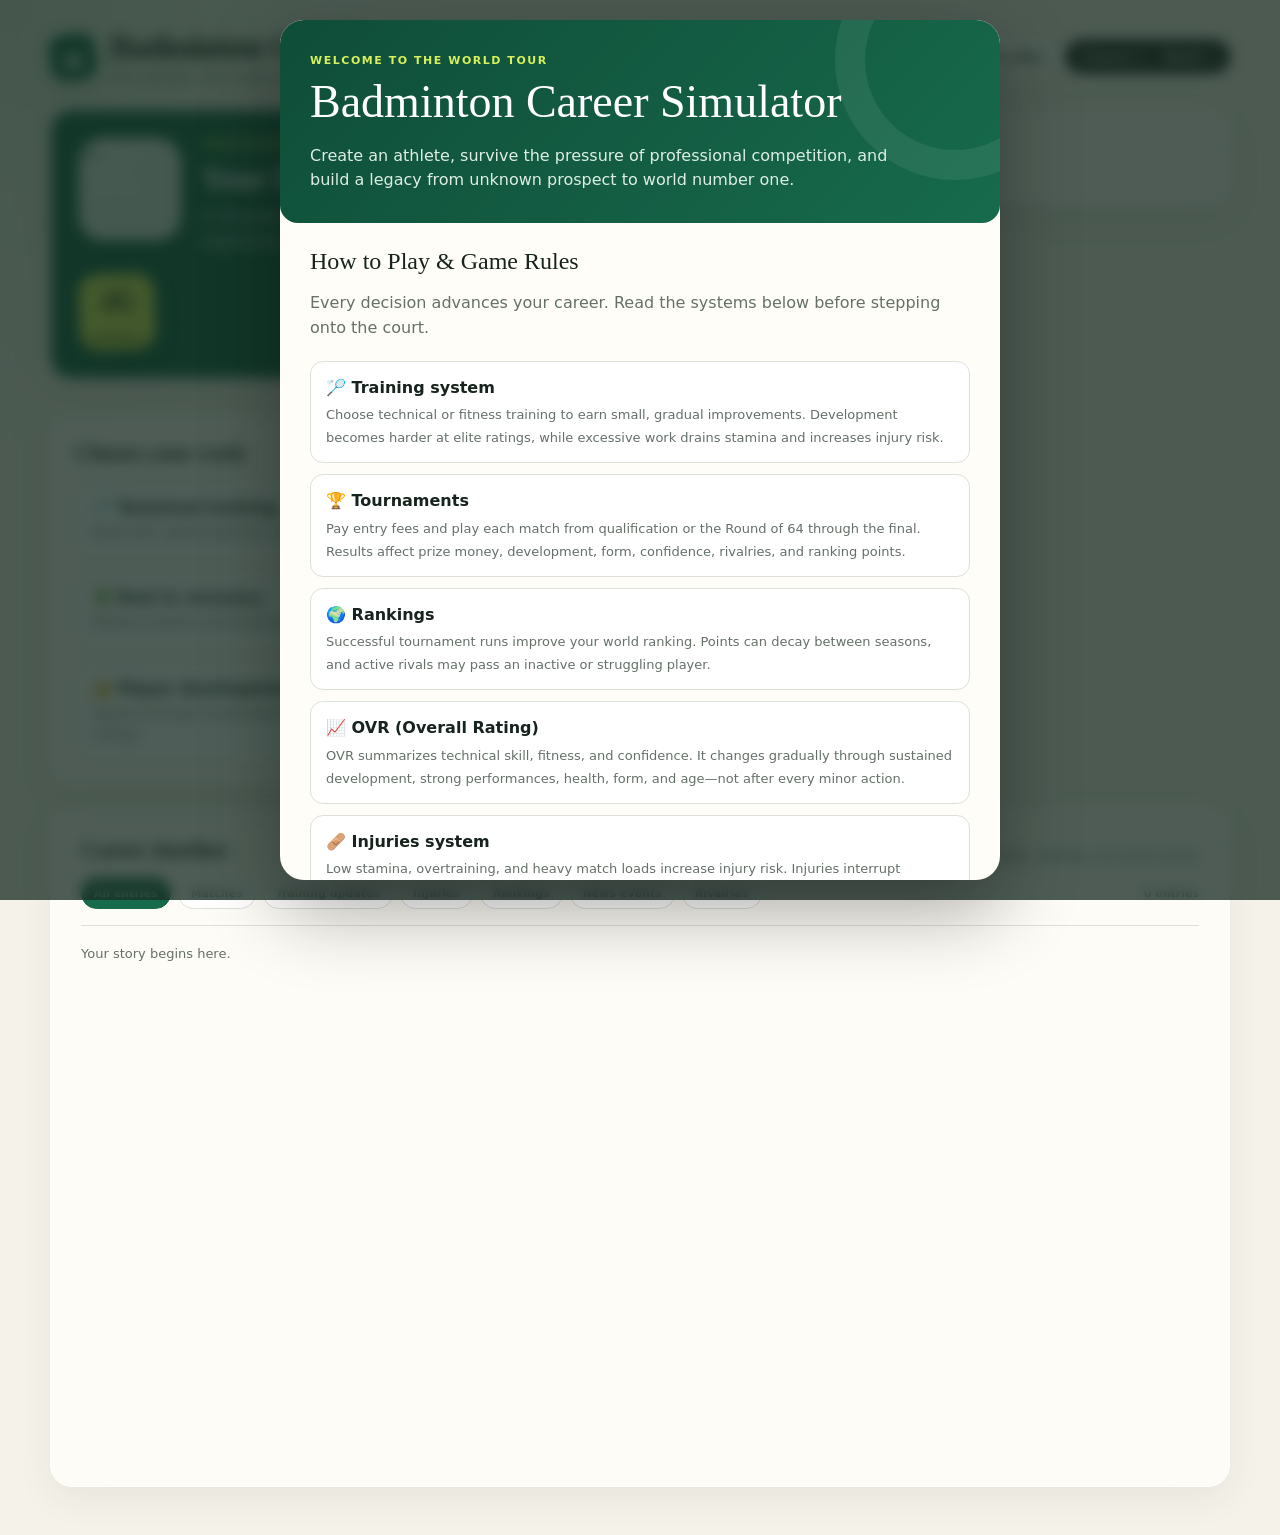
==== index.html @ 76e3a50b "Add badminton career simulator project" ====
<!doctype html>
<html lang="en">
<head>
  <meta charset="utf-8">
  <meta name="viewport" content="width=device-width, initial-scale=1">
  <title>Badminton Career Simulator</title>
  <style>
    :root {
      --ink: #17231d; --muted: #647068; --paper: #f5f2e9; --card: #fffdf7;
      --green: #176b4d; --green-2: #0f4d38; --lime: #d7f05b; --line: #dce1d8;
      --red: #b94838; --gold: #d69b2d;
    }
    * { box-sizing: border-box; }
    body {
      margin: 0; min-height: 100vh; color: var(--ink); background:
        radial-gradient(circle at 0 0, #dbe8d8 0, transparent 28rem), var(--paper);
      font-family: Inter, ui-sans-serif, system-ui, -apple-system, BlinkMacSystemFont, "Segoe UI", sans-serif;
    }
    button, input, select { font: inherit; }
    button { cursor: pointer; }
    .hidden { display: none !important; }
    .shell { width: min(1180px, calc(100% - 32px)); margin: 0 auto; padding: 28px 0 48px; }
    header { display: flex; align-items: center; justify-content: space-between; gap: 20px; margin-bottom: 24px; }
    .brand { display: flex; align-items: center; gap: 14px; }
    .logo {
      width: 46px; height: 46px; display: grid; place-items: center; border-radius: 14px;
      background: var(--green); color: white; font-size: 24px; transform: rotate(-6deg); box-shadow: 0 8px 20px #176b4d33;
    }
    h1 { margin: 0; font-family: Georgia, serif; font-size: clamp(22px, 3vw, 34px); letter-spacing: -.03em; }
    .subtitle { margin: 3px 0 0; color: var(--muted); font-size: 14px; }
    .week-pill { background: var(--ink); color: white; border-radius: 999px; padding: 9px 15px; font-size: 13px; font-weight: 700; }
    .header-actions { display: flex; align-items: center; gap: 9px; }
    .rules-button { border: 1px solid var(--line); border-radius: 999px; padding: 9px 14px; background: var(--card); color: var(--ink); font-size: 13px; font-weight: 800; }
    .rules-button:hover { border-color: var(--green); color: var(--green); }
    .layout { display: grid; grid-template-columns: 1fr 390px; gap: 20px; }
    .panel { background: color-mix(in srgb, var(--card) 94%, transparent); border: 1px solid #ffffff;
      border-radius: 22px; box-shadow: 0 12px 35px #27372d10; }
    .hero { padding: 28px; position: relative; overflow: hidden; background: var(--green); color: white; }
    .hero::after { content: ""; position: absolute; width: 260px; height: 260px; right: -90px; top: -110px;
      border: 42px solid #ffffff12; border-radius: 50%; }
    .eyebrow { text-transform: uppercase; letter-spacing: .14em; font-size: 11px; font-weight: 800; color: var(--lime); }
    .hero h2 { margin: 9px 0 8px; font-family: Georgia, serif; font-size: 32px; }
    .hero p { margin: 0; color: #e0ede7; max-width: 580px; line-height: 1.55; }
    .profile-avatar { float: left; width: 102px; height: 102px; margin: 0 20px 12px 0; border: 4px solid #ffffff33; border-radius: 24px; background: #d9eadf; object-fit: cover; }
    .profile-avatar.partner { margin-left: -32px; transform: translateY(12px); }
    .ranking { position: absolute; right: 28px; bottom: 25px; text-align: right; z-index: 1; }
    .ranking span { display: block; font-size: 11px; opacity: .7; text-transform: uppercase; letter-spacing: .12em; }
    .ranking strong { font-family: Georgia, serif; font-size: 42px; color: var(--lime); }
    .overall { display: inline-grid; place-items: center; width: 76px; height: 76px; margin-top: 19px; border-radius: 19px;
      color: var(--ink); background: var(--lime); box-shadow: 0 8px 24px #10291f38; transform: rotate(-2deg); }
    .overall strong { display: block; font: 36px/1 Georgia, serif; }
    .overall span { font-size: 9px; font-weight: 900; letter-spacing: .14em; }
    .stats { display: grid; grid-template-columns: repeat(4, 1fr); gap: 12px; margin: 18px 0; }
    .stat { padding: 17px; }
    .stat-top { display: flex; justify-content: space-between; gap: 8px; color: var(--muted); font-size: 12px; font-weight: 700; }
    .stat strong { color: var(--ink); font-size: 22px; }
    .bar { height: 6px; border-radius: 10px; background: #e8ebe4; margin-top: 12px; overflow: hidden; }
    .bar i { display: block; height: 100%; width: 50%; border-radius: inherit; background: var(--green); transition: width .3s; }
    .actions { padding: 24px; }
    .section-title { display: flex; align-items: end; justify-content: space-between; margin-bottom: 15px; }
    .section-title h3 { margin: 0; font-family: Georgia, serif; font-size: 22px; }
    .section-title span { color: var(--muted); font-size: 12px; }
    .action-grid { display: grid; grid-template-columns: repeat(2, 1fr); gap: 12px; }
    .action {
      border: 1px solid var(--line); border-radius: 16px; background: #fff; padding: 16px; text-align: left;
      transition: .18s ease; color: var(--ink);
    }
    .action:hover { border-color: var(--green); transform: translateY(-2px); box-shadow: 0 8px 20px #1c51321a; }
    .action b { display: block; margin-bottom: 5px; }
    .action small { color: var(--muted); line-height: 1.4; }
    .action.primary { background: var(--lime); border-color: var(--lime); }
    .side { display: flex; flex-direction: column; gap: 16px; }
    .card { padding: 21px; }
    .card h3 { font-size: 15px; margin: 0 0 16px; }
    .profile-portraits { display: flex; justify-content: center; margin: 2px 0 18px; }
    .card-avatar { width: 108px; height: 108px; border: 4px solid white; border-radius: 24px; background: #d9eadf; object-fit: cover; box-shadow: 0 8px 24px #22382b1f; }
    .card-avatar + .card-avatar { margin-left: -28px; transform: translateY(12px); }
    .profile-rank-block { display: grid; grid-template-columns: 1fr 1fr; gap: 8px; margin: 14px 0; }
    .profile-rank { padding: 13px; border-radius: 13px; background: #edf2eb; text-align: center; }
    .profile-rank span { display: block; color: var(--muted); font-size: 10px; font-weight: 800; text-transform: uppercase; letter-spacing: .08em; }
    .profile-rank strong { display: block; margin-top: 3px; font: 27px Georgia, serif; color: var(--green); }
    .achievement-list { display: flex; flex-wrap: wrap; justify-content: flex-end; gap: 5px; max-width: 230px; }
    .achievement-badge { padding: 4px 7px; border-radius: 999px; background: #edf2eb; color: var(--green-2); font-size: 10px; }
    .storyline-card { margin-top: 16px; padding: 16px; border-radius: 15px; background: var(--green-2); color: white; }
    .storyline-card span { display: block; margin-bottom: 5px; color: var(--lime); font-size: 10px; font-weight: 900; letter-spacing: .1em; text-transform: uppercase; }
    .storyline-card b { display: block; margin-bottom: 7px; font-family: Georgia, serif; font-size: 18px; }
    .storyline-card p { margin: 0; color: #dfebe5; font-size: 12px; line-height: 1.5; }
    .detail-row { display: flex; justify-content: space-between; padding: 10px 0; border-bottom: 1px solid var(--line); font-size: 13px; }
    .detail-row:last-child { border: 0; }
    .detail-row span { color: var(--muted); }
    .healthy { color: var(--green); font-weight: 800; }
    .hurt { color: var(--red); font-weight: 800; }
    .timeline-panel { margin-top: 20px; padding: 30px; min-height: 620px; }
    .timeline-toolbar { display: flex; align-items: center; justify-content: space-between; gap: 14px; flex-wrap: wrap; margin-bottom: 20px; padding-bottom: 16px; border-bottom: 1px solid var(--line); }
    .log-filters { display: flex; flex-wrap: wrap; gap: 7px; }
    .log-count { color: var(--muted); font-size: 11px; font-weight: 800; white-space: nowrap; }
    .filter-btn { border: 1px solid var(--line); border-radius: 999px; padding: 8px 12px; background: white; color: var(--muted); font-size: 11px; font-weight: 800; transition: .16s ease; }
    .filter-btn:hover { border-color: var(--green); color: var(--green); }
    .filter-btn.active { border-color: var(--green); background: var(--green); color: white; }
    .log { min-height: 510px; max-height: none; overflow: visible; display: grid; grid-template-columns: repeat(3, minmax(0, 1fr)); align-content: start; gap: 12px; }
    .log-entry { display: grid; grid-template-columns: 36px 1fr; gap: 10px; min-height: 108px; padding: 14px; border: 1px solid var(--line); border-left: 4px solid var(--green); border-radius: 14px; background: white; font-size: 12px; line-height: 1.45; box-shadow: 0 5px 14px #263c2e0a; }
    .log-entry.category-match { border-left-color: #3478b8; } .log-entry.category-training { border-left-color: #3f8d50; }
    .log-entry.category-injury { border-left-color: var(--red); } .log-entry.category-ranking { border-left-color: var(--gold); }
    .log-entry.category-news { border-left-color: #7b59a5; } .log-entry.category-rivalry { border-left-color: #d46b2c; }
    .log-icon { display: grid; place-items: center; width: 34px; height: 34px; border-radius: 10px; background: #edf2eb; font-size: 16px; }
    .log-entry b { display: flex; align-items: center; justify-content: space-between; gap: 5px; font-size: 10px; color: var(--green); text-transform: uppercase; letter-spacing: .07em; margin-bottom: 5px; }
    .log-date { color: var(--muted); font-size: 9px; margin-left: 0; letter-spacing: 0; white-space: nowrap; }
    .load-more { display: block; margin: 18px auto 0; padding: 10px 16px; border: 1px solid var(--line); border-radius: 999px; background: white; color: var(--green); font-size: 11px; font-weight: 800; }
    .load-more:hover { border-color: var(--green); }
    .empty { color: var(--muted); font-size: 13px; }
    .overlay { position: fixed; inset: 0; display: grid; place-items: center; padding: 20px; background: #11251dbd; backdrop-filter: blur(7px); z-index: 20; }
    .overlay.hidden { display: none; }
    .modal { width: min(560px, 100%); max-height: calc(100vh - 40px); overflow-y: auto; background: var(--card); border-radius: 24px; padding: 30px; box-shadow: 0 30px 80px #0005; }
    .modal h2 { margin: 6px 0 9px; font: 32px/1.1 Georgia, serif; }
    .modal p { color: var(--muted); line-height: 1.55; }
    .name-row { display: flex; gap: 10px; margin-top: 22px; }
    input, select { min-width: 0; flex: 1; padding: 13px 15px; border: 1px solid var(--line); border-radius: 12px; outline: none; background: white; }
    input:focus, select:focus { border-color: var(--green); box-shadow: 0 0 0 3px #176b4d18; }
    .go { border: 0; border-radius: 12px; background: var(--green); color: white; padding: 0 20px; font-weight: 800; }
    .tournaments { display: grid; gap: 9px; margin-top: 20px; }
    .tour { border: 1px solid var(--line); background: white; padding: 14px; border-radius: 13px; display: flex; justify-content: space-between; text-align: left; }
    .tour:hover { border-color: var(--green); }
    .tour span { color: var(--muted); font-size: 12px; }
    .cancel { display: block; margin: 16px auto 0; border: 0; background: none; color: var(--muted); }
    .wide-modal { width: min(720px, 100%); }
    .match-head { display: flex; align-items: center; justify-content: space-between; gap: 14px; margin: 20px 0; }
    .competitor { flex: 1; padding: 18px; border-radius: 15px; background: #edf2eb; }
    .competitor.away { text-align: right; }
    .competitor b { display: block; font-size: 17px; }
    .competitor span { color: var(--muted); font-size: 12px; }
    .match-avatar { width: 54px; height: 54px; margin-bottom: 8px; border-radius: 14px; background: #d9eadf; }
    .versus { font: italic 18px Georgia, serif; color: var(--muted); }
    .bracket { display: flex; gap: 6px; overflow-x: auto; padding: 2px 0 13px; }
    .round-chip { flex: 0 0 auto; padding: 8px 10px; border-radius: 999px; background: #e8ebe4; color: var(--muted); font-size: 10px; font-weight: 800; }
    .round-chip.done { background: var(--green); color: white; }
    .round-chip.current { background: var(--lime); color: var(--ink); }
    .scoreboard { min-height: 58px; padding: 14px; border: 1px solid var(--line); border-radius: 13px; text-align: center; line-height: 1.6; }
    .scoreboard strong { font-size: 20px; }
    .match-btn { display: block; width: 100%; margin-top: 14px; padding: 14px; border: 0; border-radius: 12px; background: var(--green); color: white; font-weight: 800; }
    .upgrade-grid { display: grid; grid-template-columns: repeat(3, 1fr); gap: 10px; margin-top: 20px; }
    .upgrade { padding: 16px; border: 1px solid var(--line); border-radius: 14px; background: white; text-align: left; }
    .upgrade:hover { border-color: var(--green); }
    .upgrade b, .upgrade span { display: block; }
    .upgrade span { margin-top: 4px; color: var(--muted); font-size: 12px; }
    .rules-list { display: grid; gap: 11px; margin: 20px 0 4px; }
    .welcome-banner { margin: -30px -30px 25px; padding: 34px 30px 30px; border-radius: 24px 24px 18px 18px; background: linear-gradient(135deg, var(--green-2), var(--green)); color: white; overflow: hidden; position: relative; }
    .welcome-banner::after { content: ""; position: absolute; width: 180px; height: 180px; right: -75px; top: -80px; border: 30px solid #ffffff12; border-radius: 50%; }
    .welcome-banner .eyebrow { position: relative; z-index: 1; }
    .welcome-banner h2 { position: relative; z-index: 1; margin-top: 10px; font-size: clamp(30px, 5vw, 46px); }
    .welcome-banner p { position: relative; z-index: 1; max-width: 580px; margin-bottom: 0; color: #deeee6; }
    .rules-heading { margin: 0 0 5px; font: 24px Georgia, serif; }
    .rule { padding: 14px 15px; border: 1px solid var(--line); border-radius: 13px; background: white; line-height: 1.45; }
    .rule b { display: block; margin-bottom: 3px; }
    .rule span { color: var(--muted); font-size: 13px; }
    .onboarding-step.hidden { display: none; }
    .form-grid { display: grid; grid-template-columns: 1fr 1fr; gap: 12px; margin-top: 20px; }
    .form-field:first-child { grid-column: 1 / -1; }
    .form-field.full { grid-column: 1 / -1; }
    .form-field label { display: block; margin-bottom: 6px; color: var(--muted); font-size: 11px; font-weight: 800; text-transform: uppercase; letter-spacing: .08em; }
    .form-field input, .form-field select { width: 100%; }
    .player-fields { grid-column: 1 / -1; display: grid; grid-template-columns: 1fr 1fr; gap: 12px; padding: 16px; border: 1px solid var(--line); border-radius: 16px; background: #fafbf7; }
    .player-fields h3 { grid-column: 1 / -1; margin: 0 0 3px; font: 18px Georgia, serif; }
    .player-fields.hidden { display: none; }
    .story-card { display: grid; grid-template-columns: 120px 1fr; gap: 18px; align-items: center; margin: 20px 0; padding: 18px; border-radius: 17px; background: #edf2eb; }
    .story-avatar { width: 120px; height: 120px; border-radius: 23px; background: #d9eadf; }
    .story-card p { margin: 0; font-size: 14px; }
    .result { text-align: center; }
    .result .trophy { font-size: 54px; }
    .result h2 { font-size: 38px; }
    .result-stats { background: #edf2eb; border-radius: 14px; padding: 14px; margin: 18px 0; line-height: 1.7; }
    @media (max-width: 1000px) { .log { grid-template-columns: repeat(2, minmax(0, 1fr)); } }
    @media (max-width: 850px) { .layout { grid-template-columns: 1fr; } .side { display: grid; grid-template-columns: 1fr; } }
    @media (max-width: 620px) { .shell { width: min(100% - 20px, 1180px); padding-top: 15px; } header { align-items: flex-start; }
      .stats { grid-template-columns: repeat(2, 1fr); } .action-grid, .side, .upgrade-grid, .log { grid-template-columns: 1fr; } .ranking { position: static; text-align: left; margin-top: 20px; }
      .hero { padding: 22px; } .profile-avatar { float: none; display: block; } .name-row { flex-direction: column; } .go { padding: 13px; } .form-grid, .story-card { grid-template-columns: 1fr; } }
  </style>
</head>
<body>
  <main class="shell">
    <header>
      <div class="brand"><div class="logo">◒</div><div><h1>Badminton Career Simulator</h1><p class="subtitle">One athlete. One week at a time.</p></div></div>
      <div class="header-actions"><button class="rules-button" id="rulesBtn">How to play</button><div class="week-pill" id="weekPill">Season 1 · Week 1</div></div>
    </header>

    <div class="layout">
      <section>
        <div class="panel hero">
          <img class="profile-avatar" id="playerAvatar" alt="Player profile portrait"><img class="profile-avatar partner hidden" id="playerAvatar2" alt="Partner profile portrait"><div class="eyebrow">Professional profile</div><h2 id="playerName">Your Player</h2>
          <p id="heroText">A 16-year-old prospect beginning the long climb to badminton immortality.</p>
          <div class="overall"><strong id="overall">46</strong><span>OVERALL</span></div>
          <div class="ranking"><span>World ranking</span><strong id="ranking">#1000</strong></div>
        </div>
        <div class="stats" id="stats"></div>
        <div class="panel actions">
          <div class="section-title"><h3>Choose your week</h3><span>Each action advances time</span></div>
          <div class="action-grid">
            <button class="action" data-action="technical"><b>🏸 Technical training</b><small>Build skill, spend stamina, risk injury.</small></button>
            <button class="action" data-action="fitness"><b>⚡ Fitness training</b><small>Improve conditioning through hard work.</small></button>
            <button class="action" data-action="rest"><b>🌿 Rest & recovery</b><small>Restore stamina and heal injuries.</small></button>
            <button class="action primary" data-action="tournament"><b>🏆 Enter tournament</b><small>Earn money, titles, and ranking points.</small></button>
            <button class="action" data-action="upgrade"><b>💰 Player development</b><small>Spend earnings to permanently improve ratings.</small></button>
          </div>
        </div>
      </section>
      <aside class="side">
        <div class="panel card"><h3>Player profile</h3><div class="profile-portraits" id="profilePortraits"></div><div id="details"></div></div>
      </aside>
    </div>
    <section class="panel timeline-panel"><div class="section-title"><h3>Career timeline</h3><span>Matches, development, health, rankings, and world stories</span></div><div class="timeline-toolbar"><div class="log-filters" id="logFilters"><button class="filter-btn active" data-filter="All">All entries</button><button class="filter-btn" data-filter="Match">Matches</button><button class="filter-btn" data-filter="Training">Training updates</button><button class="filter-btn" data-filter="Injury">Injuries</button><button class="filter-btn" data-filter="Ranking">Rankings</button><button class="filter-btn" data-filter="News">News events</button><button class="filter-btn" data-filter="Rivalry">Rivalries</button></div><span class="log-count" id="logCount">0 entries</span></div><div class="log" id="log"><div class="empty">Your story begins here.</div></div><button class="load-more hidden" id="loadMoreLog">Show older entries</button></section>
  </main>

  <div class="overlay" id="startOverlay">
    <div class="modal wide-modal">
      <div class="onboarding-step" id="onboardingRules"><div class="welcome-banner"><div class="eyebrow">Welcome to the world tour</div><h2>Badminton Career Simulator</h2><p>Create an athlete, survive the pressure of professional competition, and build a legacy from unknown prospect to world number one.</p></div><h3 class="rules-heading">How to Play & Game Rules</h3><p>Every decision advances your career. Read the systems below before stepping onto the court.</p><div class="rules-list"><div class="rule"><b>🏸 Training system</b><span>Choose technical or fitness training to earn small, gradual improvements. Development becomes harder at elite ratings, while excessive work drains stamina and increases injury risk.</span></div><div class="rule"><b>🏆 Tournaments</b><span>Pay entry fees and play each match from qualification or the Round of 64 through the final. Results affect prize money, development, form, confidence, rivalries, and ranking points.</span></div><div class="rule"><b>🌍 Rankings</b><span>Successful tournament runs improve your world ranking. Points can decay between seasons, and active rivals may pass an inactive or struggling player.</span></div><div class="rule"><b>📈 OVR (Overall Rating)</b><span>OVR summarizes technical skill, fitness, and confidence. It changes gradually through sustained development, strong performances, health, form, and age—not after every minor action.</span></div><div class="rule"><b>🩹 Injuries system</b><span>Low stamina, overtraining, and heavy match loads increase injury risk. Injuries interrupt training, weaken form, may reduce ability, and can potentially end a career.</span></div><div class="rule"><b>🔥 Form and confidence</b><span>Wins, rest, and positive events build momentum. Losses, inactivity, illness, burnout, and slumps reduce form and confidence, directly affecting match performance.</span></div><div class="rule"><b>📅 Aging and career progression</b><span>Each action represents one week, and age increases every 52 weeks. Younger athletes generally develop faster; older athletes must manage fitness carefully to slow decline.</span></div><div class="rule"><b>🎙 Retirement system</b><span>The player retires at age 35, after financial ruin, or following a career-ending injury. A completed career receives a final record and achievement summary.</span></div><div class="rule"><b>⚔️ Rivalries and storylines</b><span>Repeated meetings, close matches, upsets, injuries, comebacks, title races, and ranking battles generate evolving rivalries, career chapters, and news stories.</span></div></div><button class="match-btn" id="toCreate">Start Career</button></div>
      <div class="onboarding-step hidden" id="onboardingCreate"><div class="eyebrow">Step 2 of 3 · Player creation</div><h2>Create your entry</h2><p>Choose an event and create every athlete in the entry. Ages shape starting ratings and long-term development.</p><div class="form-grid"><div class="form-field full"><label for="eventTypeInput">Event</label><select id="eventTypeInput"><option value="Singles">Singles</option><option value="Doubles">Doubles</option><option value="Mixed">Mixed Doubles</option></select></div><div class="player-fields"><h3 id="playerOneHeading">Player</h3><div class="form-field full"><label for="nameInput">Name</label><input id="nameInput" maxlength="28" placeholder="Enter player name"></div><div class="form-field"><label for="ageInput">Age</label><input id="ageInput" type="number" min="14" max="35" value="16"></div><div class="form-field"><label for="genderInput">Gender</label><select id="genderInput"><option value="Male">Male</option><option value="Female">Female</option><option value="Non-binary">Non-binary</option></select></div><div class="form-field full"><label for="nationalityInput">Nationality</label><input id="nationalityInput" maxlength="32" list="nationalityOptions" placeholder="e.g. Canada"></div></div><div class="player-fields hidden" id="partnerFields"><h3>Player 2</h3><div class="form-field full"><label for="partnerNameInput">Name</label><input id="partnerNameInput" maxlength="28" placeholder="Enter partner name"></div><div class="form-field"><label for="partnerAgeInput">Age</label><input id="partnerAgeInput" type="number" min="14" max="35" value="16"></div><div class="form-field"><label for="partnerGenderInput">Gender</label><select id="partnerGenderInput"><option value="Female">Female</option><option value="Male">Male</option><option value="Non-binary">Non-binary</option></select></div><div class="form-field full"><label for="partnerNationalityInput">Nationality</label><input id="partnerNationalityInput" maxlength="32" list="nationalityOptions" placeholder="e.g. Japan"></div></div><datalist id="nationalityOptions"><option value="Canada"><option value="China"><option value="Denmark"><option value="England"><option value="France"><option value="India"><option value="Indonesia"><option value="Japan"><option value="Korea"><option value="Malaysia"><option value="Singapore"><option value="Thailand"><option value="United States"></datalist></div><p id="creationError" class="hurt" aria-live="polite"></p><button class="match-btn" id="startBtn">Create profile</button><button class="cancel" id="backToRules">Back to rules</button></div>
      <div class="onboarding-step hidden" id="onboardingStory"><div class="eyebrow">Step 3 of 3 · Created profile</div><h2 id="storyTitle">A new challenger appears</h2><div class="story-card"><div><img class="story-avatar" id="storyAvatar" alt="Generated player portrait"><img class="story-avatar hidden" id="storyAvatar2" alt="Generated partner portrait"></div><p id="storyText"></p></div><button class="match-btn" id="beginCareer">Begin the career</button><button class="cancel" id="editPlayer">Edit entry</button></div>
    </div>
  </div>
  <div class="overlay hidden" id="tournamentOverlay"><div class="modal"><div class="eyebrow">Competition week</div><h2>Choose your stage</h2><p>Higher tiers offer bigger rewards—and much tougher opposition.</p><div class="tournaments" id="tournamentList"></div><button class="cancel" id="cancelTournament">Cancel</button></div></div>
  <div class="overlay hidden" id="matchOverlay"><div class="modal wide-modal"><div class="eyebrow" id="matchTournament">Tournament</div><h2 id="matchRound">Round of 64</h2><div class="bracket" id="bracket"></div><div class="match-head"><div class="competitor"><img class="match-avatar" id="matchPlayerAvatar" alt="Player"><b id="matchPlayer">Player</b><span id="matchPlayerRating">OVR 46</span></div><div class="versus">vs</div><div class="competitor away"><img class="match-avatar" id="matchOpponentAvatar" alt="Opponent"><b id="matchOpponent">Opponent</b><span id="matchOpponentRating">Country · OVR 80</span><a id="matchBwfLink" href="https://bwfbadminton.com/players/" target="_blank" rel="noopener">Official BWF player directory ↗</a></div></div><div class="scoreboard" id="scoreboard">The players are warming up.</div><button class="match-btn" id="playMatch">Play match</button></div></div>
  <div class="overlay hidden" id="upgradeOverlay"><div class="modal wide-modal"><div class="eyebrow">Player development</div><h2>Invest in your game</h2><p id="upgradeMoney">Available balance</p><div class="upgrade-grid" id="upgradeList"></div><button class="cancel" id="closeUpgrade">Return to career</button></div></div>
  <div class="overlay hidden" id="rulesOverlay"><div class="modal wide-modal"><div class="eyebrow">Game guide</div><h2>How to play</h2><p>Build a complete athlete, manage the risks of a long season, and earn your place at the top of world badminton.</p><div class="rules-list"><div class="rule"><b>🏆 Your objective</b><span>Reach world rank #1 and win the Season-Ending Championship before retiring at age 35.</span></div><div class="rule"><b>📅 Weekly choices</b><span>Every training, recovery, or tournament action uses one week. Your player ages after every 52 weeks.</span></div><div class="rule"><b>📈 Ratings and overall</b><span>Permanent skill, fitness, and confidence create your NBA 2K-style overall. Stamina affects current match form without changing your career rating.</span></div><div class="rule"><b>💰 Player development</b><span>Spend prize and sponsorship money to permanently improve skill, fitness, or confidence. Entry fees and weekly expenses still apply.</span></div><div class="rule"><b>🏸 Tournament draws</b><span>Players ranked outside the top 100 begin in qualification. Win each simulated match to advance through the Round of 64, Round of 32, Round of 16, quarter-finals, semi-finals, and final.</span></div><div class="rule"><b>🩹 Health and stamina</b><span>Training and matches reduce stamina. Low stamina and overtraining increase injury risk; rest restores energy and helps injuries heal.</span></div><div class="rule"><b>⛔ Career-ending conditions</b><span>The career ends immediately after financial ruin, a career-ending injury, or reaching age 35 without completing the objective.</span></div></div><button class="match-btn" id="closeRules">Got it—back to the game</button></div></div>
  <div class="overlay hidden" id="endOverlay"><div class="modal result"><div class="trophy" id="endIcon">🏆</div><div class="eyebrow" id="endLabel">Career complete</div><h2 id="endTitle"></h2><p id="endReason"></p><div class="result-stats" id="endStats"></div><button class="go" style="padding:13px 22px" onclick="location.reload()">Start a new career</button></div></div>

  <script>
    const tours = [
      {name:'Local Tournament', cost:100, difficulty:34, prize:1000, points:35},
      {name:'National Tournament', cost:350, difficulty:48, prize:3500, points:80},
      {name:'International Tournament', cost:900, difficulty:62, prize:10000, points:160},
      {name:'Major Championship', cost:1800, difficulty:76, prize:30000, points:300}
    ];
    // Real international singles players; OVR numbers are fictional game ratings.
    const mensOpponents = [
      ['Edward Patai','Cook Islands',48],['Luc Guyenne','New Caledonia',50],['Landon Kurniawan','Australia',53],
      ['Garret Tan','USA',57],['Jonathan Matias','Brazil',59],['Ygor Coelho','Brazil',61],['Kevin Cordon','Guatemala',64],
      ['Uriel Canjura','El Salvador',66],['Xiaodong Sheng','Canada',69],['Julien Carraggi','Belgium',71],
      ['Victor Lai','Canada',74],['Brian Yang','Canada',77],['Kenta Nishimoto','Japan',82],['Lee Cheuk Yiu','Hong Kong China',83],
      ['Weng Hong Yang','China',84],['Lu Guang Zu','China',85],['Christo Popov','France',86],['Loh Kean Yew','Singapore',87],
      ['Kodai Naraoka','Japan',88],['Alex Lanier','France',89],['Chou Tien Chen','Chinese Taipei',90],['Jonatan Christie','Indonesia',91],
      ['Li Shi Feng','China',92],['Viktor Axelsen','Denmark',93],['Kunlavut Vitidsarn','Thailand',94],
      ['Anders Antonsen','Denmark',95],['Shi Yu Qi','China',96]
    ].map(([name,country,rating])=>({name,country,rating}));
    const womensOpponents = [
      ['Geneva Siamupangila','Zambia',48],['Trisha Kyuuka','Uganda',50],['Rachel Chan','Canada',54],
      ['Wen Yu Zhang','Canada',58],['Natsuki Nidaira','Japan',62],['Malvika Bansod','India',65],
      ['Line Christophersen','Denmark',68],['Kirsty Gilmour','Scotland',70],['Michelle Li','Canada',74],
      ['Yeo Jia Min','Singapore',78],['Pusarla V. Sindhu','India',82],['Ratchanok Intanon','Thailand',85],
      ['Gregoria Mariska Tunjung','Indonesia',87],['Tomoka Miyazaki','Japan',88],['Pornpawee Chochuwong','Thailand',89],
      ['Chen Yu Fei','China',91],['Han Yue','China',92],['Akane Yamaguchi','Japan',93],
      ['Wang Zhi Yi','China',95],['An Se Young','Korea',97]
    ].map(([name,country,rating])=>({name,country,rating}));
    const multipliers = {Champion:[1,1], 'Runner-Up':[.55,.72], 'Semi-Finalist':[.3,.48], 'Quarter-Finalist':[.15,.28], 'Early Exit':[0,.08]};
    let p=null, ended=false, tournamentRun=null, currentOpponent=null, matchResolved=false, pendingMatch=null;
    let worldPlayers=[],logEntries=[],activeLogFilter='All',logDisplayLimit=36,trainedThisWeek=false;
    const $=id=>document.getElementById(id);
    const clamp=(n,min=0,max=100)=>Math.max(min,Math.min(max,n));
    const rand=(a,b)=>Math.floor(Math.random()*(b-a+1))+a;
    const money=n=>'$'+Math.round(n).toLocaleString();
    const seasonWeek=()=>((p.week-1)%52)+1;
    const season=()=>Math.floor((p.week-1)/52)+1;
    function baseRatingRaw(entity){return entity.skill*.55+entity.fitness*.30+entity.confidence*.15+(entity.equipment||0);}
    function ratingRaw(entity){const base=baseRatingRaw(entity),formEffect=(entity.form||0)*.12,injuryEffect=entity.injury==='Serious Injury'?-2:entity.injury==='Minor Injury'?-.6:0;return clamp(base+formEffect+injuryEffect);}
    const overallRaw=()=>ratingRaw(p);
    const overall=()=>Math.round(overallRaw());
    const aiOverall=ai=>Math.round(ratingRaw(ai));
    function refreshAIRating(ai){ai.rating=ai.skill*.55+ai.fitness*.30+ai.confidence*.15+(ai.equipment||0);return ai.rating;}
    function aiGrowthFactor(ai){const ageFactor=ai.age<=23?1.28:ai.age<=28?1:ai.age<=31?.64:.32,eliteResistance=Math.max(.1,(100-ai.rating)/60);return ageFactor*eliteResistance;}
    const decimalRand=(min,max)=>min+Math.random()*(max-min);
    function skillResistance(skill){return skill>=90?.25:skill>=85?.42:skill>=75?.68:skill>=60?.85:1;}
    function realisticSkillGain(min,max,skill,multiplier=1){return clamp(decimalRand(min,max)*skillResistance(skill)*multiplier,min,max);}
    function losingStreakPenalty(entity){if((entity.losingStreak||0)<3||entity.losingStreak%3!==0)return 0;const loss=decimalRand(.5,2);entity.skill=clamp(entity.skill-loss);entity.form=clamp(entity.form-1.2,-10,10);if(entity!==p)refreshAIRating(entity);return loss;}

    function newPlayer(members,eventType){
      const averageAge=members.reduce((sum,m)=>sum+m.age,0)/members.length,years=averageAge-14;
      const styles=['Explosive attacker','Patient counter-attacker','Deceptive all-court player','Relentless retriever','Front-court tactician','Fast-paced shot-maker'];
      const name=members.map(m=>m.name).join(' / '),nationality=[...new Set(members.map(m=>m.nationality))].join(' / '),gender=members.length===1?members[0].gender:eventType==='Mixed'?'Mixed':members[0].gender;
      return{name,age:Math.max(...members.map(m=>m.age)),gender,nationality,eventType,members,playingStyle:styles[rand(0,styles.length-1)],skill:40+years*2,fitness:40+years,stamina:72,confidence:48+years,form:0,money:1000,ranking:1000,rankingChange:0,injury:'Healthy',injuryWeeks:0,titles:0,week:1,tournaments:0,wins:0,losses:0,losingStreak:0,runnerUps:0,earnings:0,rankingPoints:0,bestRank:1000,seasonWon:false,equipment:0,story:'',originStory:'',storyType:'',storyChapters:[],avatar:'',partnerAvatar:'',achievements:[],rivalries:{},weeksWithoutTraining:0,trainingStreak:0,lastOverall:0};
    }
    function avatarData(name,age,gender){
      let seed=0;for(const ch of name)seed=(seed*31+ch.charCodeAt(0))>>>0;seed+=(gender==='Female'?211:gender==='Non-binary'?421:0);
      const skins=['#f2c6a0','#d99b71','#a96745','#75432e'],shirts=['#176b4d','#315a9b','#a23c57','#6c4e9b','#d18d25'];
      const skin=skins[seed%skins.length],shirt=shirts[(seed>>3)%shirts.length],bg='#ffffff';
      const longHair=gender==='Female'||(gender==='Non-binary'&&seed%2===0);const hair=['#2b211c','#5b3827','#171717','#7a5137'][(seed>>7)%4];
      const hairShape=longHair?`<path d="M32 61Q31 22 64 19Q98 23 96 64L91 102H36Z" fill="${hair}"/>`:`<path d="M34 56Q35 20 65 20Q91 21 95 51Q80 39 62 39Q45 40 34 56Z" fill="${hair}"/>`;
      const ageMark=age>=30?'<path d="M39 62h8M81 62h8" stroke="#8d634f" stroke-width="1" opacity=".45"/>':'';
      const svg=`<svg xmlns="http://www.w3.org/2000/svg" viewBox="0 0 128 128"><rect width="128" height="128" rx="24" fill="${bg}"/><circle cx="105" cy="24" r="20" fill="#ffffff55"/>${hairShape}<path d="M19 128Q24 91 64 89Q104 91 109 128" fill="${shirt}"/><ellipse cx="64" cy="59" rx="29" ry="35" fill="${skin}"/><path d="M42 51Q49 46 55 51M73 51Q80 46 87 51" fill="none" stroke="#372b27" stroke-width="2.5" stroke-linecap="round"/><circle cx="51" cy="55" r="2.5" fill="#27211f"/><circle cx="78" cy="55" r="2.5" fill="#27211f"/>${ageMark}<path d="M55 73Q64 79 73 73" fill="none" stroke="#8f4b45" stroke-width="2.5" stroke-linecap="round"/><path d="M89 103L109 81" stroke="#f7f3e8" stroke-width="5" stroke-linecap="round"/><ellipse cx="112" cy="77" rx="7" ry="11" fill="none" stroke="#f7f3e8" stroke-width="3"/></svg>`;
      return 'data:image/svg+xml;charset=UTF-8,'+encodeURIComponent(svg);
    }
    // Confirmed BWF member IDs. The headshots below are served by BWF's image CDN.
    const BWF_PLAYER_IDS={
      'Kevin Cordon':54897,'Victor Lai':94151,'Brian Yang':63122,'Kenta Nishimoto':85394,
      'Lee Cheuk Yiu':94780,'Lu Guang Zu':77427,'Loh Kean Yew':76115,'Kodai Naraoka':62063,
      'Chou Tien Chen':34810,'Jonatan Christie':73442,'Li Shi Feng':95476,'Viktor Axelsen':25831,
      'Kunlavut Vitidsarn':64032,'Anders Antonsen':91554,'Shi Yu Qi':57945,
      'Michelle Li':84523,'Yeo Jia Min':68759,'Pusarla V. Sindhu':73173,'Ratchanok Intanon':35642,
      'Gregoria Mariska Tunjung':83802,'Chen Yu Fei':78778,'Han Yue':92967,'Akane Yamaguchi':96312,
      'Wang Zhi Yi':61854,'An Se Young':87442
    };
    const BWF_OFFICIAL_PHOTOS=Object.fromEntries(Object.entries(BWF_PLAYER_IDS).map(([name,id])=>[name,`https://img.bwfbadminton.com/image/upload/t_96_player_profile/assets/players/thumbnail/${id}.png`]));
    function bwfProfileUrl(name){const id=BWF_PLAYER_IDS[name],slug=name.toLowerCase().replace(/[^a-z0-9]+/g,'-').replace(/^-|-$/g,'');return id?`https://bwfbadminton.com/player/${id}/${slug}`:'https://bwfbadminton.com/players/';}
    function opponentPlaceholder(name){const initials=name.split(/\s+/).slice(0,2).map(x=>x[0]).join('').toUpperCase();const svg=`<svg xmlns="http://www.w3.org/2000/svg" viewBox="0 0 128 128"><rect width="128" height="128" rx="22" fill="#fff"/><circle cx="64" cy="47" r="25" fill="#d9ddd9"/><path d="M24 123Q27 78 64 78Q101 78 104 123" fill="#c8ceca"/><circle cx="103" cy="23" r="18" fill="#c7282d"/><text x="103" y="28" text-anchor="middle" font-family="Arial" font-size="12" font-weight="700" fill="#fff">BWF</text><text x="64" y="119" text-anchor="middle" font-family="Arial" font-size="15" font-weight="700" fill="#657069">${initials}</text></svg>`;return 'data:image/svg+xml;charset=UTF-8,'+encodeURIComponent(svg);}
    function opponentPhoto(name){return BWF_OFFICIAL_PHOTOS[name]||opponentPlaceholder(name);}
    function generateStory(player){
      const origins=['a small community gym where the court lines were faded','a busy school club known for producing fearless competitors','a family-run badminton centre filled with former regional players','outdoor courts where wind made every rally unpredictable'];
      const moments=['won an exhausting three-game junior final','upset the top seed at a regional championship','was noticed while training alone after everyone else had gone home','returned from an early setback with a completely rebuilt game'];
      const styles=['patient rally construction and sudden changes of pace','explosive attacks and a dangerous jump smash','quick footwork, stubborn defense, and relentless retrieval','deceptive net play and an instinct for reading opponents'];
      const dreams=['becoming the first player from the local club to reach world #1','lifting a major trophy in front of a packed arena','proving that discipline can beat natural talent','building a career that inspires the next generation'];
      const pick=a=>a[rand(0,a.length-1)],averageAge=player.members.reduce((sum,m)=>sum+m.age,0)/player.members.length;
      const archetypes=averageAge<=17?['Young prodigy with high expectations','Former junior champion entering senior level','Local star aiming for international success']:averageAge<=21?['Underdog trying to rise through rankings','Former junior champion entering senior level','Local star aiming for international success']:['Late bloomer chasing breakthrough success','Underdog trying to rise through rankings','Local star aiming for international success'];
      player.storyType=pick(archetypes);
      if(player.members.length>1){const story=`${player.name} formed a ${player.eventType.toLowerCase()} partnership after crossing paths at ${pick(origins)}. Representing ${player.nationality}, the pair ${pick(moments)} and discovered a shared strength in ${pick(styles)}. Cast as a ${player.storyType.toLowerCase()}, their first professional season begins with one ambition: ${pick(dreams)}.`;player.originStory=story;player.storyChapters=[{trigger:'Origin',text:story}];return story;}
      const pronoun=player.gender==='Male'?'He':player.gender==='Female'?'She':'They',possessive=player.gender==='Male'?'his':player.gender==='Female'?'her':'their';
      const story=`${player.name}, a ${player.age}-year-old prospect representing ${player.nationality}, learned the game at ${pick(origins)}. ${pronoun} ${pick(moments)}, catching the attention of a travelling coach. Seen as a ${player.storyType.toLowerCase()} and known for ${pick(styles)}, ${player.name} begins with one ambition: ${pick(dreams)}. Everything now depends on ${possessive} next decision.`;player.originStory=story;player.storyChapters=[{trigger:'Origin',text:story}];return story;
    }
    function addStoryChapter(trigger,text){if(!p||!p.storyChapters)return;p.story=text;p.storyChapters.push({trigger,text,week:p.week});if(p.storyChapters.length>30)p.storyChapters.shift();log(text,`${trigger} storyline`,'News');}
    function aiStory(player){
      const paths=['a decorated junior prospect carrying enormous expectations','a late-blooming outsider who built a career without federation support','a former national champion searching for an international breakthrough','a fearless shot-maker rebuilding after an early-career slump','a disciplined academy graduate known for relentless preparation'];
      return `${player.name} is ${paths[rand(0,paths.length-1)]}. At ${player.age}, the ${player.nationality} player is known as a ${player.playingStyle.toLowerCase()} and enters this season ranked #${player.ranking}.`;
    }
    function createWorld(){
      const build=(base,gender,index)=>{const age=Math.max(17,Math.min(34,rand(20,31)+(base.rating>90?2:0))),confidence=clamp(base.rating+(Math.random()-.5)*10);const styles=['Explosive attacker','Patient counter-attacker','Deceptive all-court player','Relentless retriever','Front-court tactician'];const player={...base,gender,nationality:base.country,age,playingStyle:styles[rand(0,styles.length-1)],skill:clamp(base.rating+(Math.random()-.5)*4),fitness:clamp(base.rating+(Math.random()-.5)*5),confidence,form:rand(-3,4),equipment:0,ranking:index+1,rankingPoints:Math.max(25,(base.rating-44)*32+rand(-20,20)),titles:base.rating>90?rand(2,8):base.rating>80?rand(0,3):0,wins:rand(12,90),losses:rand(8,55),losingStreak:0,earnings:Math.max(0,(base.rating-55)*rand(700,1800)),injury:'Healthy',injuryWeeks:0,retired:false,development:Math.random(),trainingStreak:rand(0,5),weeksWithoutTraining:0,achievements:[],avatar:'',bwfProfileUrl:bwfProfileUrl(base.name),photoIsOfficial:Boolean(BWF_OFFICIAL_PHOTOS[base.name]),story:'',rivalMeetings:0,rivalries:{}};refreshAIRating(player);player.avatar=opponentPhoto(player.name);player.story=aiStory(player);return player;};
      worldPlayers=[...mensOpponents.filter(x=>BWF_PLAYER_IDS[x.name]).map((x,i)=>build(x,'Male',i)),...womensOpponents.filter(x=>BWF_PLAYER_IDS[x.name]).map((x,i)=>build(x,'Female',i))];updateAIRankings();
    }
    function updateAIRankings(){
      ['Male','Female'].forEach(gender=>{worldPlayers.filter(x=>x.gender===gender&&!x.retired).sort((a,b)=>(b.rankingPoints+b.form*3)-(a.rankingPoints+a.form*3)).forEach((x,i)=>x.ranking=i+1);});
    }
    function retireAI(ai,reason){
      if(ai.retired)return;const activeInDivision=worldPlayers.filter(x=>x.gender===ai.gender&&!x.retired).length;if(activeInDivision<=8)return;ai.retired=true;log(`<strong>${ai.name}</strong> (${ai.nationality}) retires at ${ai.age}. ${reason} Final record: ${ai.wins}–${ai.losses}, ${ai.titles} titles.`,'World news','News');
    }
    function updateAIRivalry(winner,loser){
      const rivalry=winner.rivalries[loser.name]||loser.rivalries[winner.name]||{meetings:0,wins:{}};rivalry.meetings++;rivalry.wins[winner.name]=(rivalry.wins[winner.name]||0)+1;winner.rivalries[loser.name]=rivalry;loser.rivalries[winner.name]=rivalry;
      if(rivalry.meetings===3||rivalry.meetings===6)log(`${winner.name} defeats ${loser.name} in another major meeting. Their independent rivalry has now reached ${rivalry.meetings} matches.`,'World news','Rivalry');
    }
    function simulateWorldTournament(){
      const gender=Math.random()<.5?'Male':'Female',pool=worldPlayers.filter(x=>x.gender===gender&&!x.retired&&x.injury!=='Serious Injury');if(pool.length<8)return;
      const shuffled=[...pool].sort(()=>Math.random()-.5).slice(0,12);const weighted=[...shuffled].sort((a,b)=>(aiOverall(b)+b.form*.25+Math.random()*12)-(aiOverall(a)+a.form*.25+Math.random()*12));const champion=weighted[0],runner=weighted[1];
      champion.wins+=4;champion.losingStreak=0;champion.titles++;champion.achievements.push(`International title #${champion.titles}`);champion.earnings+=rand(8000,30000);champion.rankingPoints+=rand(55,110);champion.form=clamp(champion.form+2.5,-10,10);champion.confidence=clamp(champion.confidence+1.2);champion.skill=clamp(champion.skill+realisticSkillGain(.8,2,champion.skill));champion.development+=.25;updateAIRivalry(champion,runner);
      runner.wins+=3;runner.losses++;runner.losingStreak=0;runner.earnings+=rand(3000,12000);runner.rankingPoints+=rand(30,70);runner.form=Math.min(10,runner.form+1);runner.confidence=clamp(runner.confidence+.35);runner.skill=clamp(runner.skill+realisticSkillGain(.5,1.5,runner.skill));
      weighted.slice(2).forEach((x,i)=>{x.losses++;x.losingStreak=(x.losingStreak||0)+1;x.rankingPoints+=Math.max(3,24-i*3);x.form=Math.max(-10,x.form-(i>4?.5:.1));x.confidence=clamp(x.confidence-(i>5?.12:.04));losingStreakPenalty(x);refreshAIRating(x);});updateAIRankings();
      refreshAIRating(champion);refreshAIRating(runner);if(p.week%4===0||champion.titles===1)log(`<strong>${champion.name}</strong> defeats ${runner.name} to win an international title. The ${champion.age}-year-old rises to world #${champion.ranking} with a current ${aiOverall(champion)} OVR.`,'World news','News');
    }
    function simulateWorld(){
      for(const ai of worldPlayers){
        if(ai.retired)continue;
        if(ai.injury!=='Healthy'){ai.injuryWeeks--;ai.form=Math.max(-10,ai.form-.15);ai.fitness=clamp(ai.fitness-(ai.injury==='Serious Injury'?.025:.008));ai.weeksWithoutTraining++;if(ai.injuryWeeks<=0){ai.injury='Healthy';ai.injuryWeeks=0;if(Math.random()<.12)log(`${ai.name} completes a difficult rehabilitation and launches a comeback attempt.`,'World news','News');}refreshAIRating(ai);continue;}
        const trains=Math.random()<(ai.form<-5?.48:.72);if(trains){ai.trainingStreak++;ai.weeksWithoutTraining=0;const target=Math.random()<.58?'skill':'fitness',ageMultiplier=ai.age<=23?1:ai.age<=29?.9:ai.age<=32?.72:.55,consistency=1+Math.min(.15,ai.trainingStreak*.012),gain=realisticSkillGain(.1,.5,ai[target],ageMultiplier*consistency);ai[target]=clamp(ai[target]+gain);ai.development+=gain;}else{ai.trainingStreak=Math.max(0,ai.trainingStreak-1);ai.weeksWithoutTraining++;}
        if(ai.weeksWithoutTraining>10){ai.skill=clamp(ai.skill-.012);ai.fitness=clamp(ai.fitness-.018);}
        ai.form=Math.max(-10,Math.min(10,ai.form*.985+(Math.random()-.5)*.18));
        if(Math.random()<.0025){ai.injury=Math.random()<.18?'Serious Injury':'Minor Injury';ai.injuryWeeks=ai.injury==='Serious Injury'?rand(6,16):rand(2,5);const injuryLoss=ai.injury==='Serious Injury'?decimalRand(2,5):decimalRand(1,2);ai.skill=clamp(ai.skill-injuryLoss);ai.fitness=clamp(ai.fitness-injuryLoss*.5);ai.form=Math.max(-10,ai.form-2);if(aiOverall(ai)>82)log(`${ai.name}'s season is interrupted by a ${ai.injury.toLowerCase()}, costing ${injuryLoss.toFixed(1)} skill.`,'World news','News');}
        refreshAIRating(ai);if(aiOverall(ai)>=88&&ai.development>.8&&Math.random()<.02)log(`${ai.name}'s consistent work is drawing attention around the tour. The ${ai.nationality} player now carries a current ${aiOverall(ai)} OVR.`,'World news','News');
        if(p.week%52===0){ai.age++;ai.rankingPoints*=.9;if(ai.age>29){const decline=decimalRand(.1,1)*Math.min(1,(ai.age-28)/5);ai.skill=clamp(ai.skill-decline);ai.fitness=clamp(ai.fitness-decline*.5);refreshAIRating(ai);}if(ai.age>=35||(ai.age>=33&&aiOverall(ai)<70&&Math.random()<.35))retireAI(ai,ai.injury!=='Healthy'?'Injuries finally made the decision unavoidable.':'The player says it is time for a new chapter.');}
      }
      if(p.week%3===0)simulateWorldTournament();updateAIRankings();
    }
    function trackRivalRankings(){
      for(const [name,rivalry] of Object.entries(p.rivalries)){const rival=worldPlayers.find(x=>x.name===name);if(!rival||rival.retired)continue;const nowAhead=rival.ranking<p.ranking;if(rivalry.wasAhead!==undefined&&nowAhead!==rivalry.wasAhead)log(nowAhead?`${rival.name} moves ahead of ${p.name} in the rankings, adding fuel to their rivalry.`:`${p.name} reclaims ranking superiority over ${rival.name}. The response from the rival camp is immediate.`,'Rivalry','Rivalry');rivalry.wasAhead=nowAhead;}
    }
    function log(message,tag='Career event',category){
      const lookup={Training:'Training',Recovery:'Training','Player development':'Training',Tournament:'Match','Match result':'Match',Injury:'Injury','Medical team':'Injury','Medical update':'Injury',Ranking:'Ranking',Sponsorship:'Career',Equipment:'Career','Career begins':'Career','Origin story':'Career','New season':'Career',Rivalry:'Rivalry','World news':'News',News:'News',Burnout:'Injury',Illness:'Injury'};
      const resolved=category||lookup[tag]||'Career',icons={Career:'⭐',Match:'🏸',Training:'📈',Injury:'🩹',Ranking:'🌍',News:'📰',Rivalry:'⚔️'};
      logEntries.unshift({message,tag,category:resolved,icon:icons[resolved]||'•',date:p?`Season ${season()} · Week ${seasonWeek()}`:'Pre-career'});renderLog();
    }
    function renderLog(){
      const box=$('log'),filtered=logEntries.filter(e=>activeLogFilter==='All'||e.category===activeLogFilter),items=filtered.slice(0,logDisplayLimit);
      box.innerHTML=items.length?items.map(e=>`<article class="log-entry category-${e.category.toLowerCase()}"><div class="log-icon">${e.icon}</div><div><b>${e.tag}<span class="log-date">${e.date}</span></b><div>${e.message}</div></div></article>`).join(''):'<div class="empty">No entries in this category yet.</div>';
      $('logCount').textContent=`Showing ${items.length} of ${filtered.length} ${filtered.length===1?'entry':'entries'}`;$('loadMoreLog').classList.toggle('hidden',items.length>=filtered.length);
    }
    function render(){
      $('playerName').textContent=p.name;$('playerAvatar').src=p.avatar;$('playerAvatar2').src=p.partnerAvatar||'';$('playerAvatar2').classList.toggle('hidden',!p.partnerAvatar);$('ranking').textContent='#'+p.ranking;$('overall').textContent=overall();$('weekPill').textContent=`Season ${season()} · Week ${seasonWeek()}`;
      $('heroText').textContent=seasonWeek()===52?'Championship week. The biggest stage is waiting.':p.story;
      $('stats').innerHTML=['Skill','Fitness','Stamina','Confidence'].map(k=>{const v=p[k.toLowerCase()];return `<div class="panel stat"><div class="stat-top"><span>${k}</span><strong>${Number(v).toFixed(1)}</strong></div><div class="bar"><i style="width:${v}%"></i></div></div>`}).join('');
      $('profilePortraits').innerHTML=p.members.map((member,i)=>`<img class="card-avatar" src="${i?p.partnerAvatar:p.avatar}" alt="${member.name} profile picture">`).join('');
      const names=p.members.map(m=>m.name).join(' / '),ages=p.members.map(m=>m.age).join(' / '),genders=p.members.map(m=>m.gender).join(' / '),nationalities=p.members.map(m=>m.nationality).join(' / ');
      const achievements=p.achievements.length?p.achievements.map(a=>`<span class="achievement-badge">${a}</span>`).join(''):'<span class="achievement-badge">Career just started</span>';
      const latestChapter=p.storyChapters[p.storyChapters.length-1];
      $('details').innerHTML=`<div class="detail-row"><span>Name</span><b>${names}</b></div><div class="detail-row"><span>Age</span><b>${ages}</b></div><div class="detail-row"><span>Gender</span><b>${genders}</b></div><div class="detail-row"><span>Nationality</span><b>${nationalities}</b></div><div class="detail-row"><span>Current OVR</span><b>${overall()} OVR</b></div><div class="detail-row"><span>Money</span><b>${money(p.money)}</b></div><div class="detail-row"><span>Status</span><b class="${p.injury==='Healthy'?'healthy':'hurt'}">${p.injury}</b></div><div class="profile-rank-block"><div class="profile-rank"><span>Current world rank</span><strong>#${p.ranking}</strong></div><div class="profile-rank"><span>Highest world rank</span><strong>#${p.bestRank}</strong></div></div><div class="detail-row"><span>Career record</span><b>${p.wins}–${p.losses}</b></div><div class="detail-row"><span>Titles won</span><b>${p.titles}</b></div><div class="detail-row"><span>Career achievements</span><div class="achievement-list">${achievements}</div></div><div class="storyline-card"><span>Current storyline</span><b>${p.storyType}</b><p>${latestChapter?latestChapter.text:p.originStory}</p></div>`;
    }
    function injure(base){let risk=base+(p.stamina<40?(40-p.stamina)*.006:0)+(p.stamina<15?.1:0)+(p.injury!=='Healthy'?.12:0);if(Math.random()>=risk)return;const r=Math.random();if((p.injury==='Serious Injury'&&r<.12)||r<.015){const penalty=5;p.injury='Career-Ending Injury';p.skill=clamp(p.skill-penalty);p.fitness=clamp(p.fitness-penalty);log(`A devastating injury costs ${penalty.toFixed(1)} skill and ends the career.`,'Injury');addStoryChapter('Injury',`${p.name}'s career story reaches a heartbreaking conclusion after a devastating injury.`);}else if(r<.23||p.injury==='Minor Injury'){const penalty=decimalRand(2,5);p.injury='Serious Injury';p.injuryWeeks=rand(5,10);p.skill=clamp(p.skill-penalty);p.fitness=clamp(p.fitness-penalty*.5);p.form=clamp(p.form-3,-10,10);log(`A serious injury causes a -${penalty.toFixed(1)} skill decline and begins a difficult rehabilitation.`,'Injury');addStoryChapter('Injury',`Momentum disappears as ${p.name} suffers a serious injury. The next chapter is no longer about rankings—it is about completing a difficult comeback.`);}else{const penalty=decimalRand(1,2);p.injury='Minor Injury';p.injuryWeeks=rand(2,4);p.skill=clamp(p.skill-penalty);p.form=clamp(p.form-1,-10,10);log(`A minor injury causes a -${penalty.toFixed(1)} skill decline and needs careful management.`,'Injury');addStoryChapter('Injury',`${p.name}'s rise is briefly interrupted by a minor injury, testing patience and schedule management.`);}}
    function rest(){const s=rand(20,34),c=.2+Math.random()*.6;p.stamina=clamp(p.stamina+s);p.confidence=clamp(p.confidence+c);p.form=clamp(p.form+.15,-10,10);let msg=`A restorative week adds ${s} stamina and ${c.toFixed(1)} confidence.`;if(p.injury!=='Healthy'){p.injuryWeeks-=Math.random()<.35?2:1;if(p.injuryWeeks<=0){p.injury='Healthy';p.injuryWeeks=0;msg+=' The injury has fully healed, opening a comeback storyline.'}}log(msg,'Recovery');finishWeek();}
    function playerGrowth(stat){const ageFactor=p.age<=18?1.25:p.age<=23?1.1:p.age<=28?1:p.age<=31?.72:.4,eliteResistance=Math.max(.1,(100-p[stat])/60),consistency=1+Math.min(.25,(p.trainingStreak||0)*.025);return ageFactor*eliteResistance*consistency;}
    function train(type){
      if(p.injury==='Serious Injury'){log('The doctor blocks training. The week becomes mandatory recovery.','Medical team');rest();return;}
      p.trainingStreak=(p.trainingStreak||0)+1;const ageMultiplier=p.age<=23?1:p.age<=29?.92:p.age<=32?.78:.62,consistency=1+Math.min(.15,p.trainingStreak*.015),gain=realisticSkillGain(.1,.5,p[type],ageMultiplier*consistency),cost=rand(type==='skill'?10:11,type==='skill'?18:19);p[type]=clamp(p[type]+gain);p.stamina=clamp(p.stamina-cost);p.form=clamp(p.form+.12,-10,10);trainedThisWeek=true;
      log(`${type==='skill'?'Technical':'Fitness'} training adds +${gain.toFixed(2)} ${type}. Session gains stay between 0.1 and 0.5, with slower improvement near 90+.`,'Training');injure(type==='skill'?.04:.05);finishWeek();
    }

    function showUpgrades(){renderUpgrades();$('upgradeOverlay').classList.remove('hidden');}
    function upgradeCost(stat){return 150+p[stat]*10;}
    function renderUpgrades(){
      $('upgradeMoney').textContent=`Available balance: ${money(p.money)} · Overall ${overall()}`;
      const labels={skill:'Technical skill',fitness:'Athletic fitness',confidence:'Mental confidence'};
      $('upgradeList').innerHTML=Object.keys(labels).map(stat=>`<button class="upgrade" data-upgrade="${stat}" ${p[stat]>=99.8?'disabled':''}><b>${labels[stat]} · ${p[stat].toFixed(1)}</b><span>Specialist program · ${money(upgradeCost(stat))}</span></button>`).join('');
    }
    function buyUpgrade(stat){const cost=upgradeCost(stat);if(p[stat]>=99.8)return;if(p.money<cost){log(`You need ${money(cost)} to fund this ${stat} program.`,'Player development');return;}const gain=(.28+Math.random()*.22)*playerGrowth(stat);p.money-=cost;p[stat]=clamp(p[stat]+gain);log(`A specialist program costs ${money(cost)} and adds ${gain.toFixed(2)} ${stat}. Development remains gradual at ${overall()} OVR.`,'Player development');render();renderUpgrades();}

    function tourAccess(i){if(i===0)return[true,'Open entry'];if(i===1)return[p.ranking<=500||overall()>=46,'Requires top 500 or 46 OVR'];if(i===2)return[p.ranking<=200,'Requires world top 200'];if(seasonWeek()===52)return[p.ranking<=8,'Season finale requires world top 8'];return[p.ranking<=64,'Requires world top 64'];}
    function showTournaments(){if(p.injury==='Serious Injury'){log('Medical clearance denied. A recovery week is required.','Medical team');rest();return;}$('tournamentList').innerHTML=tours.map((t,i)=>{const name=i===3&&seasonWeek()===52?'Season-Ending Championship':t.name,[open,note]=tourAccess(i);return `<button class="tour" data-tour="${i}" ${open?'':'disabled'}><b>${name}</b><span>${open?`${money(t.cost)} entry · full draw`:note}</span></button>`}).join('');$('tournamentOverlay').classList.remove('hidden');}
    function startTournament(i){
      $('tournamentOverlay').classList.add('hidden');const t={...tours[i]},finalEvent=i===3&&seasonWeek()===52;if(finalEvent)t.name='Season-Ending Championship';
      if(p.money<t.cost){log(`The ${t.name} is unaffordable. No week passes.`,'Finances');return;}
      p.money-=t.cost;p.tournaments++;
      const rounds=p.ranking>100?['Qualification','Round of 64','Round of 32','Round of 16','Quarter-Final','Semi-Final','Final']:['Round of 64','Round of 32','Round of 16','Quarter-Final','Semi-Final','Final'];
      tournamentRun={t,tier:i,finalEvent,rounds,roundIndex:0,used:[],wins:0};$('matchOverlay').classList.remove('hidden');prepareMatch();render();
    }
    function chooseOpponent(){
      const target=tournamentRun.t.difficulty+10+tournamentRun.roundIndex*2.5-(tournamentRun.rounds[0]==='Qualification'?3:0);
      const pool=worldPlayers.filter(o=>!o.retired&&o.injury!=='Serious Injury'&&(p.gender==='Non-binary'||o.gender===p.gender));
      const available=pool.filter(o=>!tournamentRun.used.includes(o.name)).sort((a,b)=>Math.abs(a.rating-target)-Math.abs(b.rating-target));
      const shortlist=available.slice(0,Math.min(4,available.length));const picked=shortlist[rand(0,shortlist.length-1)];tournamentRun.used.push(picked.name);return picked;
    }
    function prepareMatch(){
      currentOpponent=chooseOpponent();matchResolved=false;pendingMatch=null;const round=tournamentRun.rounds[tournamentRun.roundIndex];
      $('matchTournament').textContent=tournamentRun.t.name;$('matchRound').textContent=round;$('matchPlayerAvatar').src=p.avatar;$('matchOpponentAvatar').src=currentOpponent.avatar;$('matchOpponentAvatar').onerror=()=>{$('matchOpponentAvatar').src=opponentPlaceholder(currentOpponent.name);};$('matchPlayer').textContent=p.name;$('matchPlayerRating').textContent=`${p.age} · ${p.nationality} · OVR ${overall()} · World #${p.ranking}`;$('matchOpponent').textContent=currentOpponent.name;$('matchOpponentRating').innerHTML=`Age ${currentOpponent.age} · ${currentOpponent.gender} · ${currentOpponent.nationality}<br>OVR ${aiOverall(currentOpponent)} · World #${currentOpponent.ranking}<br>${currentOpponent.wins}–${currentOpponent.losses} · Official BWF photo`;$('matchOpponentRating').title=currentOpponent.story;$('matchBwfLink').href=currentOpponent.bwfProfileUrl;
      $('bracket').innerHTML=tournamentRun.rounds.map((r,i)=>`<div class="round-chip ${i<tournamentRun.roundIndex?'done':i===tournamentRun.roundIndex?'current':''}">${r}</div>`).join('');$('scoreboard').textContent='The players are warming up.';$('playMatch').textContent='Play match';
    }
    function gameScore(winner){const loser=rand(8,19);return winner?`21–${loser}`:`${loser}–21`;}
    function simulateMatch(){
      let playerRating=overall()+p.form*.32+(p.stamina-70)*.08,opponentRating=aiOverall(currentOpponent)+currentOpponent.form*.28;let chance=1/(1+Math.exp(-(playerRating-opponentRating)/8));chance=Math.max(.07,Math.min(.93,chance));const won=Math.random()<chance,three=Math.random()<.38;let scores;
      if(won)scores=three?[gameScore(true),gameScore(false),gameScore(true)]:[gameScore(true),gameScore(true)];else scores=three?[gameScore(false),gameScore(true),gameScore(false)]:[gameScore(false),gameScore(false)];
      p.stamina=clamp(p.stamina-rand(4,8));p.wins+=won?1:0;p.losses+=won?0:1;p.losingStreak=won?0:p.losingStreak+1;p.form=clamp(p.form+(won?.65:-.8),-10,10);p.confidence=clamp(p.confidence+(won?.18:-.22));const slumpLoss=losingStreakPenalty(p);if(slumpLoss)log(`A ${p.losingStreak}-match losing streak causes a -${slumpLoss.toFixed(1)} skill decline.`,'Burnout');currentOpponent.wins+=won?0:1;currentOpponent.losses+=won?1:0;currentOpponent.losingStreak=won?(currentOpponent.losingStreak||0)+1:0;currentOpponent.form=clamp(currentOpponent.form+(won?-.55:.45),-10,10);currentOpponent.confidence=clamp(currentOpponent.confidence+(won?-.15:.12));currentOpponent.rankingPoints+=won?2:8;losingStreakPenalty(currentOpponent);refreshAIRating(currentOpponent);updateRivalry(currentOpponent,won);injure(.008);matchResolved=true;pendingMatch={won,scores};$('scoreboard').innerHTML=`<strong>${won?'MATCH WON':'MATCH LOST'}</strong><br>${p.name} ${scores.join(' · ')} ${currentOpponent.name}`;
      log(`${p.name} ${won?'defeats':'loses to'} <strong>${currentOpponent.name}</strong> (${aiOverall(currentOpponent)} OVR) in the ${tournamentRun.rounds[tournamentRun.roundIndex]}: ${scores.join(', ')}.`,'Match result','Match');
      const last=tournamentRun.roundIndex===tournamentRun.rounds.length-1;$('playMatch').textContent=won&&!last?'Continue to next round':'Complete tournament';
    }
    function updateRivalry(opponent,won){
      const r=p.rivalries[opponent.name]||{meetings:0,playerWins:0,opponentWins:0,intensity:0};r.meetings++;r.playerWins+=won?1:0;r.opponentWins+=won?0:1;r.intensity+=1+(Math.abs(overall()-aiOverall(opponent))<5?1:0);p.rivalries[opponent.name]=r;opponent.rivalMeetings++;
      if(r.meetings===2){log(`A rivalry is taking shape between ${p.name} and ${opponent.name}. Their series stands ${r.playerWins}–${r.opponentWins}.`,'Rivalry','Rivalry');addStoryChapter('Rivalry',`${opponent.name} emerges as the defining rival in ${p.name}'s career. Their growing feud now stands ${r.playerWins}–${r.opponentWins}.`);}
      else if(r.meetings>2&&r.meetings%2===1){log(`${p.name} and ${opponent.name} meet again. The rivalry record is now ${r.playerWins}–${r.opponentWins}.`,'Rivalry','Rivalry');addStoryChapter('Rivalry',`Another tense meeting with ${opponent.name} pushes the rivalry to ${r.meetings} matches, with ${p.name} holding a ${r.playerWins}–${r.opponentWins} record.`);}
    }
    function continueTournament(){
      if(!matchResolved){simulateMatch();return;}
      const last=tournamentRun.roundIndex===tournamentRun.rounds.length-1;if(pendingMatch.won&&!last){tournamentRun.wins++;tournamentRun.roundIndex++;prepareMatch();return;}
      if(pendingMatch.won)tournamentRun.wins++;const round=tournamentRun.rounds[tournamentRun.roundIndex];let result;
      if(pendingMatch.won&&last)result='Champion';else if(round==='Final')result='Runner-Up';else if(round==='Semi-Final')result='Semi-Finalist';else if(round==='Quarter-Final')result='Quarter-Finalist';else result='Early Exit';finishTournament(result);
    }
    function finishTournament(result){
      const run=tournamentRun,[pm,rm]=multipliers[result],prize=Math.round(run.t.prize*pm),points=Math.max(1,Math.round(run.t.points*rm));p.money+=prize;p.earnings+=prize;p.rankingPoints+=points;const old=p.ranking;p.ranking=Math.min(p.ranking,Math.max(1,1000-Math.floor(p.rankingPoints*1.65)));p.rankingChange=old-p.ranking;p.bestRank=Math.min(p.bestRank,p.ranking);const conf={Champion:2,'Runner-Up':1.1,'Semi-Finalist':.55,'Quarter-Finalist':.1,'Early Exit':-1}[result];let development=0;if(result==='Champion')development=run.tier===3?realisticSkillGain(1,3,p.skill):realisticSkillGain(.5,2,p.skill);else if(result==='Runner-Up')development=realisticSkillGain(.8,2,p.skill);else if(result==='Semi-Finalist')development=realisticSkillGain(.6,1.5,p.skill);else if(result==='Quarter-Finalist')development=realisticSkillGain(.5,1,p.skill);p.confidence=clamp(p.confidence+conf);p.skill=clamp(p.skill+development);if(result==='Champion'){p.titles++;p.achievements.push(`${run.t.name} champion`);if(run.finalEvent)p.seasonWon=true;if(p.titles===1){log(`${p.name}'s first career title transforms an underdog story into a genuine rise through the sport.`,'News','News');addStoryChapter('Achievement',`${p.name} captures a first professional title at the ${run.t.name}. The achievement permanently changes how the badminton world views this career.`);}}if(result==='Runner-Up')p.runnerUps++;
      log(`<strong>${result}</strong> at the ${run.t.name} after ${run.wins} match win${run.wins===1?'':'s'}. Prize ${money(prize)}, +${points} ranking points, and +${development.toFixed(2)} skill from competitive experience.`,'Tournament','Match');addStoryChapter('Match result',result==='Champion'?`${p.name} completes a championship run at the ${run.t.name}, turning growing promise into a defining career achievement.`:result==='Early Exit'?`An early loss at the ${run.t.name} creates a difficult chapter for ${p.name}, with questions growing around form and preparation.`:`A ${result.toLowerCase()} finish at the ${run.t.name} moves ${p.name}'s career forward while leaving unfinished business.`);if(old!==p.ranking){log(`${p.name} moves from world #${old} to <strong>#${p.ranking}</strong>.`,'Ranking','Ranking');addStoryChapter('Ranking',`${p.name}'s latest results produce a ranking move from #${old} to #${p.ranking}, changing expectations for the next stretch of the season.`);}
      if(old>100&&p.ranking<=100){p.achievements.push('Entered world top 100');log(`${p.name} breaks into the world top 100, completing the first major chapter of the career.`,'News','News');addStoryChapter('Achievement',`${p.name} enters the world top 100 for the first time—a landmark achievement that changes the career from hopeful journey to international contender story.`);}
      $('matchOverlay').classList.add('hidden');tournamentRun=null;finishWeek();
    }

    function randomEvent(){
      if(Math.random()>.2)return;const e=rand(0,6);
      if(e===0){const x=rand(500,3500)+p.titles*250;p.money+=x;p.earnings+=x;log(`A sponsor invests ${money(x)} in the career after noticing the recent storyline.`,'Sponsorship');}
      if(e===1){const x=(.18+Math.random()*.24)*playerGrowth('skill');p.skill=clamp(p.skill+x);log(`A respected coach identifies a technical detail. Skill improves by a realistic ${x.toFixed(2)}.`,'Training');}
      if(e===2){const names=Object.keys(p.rivalries);if(names.length){const rival=names[rand(0,names.length-1)],x=.3+Math.random()*.5;p.confidence=clamp(p.confidence+(Math.random()<.55?x:-x));log(`Comments from ${rival}'s camp add tension to the next chapter of the rivalry.`,'Rivalry','Rivalry');}else log('A highly rated prospect publicly names your player as someone to watch.','News','News');}
      if(e===3){const x=rand(10,22);p.stamina=clamp(p.stamina-x);p.form=clamp(p.form-.7,-10,10);log(`Illness drains ${x} stamina and interrupts the player's form.`,'Illness');}
      if(e===4){log('A practice slip puts the body at risk.','Injury');injure(.75);}
      if(e===5){const x=.6+Math.random()*.8;p.confidence=clamp(p.confidence-x);p.stamina=clamp(p.stamina-8);p.form=clamp(p.form-1.2,-10,10);log(`Burnout costs ${x.toFixed(1)} confidence, eight stamina, and creates a worrying form slump.`,'Burnout');}
      if(e===6){const x=rand(300,900);if(p.money>=x){p.money-=x;p.equipment=Math.min(4,p.equipment+.35);log(`New equipment costs ${money(x)} and adds a modest performance benefit.`,'Equipment');}else log('An equipment upgrade is out of budget.','Equipment');}
    }
    function finishWeek(){
      if(checkEnd())return;randomEvent();if(checkEnd())return;
      p.money-=p.ranking<200?65:45;p.weeksWithoutTraining=trainedThisWeek?0:p.weeksWithoutTraining+1;if(!trainedThisWeek)p.trainingStreak=Math.max(0,(p.trainingStreak||0)-1);
      if(p.weeksWithoutTraining>10){p.skill=clamp(p.skill-.018);p.fitness=clamp(p.fitness-.025);if(p.weeksWithoutTraining===11)log('A long spell without focused training begins to erode sharpness.','News','News');}
      if(p.injury==='Serious Injury')p.fitness=clamp(p.fitness-.035);
      p.form=clamp(p.form*.97,-10,10);
      if(p.injury!=='Healthy'&&p.injury!=='Career-Ending Injury'){p.injuryWeeks--;if(p.injuryWeeks<=0){p.injury='Healthy';p.injuryWeeks=0;log('The injury has healed. A comeback chapter begins now.','Medical update');addStoryChapter('Comeback',`${p.name} receives medical clearance after rehabilitation. Attention now turns to whether the comeback can restore lost form and momentum.`);}}
      simulateWorld();if(p.week%3===0&&p.ranking>1&&p.ranking<1000){const drift=rand(0,2);p.ranking=Math.min(1000,p.ranking+drift);}trackRivalRankings();
      if(p.week%52===0){p.members.forEach(m=>m.age++);p.age=Math.max(...p.members.map(m=>m.age));p.avatar=avatarData(p.members[0].name,p.members[0].age,p.members[0].gender);if(p.members[1])p.partnerAvatar=avatarData(p.members[1].name,p.members[1].age,p.members[1].gender);if(p.age>29){const decline=clamp(decimalRand(.1,1)*Math.min(1,(p.age-28)/5),.1,1);p.skill=clamp(p.skill-decline);p.fitness=clamp(p.fitness-decline*.5);log(`Post-peak aging causes a gradual -${decline.toFixed(1)} skill decline this season.`,'Career development','Training');}p.rankingPoints*=.92;if(p.ranking>1){const old=p.ranking;p.ranking=Math.min(1000,p.ranking+rand(8,25));log(`Seasonal point decay moves ${p.name} from #${old} to #${p.ranking}.`,'Ranking','Ranking');}log(`A season ends. ${p.name} reaches age ${p.age}; the development curve now adjusts for age and recovery.`,'New season');}
      const newOverall=overall();if(p.lastOverall&&newOverall!==p.lastOverall){log(`${p.name}'s overall ${newOverall>p.lastOverall?'rises':'falls'} from ${p.lastOverall} to <strong>${newOverall} OVR</strong> after the latest run of training, form, health, and results.`,'Career development','Training');}p.lastOverall=newOverall;
      trainedThisWeek=false;p.week++;render();checkEnd();
    }
    function checkEnd(){let won=false,reason='';if(p.ranking===1&&p.seasonWon){won=true;reason='World #1 and Season-Ending Champion—the ultimate double.';}else if(p.money<0)reason='The career has ended in financial ruin.';else if(p.injury==='Career-Ending Injury')reason='A career-ending injury forces an early retirement.';else if(p.age>=35)reason=p.ranking!==1?'Age 35 arrived before the climb to world #1 was complete.':'Retirement arrived before completing the championship double.';if(!won&&!reason)return false;ended=true;$('matchOverlay').classList.add('hidden');$('endIcon').textContent=won?'🏆':'🏸';$('endLabel').textContent=won?'Career victory':'Career complete';$('endTitle').textContent=won?`${p.name} conquered the world!`:`${p.name}'s final chapter`;$('endReason').textContent=reason;$('endStats').innerHTML=`Final overall: <b>${overall()}</b><br>Best ranking: <b>#${p.bestRank}</b><br>Titles: <b>${p.titles}</b> · Tournaments: <b>${p.tournaments}</b><br>Career earnings: <b>${money(p.earnings)}</b><br>Final skill / fitness: <b>${p.skill} / ${p.fitness}</b>`;$('endOverlay').classList.remove('hidden');return true;}
    function showOnboarding(id){['onboardingRules','onboardingCreate','onboardingStory'].forEach(step=>$(step).classList.toggle('hidden',step!==id));}
    function toggleEntryFields(){const type=$('eventTypeInput').value,isTeam=type!=='Singles';$('partnerFields').classList.toggle('hidden',!isTeam);$('playerOneHeading').textContent=isTeam?'Player 1':'Player';$('creationError').textContent='';if(type==='Mixed'){$('genderInput').value='Male';$('partnerGenderInput').value='Female';}else if(type==='Doubles')$('partnerGenderInput').value=$('genderInput').value;}
    function generatePlayer(){
      const eventType=$('eventTypeInput').value,members=[{name:$('nameInput').value.trim(),age:Number($('ageInput').value),gender:$('genderInput').value,nationality:$('nationalityInput').value.trim()}];
      if(eventType!=='Singles')members.push({name:$('partnerNameInput').value.trim(),age:Number($('partnerAgeInput').value),gender:$('partnerGenderInput').value,nationality:$('partnerNationalityInput').value.trim()});
      const invalid=members.find(m=>!m.name||!Number.isInteger(m.age)||m.age<14||m.age>35||!m.nationality);if(invalid){$('creationError').textContent='Complete every name, age (14–35), gender, and nationality field.';return;}
      if(eventType==='Doubles'&&members[0].gender!==members[1].gender){$('creationError').textContent='A doubles pair must enter the same gender. Choose Mixed Doubles for a male/female pair.';return;}
      if(eventType==='Mixed'&&new Set(members.map(m=>m.gender)).size<2){$('creationError').textContent='A mixed doubles pair must contain two different genders.';return;}
      $('creationError').textContent='';p=newPlayer(members,eventType);p.story=generateStory(p);p.avatar=avatarData(members[0].name,members[0].age,members[0].gender);p.partnerAvatar=members[1]?avatarData(members[1].name,members[1].age,members[1].gender):'';
      $('storyTitle').textContent=`Meet ${p.name}, ${overall()} OVR`;$('storyAvatar').src=p.avatar;$('storyAvatar2').src=p.partnerAvatar;$('storyAvatar2').classList.toggle('hidden',!p.partnerAvatar);$('storyText').textContent=p.story;showOnboarding('onboardingStory');
    }
    function beginCareer(){createWorld();p.lastOverall=overall();$('startOverlay').classList.add('hidden');log(p.story,'Origin story');log(`${p.name} enters the tour at age ${p.age} with a ${overall()} overall rating, representing ${p.nationality} as a ${p.playingStyle.toLowerCase()}.`,'Career begins');log(`The season opens with established champions, ambitious prospects, and rankings that evolve every week—even when ${p.name} is not competing.`,'World news','News');render();}

    $('toCreate').onclick=()=>showOnboarding('onboardingCreate');$('backToRules').onclick=()=>showOnboarding('onboardingRules');$('editPlayer').onclick=()=>showOnboarding('onboardingCreate');$('startBtn').onclick=generatePlayer;$('beginCareer').onclick=beginCareer;
    $('eventTypeInput').addEventListener('change',toggleEntryFields);$('genderInput').addEventListener('change',()=>{if($('eventTypeInput').value==='Doubles')$('partnerGenderInput').value=$('genderInput').value;});toggleEntryFields();
    $('nameInput').addEventListener('keydown',e=>{if(e.key==='Enter')generatePlayer();});
    document.querySelectorAll('[data-action]').forEach(b=>b.onclick=()=>{if(ended)return;const a=b.dataset.action;if(a==='technical')train('skill');if(a==='fitness')train('fitness');if(a==='rest')rest();if(a==='tournament')showTournaments();if(a==='upgrade')showUpgrades();});
    $('tournamentList').addEventListener('click',e=>{const b=e.target.closest('[data-tour]');if(b)startTournament(+b.dataset.tour);});
    $('upgradeList').addEventListener('click',e=>{const b=e.target.closest('[data-upgrade]');if(b)buyUpgrade(b.dataset.upgrade);});
    $('logFilters').addEventListener('click',e=>{const b=e.target.closest('[data-filter]');if(!b)return;activeLogFilter=b.dataset.filter;logDisplayLimit=36;document.querySelectorAll('.filter-btn').forEach(x=>x.classList.toggle('active',x===b));renderLog();});$('loadMoreLog').onclick=()=>{logDisplayLimit+=36;renderLog();};
    $('playMatch').onclick=continueTournament;$('cancelTournament').onclick=()=>$('tournamentOverlay').classList.add('hidden');$('closeUpgrade').onclick=()=>$('upgradeOverlay').classList.add('hidden');$('rulesBtn').onclick=()=>$('rulesOverlay').classList.remove('hidden');$('closeRules').onclick=()=>$('rulesOverlay').classList.add('hidden');
  </script>
</body>
</html>
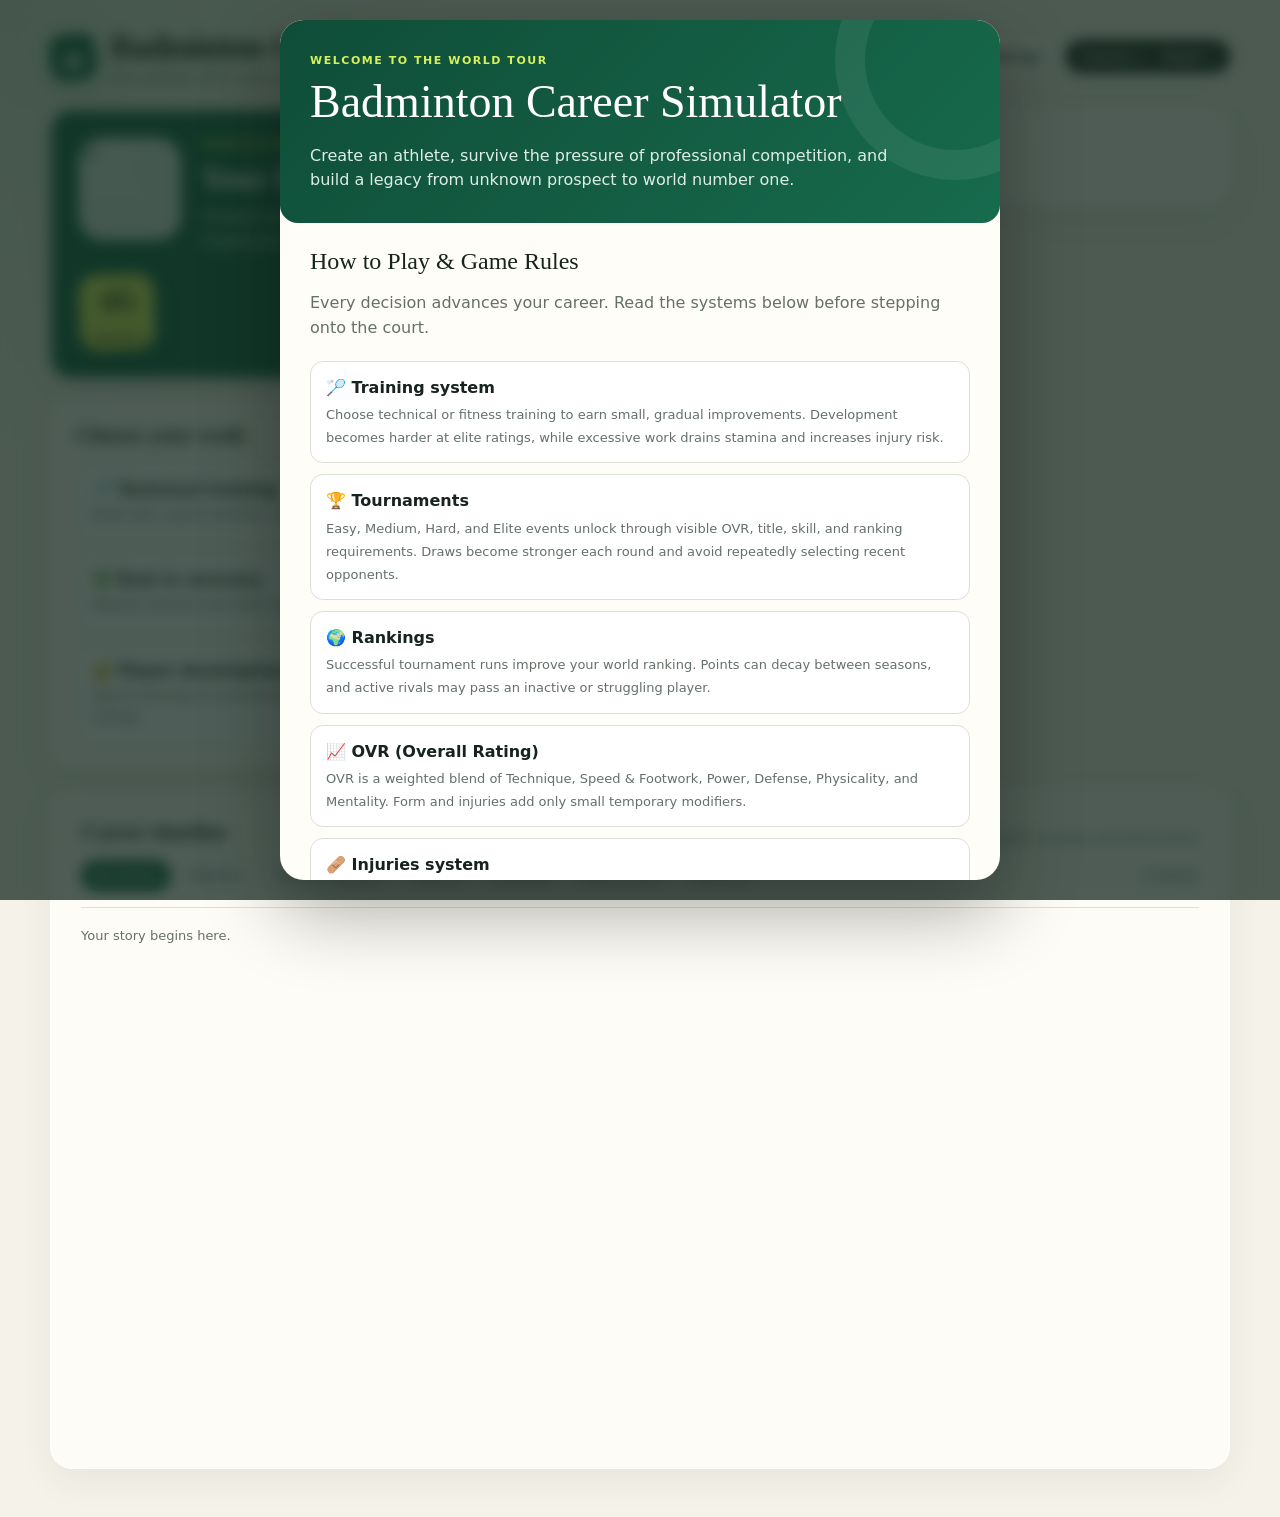
==== commit cf42d4da: "Fix BWF opponent database pipeline" ====
--- a/index.html
+++ b/index.html
@@ -29,6 +29,7 @@
     h1 { margin: 0; font-family: Georgia, serif; font-size: clamp(22px, 3vw, 34px); letter-spacing: -.03em; }
     .subtitle { margin: 3px 0 0; color: var(--muted); font-size: 14px; }
     .week-pill { background: var(--ink); color: white; border-radius: 999px; padding: 9px 15px; font-size: 13px; font-weight: 700; }
+    .save-status { color: var(--muted); font-size: 10px; font-weight: 800; white-space: nowrap; }
     .header-actions { display: flex; align-items: center; gap: 9px; }
     .rules-button { border: 1px solid var(--line); border-radius: 999px; padding: 9px 14px; background: var(--card); color: var(--ink); font-size: 13px; font-weight: 800; }
     .rules-button:hover { border-color: var(--green); color: var(--green); }
@@ -50,12 +51,39 @@
       color: var(--ink); background: var(--lime); box-shadow: 0 8px 24px #10291f38; transform: rotate(-2deg); }
     .overall strong { display: block; font: 36px/1 Georgia, serif; }
     .overall span { font-size: 9px; font-weight: 900; letter-spacing: .14em; }
-    .stats { display: grid; grid-template-columns: repeat(4, 1fr); gap: 12px; margin: 18px 0; }
+    .stats { display: block; margin: 18px 0; }
     .stat { padding: 17px; }
     .stat-top { display: flex; justify-content: space-between; gap: 8px; color: var(--muted); font-size: 12px; font-weight: 700; }
     .stat strong { color: var(--ink); font-size: 22px; }
     .bar { height: 6px; border-radius: 10px; background: #e8ebe4; margin-top: 12px; overflow: hidden; }
     .bar i { display: block; height: 100%; width: 50%; border-radius: inherit; background: var(--green); transition: width .3s; }
+    .attribute-card { padding: 24px; background: linear-gradient(145deg,#10291f,#176b4d); color: white; overflow: hidden; }
+    .attribute-head { display: flex; align-items: center; justify-content: space-between; gap: 14px; margin-bottom: 10px; }
+    .attribute-head h3 { margin: 0; font: 22px Georgia,serif; }
+    .attribute-head p { margin: 4px 0 0; color: #cfe1d8; font-size: 11px; }
+    .radar-ovr { display: grid; place-items: center; min-width: 72px; height: 72px; border-radius: 18px; background: var(--lime); color: var(--ink); }
+    .radar-ovr strong { font: 31px/1 Georgia,serif; }
+    .radar-ovr span { font-size: 8px; font-weight: 900; letter-spacing: .12em; }
+    .radar-wrap { position: relative; width: min(100%,560px); min-height: 390px; margin: 0 auto; }
+    .radar-svg { position: absolute; inset: 42px 70px; width: calc(100% - 140px); height: calc(100% - 84px); overflow: visible; }
+    .radar-grid { fill: none; stroke: #ffffff24; stroke-width: 1; }
+    .radar-axis { stroke: #ffffff1f; stroke-width: 1; }
+    .radar-fill { fill: #d7f05b66; stroke: var(--lime); stroke-width: 2.5; filter: drop-shadow(0 5px 9px #0005); transition: points .3s ease; }
+    .radar-label { position: absolute; width: 132px; text-align: center; color: #dce9e2; font-size: 10px; font-weight: 800; text-transform: uppercase; letter-spacing: .04em; }
+    .radar-label b { display: block; color: white; font: 22px Georgia,serif; }
+    .radar-label.technique { top: 0; left: 50%; transform: translateX(-50%); }
+    .radar-label.power { top: 88px; right: 0; }
+    .radar-label.speed { bottom: 72px; right: 0; }
+    .radar-label.physicality { bottom: 0; left: 50%; transform: translateX(-50%); }
+    .radar-label.defense { bottom: 72px; left: 0; }
+    .radar-label.mentality { top: 88px; left: 0; }
+    .compact-radar { margin-top: 12px; padding-top: 10px; border-top: 1px solid #cbd4cd; }
+    .compact-radar .mini-radar-title { margin-bottom: 6px; color: var(--green); font-size: 9px; font-weight: 900; text-transform: uppercase; letter-spacing: .08em; }
+    .compact-radar .radar-svg { position: static; inset: auto; width: 138px; height: 120px; margin: 0 auto; display: block; }
+    .compact-radar .radar-grid { stroke: #176b4d2d; } .compact-radar .radar-axis { stroke: #176b4d25; }
+    .compact-radar .radar-fill { fill: #176b4d35; stroke: var(--green); filter: none; }
+    .compact-values { display: grid; grid-template-columns: repeat(2,1fr); gap: 3px 8px; margin-top: 5px; color: var(--muted); font-size: 9px; }
+    .compact-values b { display: inline; color: var(--ink); font-size: 9px; }
     .actions { padding: 24px; }
     .section-title { display: flex; align-items: end; justify-content: space-between; margin-bottom: 15px; }
     .section-title h3 { margin: 0; font-family: Georgia, serif; font-size: 22px; }
@@ -110,7 +138,7 @@
     .empty { color: var(--muted); font-size: 13px; }
     .overlay { position: fixed; inset: 0; display: grid; place-items: center; padding: 20px; background: #11251dbd; backdrop-filter: blur(7px); z-index: 20; }
     .overlay.hidden { display: none; }
-    .modal { width: min(560px, 100%); max-height: calc(100vh - 40px); overflow-y: auto; background: var(--card); border-radius: 24px; padding: 30px; box-shadow: 0 30px 80px #0005; }
+    .modal { width: min(560px, calc(100vw - 40px)); max-height: calc(100vh - 40px); overflow-y: auto; overflow-x: hidden; background: var(--card); border-radius: 24px; padding: 30px; box-shadow: 0 30px 80px #0005; }
     .modal h2 { margin: 6px 0 9px; font: 32px/1.1 Georgia, serif; }
     .modal p { color: var(--muted); line-height: 1.55; }
     .name-row { display: flex; gap: 10px; margin-top: 22px; }
@@ -122,19 +150,27 @@
     .tour:hover { border-color: var(--green); }
     .tour span { color: var(--muted); font-size: 12px; }
     .cancel { display: block; margin: 16px auto 0; border: 0; background: none; color: var(--muted); }
-    .wide-modal { width: min(720px, 100%); }
+    .wide-modal { width: min(720px, calc(100vw - 40px)); }
     .match-head { display: flex; align-items: center; justify-content: space-between; gap: 14px; margin: 20px 0; }
-    .competitor { flex: 1; padding: 18px; border-radius: 15px; background: #edf2eb; }
+    .competitor { flex: 1; min-width: 0; padding: 18px; border-radius: 15px; background: #edf2eb; }
     .competitor.away { text-align: right; }
     .competitor b { display: block; font-size: 17px; }
     .competitor span { color: var(--muted); font-size: 12px; }
+    .opponent-profile-card { display: grid; gap: 5px; margin: 10px 0 8px; color: var(--muted); font-size: 12px; line-height: 1.35; }
+    .opponent-profile-card .profile-row { display: flex; justify-content: space-between; gap: 12px; border-bottom: 1px solid #d9e1da; padding-bottom: 4px; }
+    .opponent-profile-card .profile-row:last-child { border-bottom: 0; }
+    .opponent-profile-card .profile-label { color: #718077; font-weight: 800; }
+    .opponent-profile-card .profile-value { color: var(--ink); font-weight: 800; text-align: right; }
+    .opponent-profile-card small { color: var(--muted); }
+    #matchBwfLink { display: inline-block; margin-top: 9px; padding: 6px 11px; border: 1px solid #176b4d45; border-radius: 999px; color: var(--green); background: white; font-size: 10px; font-weight: 900; text-decoration: none; text-transform: uppercase; letter-spacing: .08em; }
+    #matchBwfLink:hover { background: var(--green); color: white; }
     .match-avatar { width: 54px; height: 54px; margin-bottom: 8px; border-radius: 14px; background: #d9eadf; }
     .versus { font: italic 18px Georgia, serif; color: var(--muted); }
     .bracket { display: flex; gap: 6px; overflow-x: auto; padding: 2px 0 13px; }
     .round-chip { flex: 0 0 auto; padding: 8px 10px; border-radius: 999px; background: #e8ebe4; color: var(--muted); font-size: 10px; font-weight: 800; }
     .round-chip.done { background: var(--green); color: white; }
     .round-chip.current { background: var(--lime); color: var(--ink); }
-    .scoreboard { min-height: 58px; padding: 14px; border: 1px solid var(--line); border-radius: 13px; text-align: center; line-height: 1.6; }
+    .scoreboard { min-height: 58px; padding: 14px; border: 1px solid var(--line); border-radius: 13px; text-align: center; line-height: 1.6; transition: opacity .28s ease, transform .28s ease; }
     .scoreboard strong { font-size: 20px; }
     .match-btn { display: block; width: 100%; margin-top: 14px; padding: 14px; border: 0; border-radius: 12px; background: var(--green); color: white; font-weight: 800; }
     .upgrade-grid { display: grid; grid-template-columns: repeat(3, 1fr); gap: 10px; margin-top: 20px; }
@@ -161,6 +197,31 @@
     .player-fields { grid-column: 1 / -1; display: grid; grid-template-columns: 1fr 1fr; gap: 12px; padding: 16px; border: 1px solid var(--line); border-radius: 16px; background: #fafbf7; }
     .player-fields h3 { grid-column: 1 / -1; margin: 0 0 3px; font: 18px Georgia, serif; }
     .player-fields.hidden { display: none; }
+    .appearance-box { grid-column: 1 / -1; padding: 14px; border: 1px dashed #b8c4ba; border-radius: 14px; background: white; }
+    .appearance-box h4 { margin: 0 0 10px; font: 15px Georgia, serif; }
+    .appearance-options { display: grid; grid-template-columns: 1fr 1fr; gap: 10px; }
+    .appearance-options .full { grid-column: 1 / -1; }
+    .appearance-hint { margin: 8px 0 0 !important; font-size: 11px; }
+    .photo-preview { width: 112px; height: 112px; margin-top: 10px; border: 2px solid var(--line); border-radius: 18px; background: #edf2eb; object-fit: cover; }
+    .portrait-workspace { display: grid; grid-template-columns: 130px 1fr; gap: 14px; align-items: start; }
+    .portrait-preview-wrap { text-align: center; }
+    .portrait-preview-wrap small { display: block; margin-top: 5px; color: var(--muted); }
+    .camera-view { width: 100%; max-height: 260px; margin-top: 10px; border-radius: 16px; background: #17231d; object-fit: cover; }
+    .confirm-box { margin-top: 10px; padding: 12px; border-radius: 13px; background: #edf2eb; }
+    .confirm-box p { margin: 0 0 9px !important; color: var(--ink); font-weight: 800; }
+    .button-row { display: flex; flex-wrap: wrap; gap: 8px; }
+    .mini-btn { border: 1px solid var(--line); border-radius: 10px; padding: 8px 11px; background: white; color: var(--ink); font-size: 11px; font-weight: 800; }
+    .mini-btn.primary { border-color: var(--green); background: var(--green); color: white; }
+    .settings-grid { display: grid; gap: 10px; margin-top: 18px; }
+    .setting-row { display: grid; grid-template-columns: 1fr 170px; gap: 14px; align-items: center; padding: 14px; border: 1px solid var(--line); border-radius: 14px; background: white; }
+    .setting-row b, .setting-row small { display: block; }
+    .setting-row small { margin-top: 4px; color: var(--muted); line-height: 1.35; }
+    body.reduce-motion *, body.reduce-motion *::before, body.reduce-motion *::after { scroll-behavior: auto !important; transition: none !important; animation: none !important; }
+    body.compact-log .log-entry { min-height: 76px; padding: 9px; }
+    .difficulty-badge { display: inline-block; margin-left: 7px; padding: 3px 7px; border-radius: 999px; background: #edf2eb; color: var(--green); font-size: 9px; font-weight: 900; text-transform: uppercase; letter-spacing: .08em; }
+    .tour { align-items: center; gap: 12px; }
+    .tour > span { max-width: 56%; text-align: right; line-height: 1.4; }
+    .tour:disabled { cursor: not-allowed; opacity: .58; background: #f1f2ee; }
     .story-card { display: grid; grid-template-columns: 120px 1fr; gap: 18px; align-items: center; margin: 20px 0; padding: 18px; border-radius: 17px; background: #edf2eb; }
     .story-avatar { width: 120px; height: 120px; border-radius: 23px; background: #d9eadf; }
     .story-card p { margin: 0; font-size: 14px; }
@@ -171,63 +232,525 @@
     @media (max-width: 1000px) { .log { grid-template-columns: repeat(2, minmax(0, 1fr)); } }
     @media (max-width: 850px) { .layout { grid-template-columns: 1fr; } .side { display: grid; grid-template-columns: 1fr; } }
     @media (max-width: 620px) { .shell { width: min(100% - 20px, 1180px); padding-top: 15px; } header { align-items: flex-start; }
-      .stats { grid-template-columns: repeat(2, 1fr); } .action-grid, .side, .upgrade-grid, .log { grid-template-columns: 1fr; } .ranking { position: static; text-align: left; margin-top: 20px; }
-      .hero { padding: 22px; } .profile-avatar { float: none; display: block; } .name-row { flex-direction: column; } .go { padding: 13px; } .form-grid, .story-card { grid-template-columns: 1fr; } }
+      .action-grid, .side, .upgrade-grid, .log { grid-template-columns: 1fr; } .ranking { position: static; text-align: left; margin-top: 20px; }
+      .radar-wrap { min-height: 330px; } .radar-svg { inset: 55px 48px; width: calc(100% - 96px); height: calc(100% - 110px); } .radar-label { width: 100px; font-size: 8px; } .radar-label b { font-size: 18px; } .radar-label.power,.radar-label.mentality { top: 82px; } .radar-label.speed,.radar-label.defense { bottom: 62px; }
+      .hero { padding: 22px; } .profile-avatar { float: none; display: block; } .name-row { flex-direction: column; } .go { padding: 13px; } .form-grid, .story-card, .appearance-options, .portrait-workspace, .setting-row { grid-template-columns: 1fr; } .appearance-options .full { grid-column: auto; } .modal,.wide-modal { width: calc(100vw - 20px); padding: 20px; } .modal h2 { font-size: 30px; overflow-wrap: anywhere; } .match-head { flex-direction: column; } .competitor { width: 100%; } .competitor.away { text-align: left; } .opponent-profile-card .profile-value { text-align: left; } }
   </style>
 </head>
 <body>
   <main class="shell">
     <header>
-      <div class="brand"><div class="logo">◒</div><div><h1>Badminton Career Simulator</h1><p class="subtitle">One athlete. One week at a time.</p></div></div>
-      <div class="header-actions"><button class="rules-button" id="rulesBtn">How to play</button><div class="week-pill" id="weekPill">Season 1 · Week 1</div></div>
+      <div class="brand">
+<div class="logo">◒</div>
+<div>
+<h1>Badminton Career Simulator</h1>
+<p class="subtitle">One athlete. One week at a time.</p>
+</div>
+</div>
+      <div class="header-actions">
+<span class="save-status" id="saveStatus">Checking save…</span>
+<button class="rules-button" id="bwfRefreshBtn">Update BWF Database</button>
+<button class="rules-button" id="rulesBtn">How to play</button>
+<button class="rules-button" id="settingsBtn">Settings</button>
+<div class="week-pill" id="weekPill">Season 1 · Week 1</div>
+</div>
     </header>
 
     <div class="layout">
       <section>
         <div class="panel hero">
-          <img class="profile-avatar" id="playerAvatar" alt="Player profile portrait"><img class="profile-avatar partner hidden" id="playerAvatar2" alt="Partner profile portrait"><div class="eyebrow">Professional profile</div><h2 id="playerName">Your Player</h2>
-          <p id="heroText">A 16-year-old prospect beginning the long climb to badminton immortality.</p>
-          <div class="overall"><strong id="overall">46</strong><span>OVERALL</span></div>
-          <div class="ranking"><span>World ranking</span><strong id="ranking">#1000</strong></div>
+          <img class="profile-avatar" id="playerAvatar" alt="Player profile portrait">
+<img class="profile-avatar partner hidden" id="playerAvatar2" alt="Partner profile portrait">
+<div class="eyebrow">Professional profile</div>
+<h2 id="playerName">Your Player</h2>
+          <p id="heroText">Choose an age from 14–35 and begin the climb to badminton immortality.</p>
+          <div class="overall">
+<strong id="overall">46</strong>
+<span>OVERALL</span>
+</div>
+          <div class="ranking">
+<span>World ranking</span>
+<strong id="ranking">#1000</strong>
+</div>
         </div>
-        <div class="stats" id="stats"></div>
+        <div class="stats" id="stats">
+</div>
         <div class="panel actions">
-          <div class="section-title"><h3>Choose your week</h3><span>Each action advances time</span></div>
+          <div class="section-title">
+<h3>Choose your week</h3>
+<span>Each action advances time</span>
+</div>
           <div class="action-grid">
-            <button class="action" data-action="technical"><b>🏸 Technical training</b><small>Build skill, spend stamina, risk injury.</small></button>
-            <button class="action" data-action="fitness"><b>⚡ Fitness training</b><small>Improve conditioning through hard work.</small></button>
-            <button class="action" data-action="rest"><b>🌿 Rest & recovery</b><small>Restore stamina and heal injuries.</small></button>
-            <button class="action primary" data-action="tournament"><b>🏆 Enter tournament</b><small>Earn money, titles, and ranking points.</small></button>
-            <button class="action" data-action="upgrade"><b>💰 Player development</b><small>Spend earnings to permanently improve ratings.</small></button>
+            <button class="action" data-action="technical">
+<b>🏸 Technical training</b>
+<small>Build skill, spend stamina, risk injury.</small>
+</button>
+            <button class="action" data-action="fitness">
+<b>⚡ Fitness training</b>
+<small>Improve conditioning through hard work.</small>
+</button>
+            <button class="action" data-action="rest">
+<b>🌿 Rest & recovery</b>
+<small>Restore stamina and heal injuries.</small>
+</button>
+            <button class="action primary" data-action="tournament">
+<b>🏆 Enter tournament</b>
+<small>Earn money, titles, and ranking points.</small>
+</button>
+            <button class="action" data-action="upgrade">
+<b>💰 Player development</b>
+<small>Spend earnings to permanently improve ratings.</small>
+</button>
           </div>
         </div>
       </section>
       <aside class="side">
-        <div class="panel card"><h3>Player profile</h3><div class="profile-portraits" id="profilePortraits"></div><div id="details"></div></div>
+        <div class="panel card">
+<h3>Player profile</h3>
+<div class="profile-portraits" id="profilePortraits">
+</div>
+<div id="details">
+</div>
+</div>
       </aside>
     </div>
-    <section class="panel timeline-panel"><div class="section-title"><h3>Career timeline</h3><span>Matches, development, health, rankings, and world stories</span></div><div class="timeline-toolbar"><div class="log-filters" id="logFilters"><button class="filter-btn active" data-filter="All">All entries</button><button class="filter-btn" data-filter="Match">Matches</button><button class="filter-btn" data-filter="Training">Training updates</button><button class="filter-btn" data-filter="Injury">Injuries</button><button class="filter-btn" data-filter="Ranking">Rankings</button><button class="filter-btn" data-filter="News">News events</button><button class="filter-btn" data-filter="Rivalry">Rivalries</button></div><span class="log-count" id="logCount">0 entries</span></div><div class="log" id="log"><div class="empty">Your story begins here.</div></div><button class="load-more hidden" id="loadMoreLog">Show older entries</button></section>
+    <section class="panel timeline-panel">
+<div class="section-title">
+<h3>Career timeline</h3>
+<span>Matches, development, health, rankings, and world stories</span>
+</div>
+<div class="timeline-toolbar">
+<div class="log-filters" id="logFilters">
+<button class="filter-btn active" data-filter="All">All entries</button>
+<button class="filter-btn" data-filter="Match">Matches</button>
+<button class="filter-btn" data-filter="Training">Training updates</button>
+<button class="filter-btn" data-filter="Injury">Injuries</button>
+<button class="filter-btn" data-filter="Ranking">Rankings</button>
+<button class="filter-btn" data-filter="News">News events</button>
+<button class="filter-btn" data-filter="Rivalry">Rivalries</button>
+</div>
+<span class="log-count" id="logCount">0 entries</span>
+</div>
+<div class="log" id="log">
+<div class="empty">Your story begins here.</div>
+</div>
+<button class="load-more hidden" id="loadMoreLog">Show older entries</button>
+</section>
   </main>
 
   <div class="overlay" id="startOverlay">
     <div class="modal wide-modal">
-      <div class="onboarding-step" id="onboardingRules"><div class="welcome-banner"><div class="eyebrow">Welcome to the world tour</div><h2>Badminton Career Simulator</h2><p>Create an athlete, survive the pressure of professional competition, and build a legacy from unknown prospect to world number one.</p></div><h3 class="rules-heading">How to Play & Game Rules</h3><p>Every decision advances your career. Read the systems below before stepping onto the court.</p><div class="rules-list"><div class="rule"><b>🏸 Training system</b><span>Choose technical or fitness training to earn small, gradual improvements. Development becomes harder at elite ratings, while excessive work drains stamina and increases injury risk.</span></div><div class="rule"><b>🏆 Tournaments</b><span>Pay entry fees and play each match from qualification or the Round of 64 through the final. Results affect prize money, development, form, confidence, rivalries, and ranking points.</span></div><div class="rule"><b>🌍 Rankings</b><span>Successful tournament runs improve your world ranking. Points can decay between seasons, and active rivals may pass an inactive or struggling player.</span></div><div class="rule"><b>📈 OVR (Overall Rating)</b><span>OVR summarizes technical skill, fitness, and confidence. It changes gradually through sustained development, strong performances, health, form, and age—not after every minor action.</span></div><div class="rule"><b>🩹 Injuries system</b><span>Low stamina, overtraining, and heavy match loads increase injury risk. Injuries interrupt training, weaken form, may reduce ability, and can potentially end a career.</span></div><div class="rule"><b>🔥 Form and confidence</b><span>Wins, rest, and positive events build momentum. Losses, inactivity, illness, burnout, and slumps reduce form and confidence, directly affecting match performance.</span></div><div class="rule"><b>📅 Aging and career progression</b><span>Each action represents one week, and age increases every 52 weeks. Younger athletes generally develop faster; older athletes must manage fitness carefully to slow decline.</span></div><div class="rule"><b>🎙 Retirement system</b><span>The player retires at age 35, after financial ruin, or following a career-ending injury. A completed career receives a final record and achievement summary.</span></div><div class="rule"><b>⚔️ Rivalries and storylines</b><span>Repeated meetings, close matches, upsets, injuries, comebacks, title races, and ranking battles generate evolving rivalries, career chapters, and news stories.</span></div></div><button class="match-btn" id="toCreate">Start Career</button></div>
-      <div class="onboarding-step hidden" id="onboardingCreate"><div class="eyebrow">Step 2 of 3 · Player creation</div><h2>Create your entry</h2><p>Choose an event and create every athlete in the entry. Ages shape starting ratings and long-term development.</p><div class="form-grid"><div class="form-field full"><label for="eventTypeInput">Event</label><select id="eventTypeInput"><option value="Singles">Singles</option><option value="Doubles">Doubles</option><option value="Mixed">Mixed Doubles</option></select></div><div class="player-fields"><h3 id="playerOneHeading">Player</h3><div class="form-field full"><label for="nameInput">Name</label><input id="nameInput" maxlength="28" placeholder="Enter player name"></div><div class="form-field"><label for="ageInput">Age</label><input id="ageInput" type="number" min="14" max="35" value="16"></div><div class="form-field"><label for="genderInput">Gender</label><select id="genderInput"><option value="Male">Male</option><option value="Female">Female</option><option value="Non-binary">Non-binary</option></select></div><div class="form-field full"><label for="nationalityInput">Nationality</label><input id="nationalityInput" maxlength="32" list="nationalityOptions" placeholder="e.g. Canada"></div></div><div class="player-fields hidden" id="partnerFields"><h3>Player 2</h3><div class="form-field full"><label for="partnerNameInput">Name</label><input id="partnerNameInput" maxlength="28" placeholder="Enter partner name"></div><div class="form-field"><label for="partnerAgeInput">Age</label><input id="partnerAgeInput" type="number" min="14" max="35" value="16"></div><div class="form-field"><label for="partnerGenderInput">Gender</label><select id="partnerGenderInput"><option value="Female">Female</option><option value="Male">Male</option><option value="Non-binary">Non-binary</option></select></div><div class="form-field full"><label for="partnerNationalityInput">Nationality</label><input id="partnerNationalityInput" maxlength="32" list="nationalityOptions" placeholder="e.g. Japan"></div></div><datalist id="nationalityOptions"><option value="Canada"><option value="China"><option value="Denmark"><option value="England"><option value="France"><option value="India"><option value="Indonesia"><option value="Japan"><option value="Korea"><option value="Malaysia"><option value="Singapore"><option value="Thailand"><option value="United States"></datalist></div><p id="creationError" class="hurt" aria-live="polite"></p><button class="match-btn" id="startBtn">Create profile</button><button class="cancel" id="backToRules">Back to rules</button></div>
-      <div class="onboarding-step hidden" id="onboardingStory"><div class="eyebrow">Step 3 of 3 · Created profile</div><h2 id="storyTitle">A new challenger appears</h2><div class="story-card"><div><img class="story-avatar" id="storyAvatar" alt="Generated player portrait"><img class="story-avatar hidden" id="storyAvatar2" alt="Generated partner portrait"></div><p id="storyText"></p></div><button class="match-btn" id="beginCareer">Begin the career</button><button class="cancel" id="editPlayer">Edit entry</button></div>
+      <div class="onboarding-step" id="onboardingRules">
+<div class="welcome-banner">
+<div class="eyebrow">Welcome to the world tour</div>
+<h2>Badminton Career Simulator</h2>
+<p>Create an athlete, survive the pressure of professional competition, and build a legacy from unknown prospect to world number one.</p>
+</div>
+<h3 class="rules-heading">How to Play & Game Rules</h3>
+<p>Every decision advances your career. Read the systems below before stepping onto the court.</p>
+<div class="rules-list">
+<div class="rule">
+<b>🏸 Training system</b>
+<span>Choose technical or fitness training to earn small, gradual improvements. Development becomes harder at elite ratings, while excessive work drains stamina and increases injury risk.</span>
+</div>
+<div class="rule">
+<b>🏆 Tournaments</b>
+<span>Easy, Medium, Hard, and Elite events unlock through visible OVR, title, skill, and ranking requirements. Draws become stronger each round and avoid repeatedly selecting recent opponents.</span>
+</div>
+<div class="rule">
+<b>🌍 Rankings</b>
+<span>Successful tournament runs improve your world ranking. Points can decay between seasons, and active rivals may pass an inactive or struggling player.</span>
+</div>
+<div class="rule">
+<b>📈 OVR (Overall Rating)</b>
+<span>OVR is a weighted blend of Technique, Speed & Footwork, Power, Defense, Physicality, and Mentality. Form and injuries add only small temporary modifiers.</span>
+</div>
+<div class="rule">
+<b>🩹 Injuries system</b>
+<span>Low stamina, overtraining, and heavy match loads increase injury risk. Injuries interrupt training, weaken form, may reduce ability, and can potentially end a career.</span>
+</div>
+<div class="rule">
+<b>🔥 Form and confidence</b>
+<span>Wins, rest, and positive events build momentum. Losses, inactivity, illness, burnout, and slumps reduce form and confidence, directly affecting match performance.</span>
+</div>
+<div class="rule">
+<b>📅 Aging and career progression</b>
+<span>Choose a starting age from 14–35. Each action represents one week, and age increases every 52 weeks. Younger athletes generally develop faster; older athletes must manage fitness carefully to slow decline.</span>
+</div>
+<div class="rule">
+<b>🎙 Retirement system</b>
+<span>The player retires at age 35, after financial ruin, or following a career-ending injury. A completed career receives a final record and achievement summary.</span>
+</div>
+<div class="rule">
+<b>⚔️ Rivalries and storylines</b>
+<span>Repeated meetings, close matches, upsets, injuries, comebacks, title races, and ranking battles generate evolving rivalries, career chapters, and news stories.</span>
+</div>
+</div>
+<button class="match-btn" id="toCreate">Start Career</button>
+</div>
+      <div class="onboarding-step hidden" id="onboardingCreate">
+<div class="eyebrow">Step 2 of 3 · Player creation</div>
+<h2>Create your entry</h2>
+<p>Choose an event and create every athlete in the entry. Select an age from 14–35 and provide a photo or build a custom character—no AI portrait is generated.</p>
+<div class="form-grid">
+<div class="form-field full">
+<label for="eventTypeInput">Event</label>
+<select id="eventTypeInput">
+<option value="Singles">Singles</option>
+<option value="Doubles">Doubles</option>
+<option value="Mixed">Mixed Doubles</option>
+</select>
+</div>
+<div class="player-fields">
+<h3 id="playerOneHeading">Player</h3>
+<div class="form-field full">
+<label for="nameInput">Name</label>
+<input id="nameInput" maxlength="28" placeholder="Enter player name">
+</div>
+<div class="form-field">
+<label for="ageInput">Age (14–35)</label>
+<input id="ageInput" type="number" min="14" max="35" placeholder="Choose age">
+</div>
+<div class="form-field">
+<label for="genderInput">Gender</label>
+<select id="genderInput">
+<option value="Male">Male</option>
+<option value="Female">Female</option>
+<option value="Non-binary">Non-binary</option>
+</select>
+</div>
+<div class="form-field full">
+<label for="nationalityInput">Nationality</label>
+<input id="nationalityInput" maxlength="32" list="nationalityOptions" placeholder="e.g. Canada">
+</div>
+<div class="appearance-box">
+<h4>Profile appearance</h4>
+<div class="form-field">
+<label for="portraitMode">Portrait method</label>
+<select id="portraitMode">
+<option value="custom">Customize character</option>
+<option value="upload">Upload photo</option>
+<option value="camera">Take photo</option>
+</select>
+</div>
+<div id="customFields" class="portrait-workspace">
+<div class="portrait-preview-wrap"><img class="photo-preview" id="customPreview" alt="Custom character preview"><small>Live preview</small></div>
+<div class="appearance-options">
+<div class="form-field">
+<label for="skinInput">Skin tone</label>
+<select id="skinInput">
+<option value="#f2c6a0">Light</option>
+<option value="#d99b71">Medium</option>
+<option value="#a96745">Tan</option>
+<option value="#75432e">Deep</option>
+</select>
+</div>
+<div class="form-field">
+<label for="hairInput">Hairstyle</label>
+<select id="hairInput">
+<option value="short-dark">Short dark</option>
+<option value="short-brown">Short brown</option>
+<option value="long-dark">Long dark</option>
+<option value="long-brown">Long brown</option>
+<option value="spiky-dark">Spiky dark</option>
+<option value="bun-brown">Brown bun</option>
+</select>
+</div>
+<div class="form-field"><label for="eyesInput">Eyes</label><select id="eyesInput"><option value="round">Round</option><option value="focused">Focused</option><option value="wide">Wide</option></select></div>
+<div class="form-field"><label for="mouthInput">Mouth</label><select id="mouthInput"><option value="smile">Smile</option><option value="neutral">Neutral</option><option value="determined">Determined</option></select></div>
+<div class="form-field"><label for="racketInput">Racket colour</label><select id="racketInput"><option value="#f7f3e8">White</option><option value="#d7f05b">Lime</option><option value="#315a9b">Blue</option><option value="#d84b45">Red</option></select></div>
+<div class="form-field"><label for="backgroundInput">Background</label><select id="backgroundInput"><option value="#ffffff">White</option><option value="#dcefe4">Mint</option><option value="#dce8f5">Sky</option><option value="#f4e6c9">Warm</option><option value="#eadff4">Lavender</option></select></div>
+<div class="form-field full">
+<label for="shirtInput">Shirt colour</label>
+<select id="shirtInput">
+<option value="#176b4d">Green</option>
+<option value="#315a9b">Blue</option>
+<option value="#a23c57">Red</option>
+<option value="#6c4e9b">Purple</option>
+<option value="#d18d25">Gold</option>
+</select>
+</div>
+</div>
+</div>
+<div class="hidden" id="uploadFields"><label for="photoInput">Upload player photo</label><input id="photoInput" type="file" accept="image/*"><p class="appearance-hint">Preview and confirm the image before it becomes your profile picture.</p><div class="confirm-box hidden" id="uploadConfirm"><img class="photo-preview" id="uploadPreview" alt="Uploaded photo preview"><p>Use this uploaded photo?</p><div class="button-row"><button type="button" class="mini-btn primary" id="confirmUpload">Confirm</button><button type="button" class="mini-btn" id="cancelUpload">Cancel upload</button></div></div></div>
+<div class="hidden" id="cameraFields"><p class="appearance-hint">Camera access stays on your device. Nothing is uploaded.</p><button type="button" class="mini-btn primary" id="openCamera">Open camera</button><video class="camera-view hidden" id="cameraVideo" autoplay playsinline muted></video><canvas class="hidden" id="cameraCanvas"></canvas><button type="button" class="mini-btn hidden" id="capturePhoto">Take photo</button><p class="hurt" id="cameraError"></p><div class="confirm-box hidden" id="cameraConfirm"><img class="photo-preview" id="cameraPreview" alt="Captured photo preview"><p>Are you sure you want to use this photo?</p><div class="button-row"><button type="button" class="mini-btn" id="retakePhoto">Retake</button><button type="button" class="mini-btn primary" id="confirmCamera">Confirm</button><button type="button" class="mini-btn" id="cancelCamera">Cancel</button></div></div></div>
+</div>
+<div class="player-fields hidden" id="partnerFields">
+<h3>Player 2</h3>
+<div class="form-field full">
+<label for="partnerNameInput">Name</label>
+<input id="partnerNameInput" maxlength="28" placeholder="Enter partner name">
+</div>
+<div class="form-field">
+<label for="partnerAgeInput">Age (14–35)</label>
+<input id="partnerAgeInput" type="number" min="14" max="35" placeholder="Choose age">
+</div>
+<div class="form-field">
+<label for="partnerGenderInput">Gender</label>
+<select id="partnerGenderInput">
+<option value="Female">Female</option>
+<option value="Male">Male</option>
+<option value="Non-binary">Non-binary</option>
+</select>
+</div>
+<div class="form-field full">
+<label for="partnerNationalityInput">Nationality</label>
+<input id="partnerNationalityInput" maxlength="32" list="nationalityOptions" placeholder="e.g. Japan">
+</div>
+<div class="appearance-box">
+<h4>Partner appearance</h4>
+<div class="form-field">
+<label for="partnerPortraitMode">Portrait method</label>
+<select id="partnerPortraitMode">
+<option value="custom">Customize character</option>
+<option value="upload">Upload photo</option>
+<option value="camera">Take photo</option>
+</select>
+</div>
+<div id="partnerCustomFields" class="portrait-workspace"><div class="portrait-preview-wrap"><img class="photo-preview" id="partnerCustomPreview" alt="Partner character preview"><small>Live preview</small></div><div class="appearance-options">
+<div class="form-field">
+<label for="partnerSkinInput">Skin tone</label>
+<select id="partnerSkinInput">
+<option value="#f2c6a0">Light</option>
+<option value="#d99b71">Medium</option>
+<option value="#a96745">Tan</option>
+<option value="#75432e">Deep</option>
+</select>
+</div>
+<div class="form-field">
+<label for="partnerHairInput">Hairstyle</label>
+<select id="partnerHairInput">
+<option value="short-dark">Short dark</option>
+<option value="short-brown">Short brown</option>
+<option value="long-dark">Long dark</option>
+<option value="long-brown">Long brown</option>
+<option value="spiky-dark">Spiky dark</option>
+<option value="bun-brown">Brown bun</option>
+</select>
+</div>
+<div class="form-field"><label for="partnerEyesInput">Eyes</label><select id="partnerEyesInput"><option value="round">Round</option><option value="focused">Focused</option><option value="wide">Wide</option></select></div>
+<div class="form-field"><label for="partnerMouthInput">Mouth</label><select id="partnerMouthInput"><option value="smile">Smile</option><option value="neutral">Neutral</option><option value="determined">Determined</option></select></div>
+<div class="form-field"><label for="partnerRacketInput">Racket colour</label><select id="partnerRacketInput"><option value="#f7f3e8">White</option><option value="#d7f05b">Lime</option><option value="#315a9b">Blue</option><option value="#d84b45">Red</option></select></div>
+<div class="form-field"><label for="partnerBackgroundInput">Background</label><select id="partnerBackgroundInput"><option value="#ffffff">White</option><option value="#dcefe4">Mint</option><option value="#dce8f5">Sky</option><option value="#f4e6c9">Warm</option><option value="#eadff4">Lavender</option></select></div>
+<div class="form-field full">
+<label for="partnerShirtInput">Shirt colour</label>
+<select id="partnerShirtInput">
+<option value="#176b4d">Green</option>
+<option value="#315a9b">Blue</option>
+<option value="#a23c57">Red</option>
+<option value="#6c4e9b">Purple</option>
+<option value="#d18d25">Gold</option>
+</select>
+</div>
+</div>
+</div>
+<div class="hidden" id="partnerUploadFields"><label for="partnerPhotoInput">Upload partner photo</label><input id="partnerPhotoInput" type="file" accept="image/*"><div class="confirm-box hidden" id="partnerUploadConfirm"><img class="photo-preview" id="partnerUploadPreview" alt="Partner upload preview"><p>Use this uploaded photo?</p><div class="button-row"><button type="button" class="mini-btn primary" id="partnerConfirmUpload">Confirm</button><button type="button" class="mini-btn" id="partnerCancelUpload">Cancel upload</button></div></div></div>
+<div class="hidden" id="partnerCameraFields"><p class="appearance-hint">Camera access stays on your device. Nothing is uploaded.</p><button type="button" class="mini-btn primary" id="partnerOpenCamera">Open camera</button><video class="camera-view hidden" id="partnerCameraVideo" autoplay playsinline muted></video><canvas class="hidden" id="partnerCameraCanvas"></canvas><button type="button" class="mini-btn hidden" id="partnerCapturePhoto">Take photo</button><p class="hurt" id="partnerCameraError"></p><div class="confirm-box hidden" id="partnerCameraConfirm"><img class="photo-preview" id="partnerCameraPreview" alt="Partner captured photo preview"><p>Are you sure you want to use this photo?</p><div class="button-row"><button type="button" class="mini-btn" id="partnerRetakePhoto">Retake</button><button type="button" class="mini-btn primary" id="partnerConfirmCamera">Confirm</button><button type="button" class="mini-btn" id="partnerCancelCamera">Cancel</button></div></div></div>
+</div>
+<datalist id="nationalityOptions">
+<option value="Canada">
+<option value="China">
+<option value="Denmark">
+<option value="England">
+<option value="France">
+<option value="India">
+<option value="Indonesia">
+<option value="Japan">
+<option value="Korea">
+<option value="Malaysia">
+<option value="Singapore">
+<option value="Thailand">
+<option value="United States">
+</datalist>
+</div>
+<p id="creationError" class="hurt" aria-live="polite">
+</p>
+<button class="match-btn" id="startBtn">Create profile</button>
+<button class="cancel" id="backToRules">Back to rules</button>
+</div>
+      </div>
+</div>
+<div class="onboarding-step hidden" id="onboardingStory">
+<div class="eyebrow">Step 3 of 3 · Created profile</div>
+<h2 id="storyTitle">A new challenger appears</h2>
+<div class="story-card">
+<div>
+<img class="story-avatar" id="storyAvatar" alt="Player portrait">
+<img class="story-avatar hidden" id="storyAvatar2" alt="Partner portrait">
+</div>
+<p id="storyText">
+</p>
+</div>
+<button class="match-btn" id="beginCareer">Begin the career</button>
+<button class="cancel" id="editPlayer">Edit entry</button>
+</div>
     </div>
   </div>
-  <div class="overlay hidden" id="tournamentOverlay"><div class="modal"><div class="eyebrow">Competition week</div><h2>Choose your stage</h2><p>Higher tiers offer bigger rewards—and much tougher opposition.</p><div class="tournaments" id="tournamentList"></div><button class="cancel" id="cancelTournament">Cancel</button></div></div>
-  <div class="overlay hidden" id="matchOverlay"><div class="modal wide-modal"><div class="eyebrow" id="matchTournament">Tournament</div><h2 id="matchRound">Round of 64</h2><div class="bracket" id="bracket"></div><div class="match-head"><div class="competitor"><img class="match-avatar" id="matchPlayerAvatar" alt="Player"><b id="matchPlayer">Player</b><span id="matchPlayerRating">OVR 46</span></div><div class="versus">vs</div><div class="competitor away"><img class="match-avatar" id="matchOpponentAvatar" alt="Opponent"><b id="matchOpponent">Opponent</b><span id="matchOpponentRating">Country · OVR 80</span><a id="matchBwfLink" href="https://bwfbadminton.com/players/" target="_blank" rel="noopener">Official BWF player directory ↗</a></div></div><div class="scoreboard" id="scoreboard">The players are warming up.</div><button class="match-btn" id="playMatch">Play match</button></div></div>
-  <div class="overlay hidden" id="upgradeOverlay"><div class="modal wide-modal"><div class="eyebrow">Player development</div><h2>Invest in your game</h2><p id="upgradeMoney">Available balance</p><div class="upgrade-grid" id="upgradeList"></div><button class="cancel" id="closeUpgrade">Return to career</button></div></div>
-  <div class="overlay hidden" id="rulesOverlay"><div class="modal wide-modal"><div class="eyebrow">Game guide</div><h2>How to play</h2><p>Build a complete athlete, manage the risks of a long season, and earn your place at the top of world badminton.</p><div class="rules-list"><div class="rule"><b>🏆 Your objective</b><span>Reach world rank #1 and win the Season-Ending Championship before retiring at age 35.</span></div><div class="rule"><b>📅 Weekly choices</b><span>Every training, recovery, or tournament action uses one week. Your player ages after every 52 weeks.</span></div><div class="rule"><b>📈 Ratings and overall</b><span>Permanent skill, fitness, and confidence create your NBA 2K-style overall. Stamina affects current match form without changing your career rating.</span></div><div class="rule"><b>💰 Player development</b><span>Spend prize and sponsorship money to permanently improve skill, fitness, or confidence. Entry fees and weekly expenses still apply.</span></div><div class="rule"><b>🏸 Tournament draws</b><span>Players ranked outside the top 100 begin in qualification. Win each simulated match to advance through the Round of 64, Round of 32, Round of 16, quarter-finals, semi-finals, and final.</span></div><div class="rule"><b>🩹 Health and stamina</b><span>Training and matches reduce stamina. Low stamina and overtraining increase injury risk; rest restores energy and helps injuries heal.</span></div><div class="rule"><b>⛔ Career-ending conditions</b><span>The career ends immediately after financial ruin, a career-ending injury, or reaching age 35 without completing the objective.</span></div></div><button class="match-btn" id="closeRules">Got it—back to the game</button></div></div>
-  <div class="overlay hidden" id="endOverlay"><div class="modal result"><div class="trophy" id="endIcon">🏆</div><div class="eyebrow" id="endLabel">Career complete</div><h2 id="endTitle"></h2><p id="endReason"></p><div class="result-stats" id="endStats"></div><button class="go" style="padding:13px 22px" onclick="location.reload()">Start a new career</button></div></div>
+  <div class="overlay hidden" id="tournamentOverlay">
+<div class="modal">
+<div class="eyebrow">Competition week</div>
+<h2>Choose your stage</h2>
+<p>Higher tiers offer bigger rewards—and much tougher opposition.</p>
+<div class="tournaments" id="tournamentList">
+</div>
+<button class="cancel" id="cancelTournament">Cancel</button>
+</div>
+</div>
+  <div class="overlay hidden" id="matchOverlay">
+<div class="modal wide-modal">
+<div class="eyebrow" id="matchTournament">Tournament</div>
+<h2 id="matchRound">Round of 64</h2>
+<div class="bracket" id="bracket">
+</div>
+<div class="match-head">
+<div class="competitor">
+<img class="match-avatar" id="matchPlayerAvatar" alt="Player">
+<b id="matchPlayer">Player</b>
+<span id="matchPlayerRating">OVR 46</span>
+<div id="matchPlayerRadar"></div>
+</div>
+<div class="versus">vs</div>
+<div class="competitor away">
+<img class="match-avatar" id="matchOpponentAvatar" alt="Opponent BWF profile picture">
+<b id="matchOpponent">Opponent</b>
+<div class="opponent-profile-card" id="matchOpponentRating">Country · OVR 80</div>
+<div id="matchOpponentRadar"></div>
+<a id="matchBwfLink" href="https://bwfbadminton.com/players/" target="_blank" rel="noopener">Profile</a>
+</div>
+</div>
+<div class="scoreboard" id="scoreboard">The players are warming up.</div>
+<button class="match-btn" id="playMatch">Play match</button>
+</div>
+</div>
+  <div class="overlay hidden" id="upgradeOverlay">
+<div class="modal wide-modal">
+<div class="eyebrow">Player development</div>
+<h2>Invest in your game</h2>
+<p id="upgradeMoney">Available balance</p>
+<div class="upgrade-grid" id="upgradeList">
+</div>
+<button class="cancel" id="closeUpgrade">Return to career</button>
+</div>
+</div>
+  <div class="overlay hidden" id="settingsOverlay">
+<div class="modal wide-modal">
+<div class="eyebrow">Game preferences</div>
+<h2>Settings</h2>
+<p>Adjust how the career simulator looks and feels on this device.</p>
+<div class="settings-grid">
+<label class="setting-row">
+<span>
+<b>Sound effects</b>
+<small>Enable interface and match-result sounds.</small>
+</span>
+<select id="soundSetting">
+<option value="on">On</option>
+<option value="off">Off</option>
+</select>
+</label>
+<label class="setting-row">
+<span>
+<b>Motion</b>
+<small>Reduce interface animation and transitions.</small>
+</span>
+<select id="motionSetting">
+<option value="full">Full motion</option>
+<option value="reduced">Reduced motion</option>
+</select>
+</label>
+<label class="setting-row">
+<span>
+<b>Career log density</b>
+<small>Choose how much space each timeline entry uses.</small>
+</span>
+<select id="logDensitySetting">
+<option value="comfortable">Comfortable</option>
+<option value="compact">Compact</option>
+</select>
+</label>
+<label class="setting-row">
+<span>
+<b>Match presentation</b>
+<small>Choose normal pacing or instant result presentation.</small>
+</span>
+<select id="matchPaceSetting">
+<option value="normal">Normal</option>
+<option value="instant">Instant</option>
+</select>
+</label>
+<label class="setting-row">
+<span>
+<b>Tournament confirmation</b>
+<small>Ask before paying an entry fee and beginning a draw.</small>
+</span>
+<select id="confirmTournamentSetting">
+<option value="on">Confirm entries</option>
+<option value="off">Enter immediately</option>
+</select>
+</label>
+</div>
+<button class="match-btn" id="saveSettings">Save settings</button>
+<button class="cancel" id="closeSettings">Cancel</button>
+</div>
+</div>
+  <div class="overlay hidden" id="rulesOverlay">
+<div class="modal wide-modal">
+<div class="eyebrow">Game guide</div>
+<h2>How to play</h2>
+<p>Build a complete athlete, manage the risks of a long season, and earn your place at the top of world badminton.</p>
+<div class="rules-list">
+<div class="rule">
+<b>🏆 Your objective</b>
+<span>Reach world rank #1 and win the Season-Ending Championship before retiring at age 35.</span>
+</div>
+<div class="rule">
+<b>📅 Weekly choices</b>
+<span>Every training, recovery, or tournament action uses one week. Your player ages after every 52 weeks.</span>
+</div>
+<div class="rule">
+<b>📈 Ratings and overall</b>
+<span>Six badminton attributes create the sports-game OVR: Technique 24%, Speed 18%, Power 17%, Defense 16%, Physicality 15%, and Mentality 10%. Form and injuries apply small temporary adjustments.</span>
+</div>
+<div class="rule">
+<b>💰 Player development</b>
+<span>Spend prize and sponsorship money to develop any of the six attributes. Higher ratings cost more and improve more slowly.</span>
+</div>
+<div class="rule">
+<b>🏸 Tournament draws</b>
+<span>Players ranked outside the top 100 begin in qualification. Win each simulated match to advance through the Round of 64, Round of 32, Round of 16, quarter-finals, semi-finals, and final.</span>
+</div>
+<div class="rule">
+<b>🩹 Health and stamina</b>
+<span>Training and matches reduce stamina. Low stamina and overtraining increase injury risk; rest restores energy and helps injuries heal.</span>
+</div>
+<div class="rule">
+<b>⛔ Career-ending conditions</b>
+<span>The career ends immediately after financial ruin, a career-ending injury, or reaching age 35 without completing the objective.</span>
+</div>
+</div>
+<button class="match-btn" id="closeRules">Got it—back to the game</button>
+</div>
+</div>
+  <div class="overlay hidden" id="endOverlay">
+<div class="modal result">
+<div class="trophy" id="endIcon">🏆</div>
+<div class="eyebrow" id="endLabel">Career complete</div>
+<h2 id="endTitle">
+</h2>
+<p id="endReason">
+</p>
+<div class="result-stats" id="endStats">
+</div>
+<button class="go" style="padding:13px 22px" onclick="location.reload()">Start a new career</button>
+</div>
+</div>
 
   <script>
     const tours = [
-      {name:'Local Tournament', cost:100, difficulty:34, prize:1000, points:35},
-      {name:'National Tournament', cost:350, difficulty:48, prize:3500, points:80},
-      {name:'International Tournament', cost:900, difficulty:62, prize:10000, points:160},
-      {name:'Major Championship', cost:1800, difficulty:76, prize:30000, points:300}
+      {name:'Local Tournament', level:'Easy', cost:100, difficulty:34, prize:1000, points:35, requirements:{rating:0,titles:0,skill:0,ranking:1000}},
+      {name:'National Tournament', level:'Medium', cost:350, difficulty:48, prize:3500, points:80, requirements:{rating:48,titles:1,skill:45,ranking:750}},
+      {name:'International Tournament', level:'Hard', cost:900, difficulty:62, prize:10000, points:160, requirements:{rating:58,titles:2,skill:55,ranking:250}},
+      {name:'Major Championship', level:'Elite', cost:1800, difficulty:76, prize:30000, points:300, requirements:{rating:70,titles:3,skill:68,ranking:100}}
     ];
     // Real international singles players; OVR numbers are fictional game ratings.
     const mensOpponents = [
@@ -258,47 +781,92 @@
     const money=n=>'$'+Math.round(n).toLocaleString();
     const seasonWeek=()=>((p.week-1)%52)+1;
     const season=()=>Math.floor((p.week-1)/52)+1;
-    function baseRatingRaw(entity){return entity.skill*.55+entity.fitness*.30+entity.confidence*.15+(entity.equipment||0);}
+    let saveInFlight=false,savePending=false,saveLoaded=false;
+    function buildSaveData(){if(!p)return null;return{player:{name:p.name,age:p.age,gender:p.gender,nationality:p.nationality,skill:p.skill,fitness:p.fitness,stamina:p.stamina,confidence:p.confidence,technique:p.technique,speed:p.speed,power:p.power,defense:p.defense,physicality:p.physicality,mentality:p.mentality,money:p.money,ranking:p.ranking,ranking_points:p.rankingPoints,titles:p.titles,wins:p.wins,runner_ups:p.runnerUps,career_earnings:p.earnings,state:p},career:{week:p.week,season:season(),status:ended?'complete':'active',ended,logs:logEntries,settings:gameSettings},tournaments:logEntries.filter(entry=>entry.tag==='Tournament'||entry.category==='Match'),rankings:worldPlayers};}
+    async function writeSave(){if(!p||!saveLoaded)return;if(saveInFlight){savePending=true;return;}saveInFlight=true;$('saveStatus').textContent='Saving…';const data=buildSaveData();try{const response=await fetch('/api/save',{method:'POST',headers:{'Content-Type':'application/json'},body:JSON.stringify(data)});if(!response.ok)throw new Error('Save API unavailable');localStorage.setItem('badmintonCareerSave',JSON.stringify(data));$('saveStatus').textContent='Saved';}catch(error){try{localStorage.setItem('badmintonCareerSave',JSON.stringify(data));$('saveStatus').textContent='Saved in browser';}catch(storageError){$('saveStatus').textContent='Save failed';}}finally{saveInFlight=false;if(savePending){savePending=false;writeSave();}}}
+    function requestSave(){writeSave();}
+    function validLoadedSave(data){return data&&data.player&&data.career&&Array.isArray(data.tournaments)&&Array.isArray(data.rankings);}
+    async function loadCareerSave(){let data=null;try{const response=await fetch('/api/save',{cache:'no-store'});if(response.ok)data=await response.json();}catch(error){}if(!validLoadedSave(data)){try{data=JSON.parse(localStorage.getItem('badmintonCareerSave')||'null');}catch(error){data=null;}}saveLoaded=true;if(!validLoadedSave(data)||!data.player.name||!data.player.state){$('saveStatus').textContent='New career';return;}p=data.player.state;ensureAttributes(p);const savedPlayers=new Map((data.rankings||[]).map(ai=>[ai.name,ai]));createWorld();worldPlayers=worldPlayers.map(ai=>savedPlayers.has(ai.name)?ensureAttributes({...ai,...savedPlayers.get(ai.name),bwfOfficialName:ai.bwfOfficialName,bwfRank:ai.bwfRank,bwfPoints:ai.bwfPoints,bwfRaceRank:ai.bwfRaceRank,bwfHighestRank:ai.bwfHighestRank,bwfCountry:ai.bwfCountry,bwfAge:ai.bwfAge,bwfBirthDate:ai.bwfBirthDate,bwfProfileUrl:ai.bwfProfileUrl,bwfRankingDate:ai.bwfRankingDate,avatar:ai.avatar,photoIsOfficial:ai.photoIsOfficial},savedPlayers.get(ai.name).rating):ai);updateAIRankings();logEntries=Array.isArray(data.career.logs)?data.career.logs:[];ended=Boolean(data.career.ended);if(data.career.settings){gameSettings={...defaultSettings,...data.career.settings};applySettings();}$('startOverlay').classList.add('hidden');$('saveStatus').textContent='Career loaded';render();if(ended)checkEnd();}
+    const ATTRIBUTE_META=[{key:'technique',label:'Technique',icon:'🎯',weight:.24},{key:'power',label:'Power',icon:'💥',weight:.17},{key:'speed',label:'Speed & Footwork',short:'Speed',icon:'⚡',weight:.18},{key:'physicality',label:'Physicality',icon:'🏃',weight:.15},{key:'defense',label:'Defense',icon:'🛡️',weight:.16},{key:'mentality',label:'Mentality',icon:'🧠',weight:.10}];
+    function stableSeed(name){let seed=0;for(const ch of name||'Player')seed=(seed*31+ch.charCodeAt(0))>>>0;return seed;}
+    function attributesFromTarget(name,target){const seed=stableSeed(name),offsets=[(seed%9)-4,((seed>>4)%11)-5,((seed>>8)%9)-4,((seed>>12)%9)-4,((seed>>16)%11)-5,((seed>>20)%9)-4],profile={};ATTRIBUTE_META.forEach((meta,i)=>profile[meta.key]=clamp(target+offsets[i],20,99));const current=ATTRIBUTE_META.reduce((sum,meta)=>sum+profile[meta.key]*meta.weight,0),correction=target-current;ATTRIBUTE_META.forEach(meta=>profile[meta.key]=clamp(profile[meta.key]+correction,20,99));return profile;}
+    function ensureAttributes(entity,target){if(entity.technique===undefined){const baseline=target??(entity.skill*.55+entity.fitness*.3+entity.confidence*.15);Object.assign(entity,attributesFromTarget(entity.name,baseline));entity.technique=clamp((entity.technique+entity.skill)/2);entity.speed=clamp((entity.speed+entity.fitness)/2);entity.physicality=clamp((entity.physicality+entity.fitness)/2);entity.mentality=clamp((entity.mentality+entity.confidence)/2);}syncLegacyStats(entity);return entity;}
+    function syncLegacyStats(entity){entity.skill=(entity.technique+entity.power+entity.defense)/3;entity.fitness=(entity.speed+entity.physicality)/2;entity.confidence=entity.mentality;return entity;}
+    function baseRatingRaw(entity){ensureAttributes(entity);return ATTRIBUTE_META.reduce((sum,meta)=>sum+entity[meta.key]*meta.weight,0)+(entity.equipment||0);}
     function ratingRaw(entity){const base=baseRatingRaw(entity),formEffect=(entity.form||0)*.12,injuryEffect=entity.injury==='Serious Injury'?-2:entity.injury==='Minor Injury'?-.6:0;return clamp(base+formEffect+injuryEffect);}
     const overallRaw=()=>ratingRaw(p);
     const overall=()=>Math.round(overallRaw());
     const aiOverall=ai=>Math.round(ratingRaw(ai));
-    function refreshAIRating(ai){ai.rating=ai.skill*.55+ai.fitness*.30+ai.confidence*.15+(ai.equipment||0);return ai.rating;}
+    function refreshAIRating(ai){syncLegacyStats(ai);ai.rating=baseRatingRaw(ai);return ai.rating;}
     function aiGrowthFactor(ai){const ageFactor=ai.age<=23?1.28:ai.age<=28?1:ai.age<=31?.64:.32,eliteResistance=Math.max(.1,(100-ai.rating)/60);return ageFactor*eliteResistance;}
     const decimalRand=(min,max)=>min+Math.random()*(max-min);
     function skillResistance(skill){return skill>=90?.25:skill>=85?.42:skill>=75?.68:skill>=60?.85:1;}
     function realisticSkillGain(min,max,skill,multiplier=1){return clamp(decimalRand(min,max)*skillResistance(skill)*multiplier,min,max);}
-    function losingStreakPenalty(entity){if((entity.losingStreak||0)<3||entity.losingStreak%3!==0)return 0;const loss=decimalRand(.5,2);entity.skill=clamp(entity.skill-loss);entity.form=clamp(entity.form-1.2,-10,10);if(entity!==p)refreshAIRating(entity);return loss;}
+    function losingStreakPenalty(entity){if((entity.losingStreak||0)<3||entity.losingStreak%3!==0)return 0;ensureAttributes(entity);const loss=decimalRand(.5,2);entity.mentality=clamp(entity.mentality-loss);entity.technique=clamp(entity.technique-loss*.25);entity.form=clamp(entity.form-1.2,-10,10);syncLegacyStats(entity);if(entity!==p)refreshAIRating(entity);return loss;}
 
     function newPlayer(members,eventType){
       const averageAge=members.reduce((sum,m)=>sum+m.age,0)/members.length,years=averageAge-14;
       const styles=['Explosive attacker','Patient counter-attacker','Deceptive all-court player','Relentless retriever','Front-court tactician','Fast-paced shot-maker'];
-      const name=members.map(m=>m.name).join(' / '),nationality=[...new Set(members.map(m=>m.nationality))].join(' / '),gender=members.length===1?members[0].gender:eventType==='Mixed'?'Mixed':members[0].gender;
-      return{name,age:Math.max(...members.map(m=>m.age)),gender,nationality,eventType,members,playingStyle:styles[rand(0,styles.length-1)],skill:40+years*2,fitness:40+years,stamina:72,confidence:48+years,form:0,money:1000,ranking:1000,rankingChange:0,injury:'Healthy',injuryWeeks:0,titles:0,week:1,tournaments:0,wins:0,losses:0,losingStreak:0,runnerUps:0,earnings:0,rankingPoints:0,bestRank:1000,seasonWon:false,equipment:0,story:'',originStory:'',storyType:'',storyChapters:[],avatar:'',partnerAvatar:'',achievements:[],rivalries:{},weeksWithoutTraining:0,trainingStreak:0,lastOverall:0};
-    }
-    function avatarData(name,age,gender){
-      let seed=0;for(const ch of name)seed=(seed*31+ch.charCodeAt(0))>>>0;seed+=(gender==='Female'?211:gender==='Non-binary'?421:0);
-      const skins=['#f2c6a0','#d99b71','#a96745','#75432e'],shirts=['#176b4d','#315a9b','#a23c57','#6c4e9b','#d18d25'];
-      const skin=skins[seed%skins.length],shirt=shirts[(seed>>3)%shirts.length],bg='#ffffff';
-      const longHair=gender==='Female'||(gender==='Non-binary'&&seed%2===0);const hair=['#2b211c','#5b3827','#171717','#7a5137'][(seed>>7)%4];
-      const hairShape=longHair?`<path d="M32 61Q31 22 64 19Q98 23 96 64L91 102H36Z" fill="${hair}"/>`:`<path d="M34 56Q35 20 65 20Q91 21 95 51Q80 39 62 39Q45 40 34 56Z" fill="${hair}"/>`;
-      const ageMark=age>=30?'<path d="M39 62h8M81 62h8" stroke="#8d634f" stroke-width="1" opacity=".45"/>':'';
-      const svg=`<svg xmlns="http://www.w3.org/2000/svg" viewBox="0 0 128 128"><rect width="128" height="128" rx="24" fill="${bg}"/><circle cx="105" cy="24" r="20" fill="#ffffff55"/>${hairShape}<path d="M19 128Q24 91 64 89Q104 91 109 128" fill="${shirt}"/><ellipse cx="64" cy="59" rx="29" ry="35" fill="${skin}"/><path d="M42 51Q49 46 55 51M73 51Q80 46 87 51" fill="none" stroke="#372b27" stroke-width="2.5" stroke-linecap="round"/><circle cx="51" cy="55" r="2.5" fill="#27211f"/><circle cx="78" cy="55" r="2.5" fill="#27211f"/>${ageMark}<path d="M55 73Q64 79 73 73" fill="none" stroke="#8f4b45" stroke-width="2.5" stroke-linecap="round"/><path d="M89 103L109 81" stroke="#f7f3e8" stroke-width="5" stroke-linecap="round"/><ellipse cx="112" cy="77" rx="7" ry="11" fill="none" stroke="#f7f3e8" stroke-width="3"/></svg>`;
+      const name=members.map(m=>m.name).join(' / '),nationality=[...new Set(members.map(m=>m.nationality))].join(' / '),gender=members.length===1?members[0].gender:eventType==='Mixed'?'Mixed':members[0].gender,playingStyle=styles[rand(0,styles.length-1)],base=clamp(41+Math.min(12,years*.65),41,56),attributes=attributesFromTarget(name,base);
+      if(playingStyle.includes('attacker')||playingStyle.includes('shot-maker'))attributes.power=clamp(attributes.power+3);if(playingStyle.includes('retriever')){attributes.defense=clamp(attributes.defense+3);attributes.physicality=clamp(attributes.physicality+2);}if(playingStyle.includes('tactician')||playingStyle.includes('Deceptive'))attributes.technique=clamp(attributes.technique+3);
+      const player={name,age:Math.max(...members.map(m=>m.age)),gender,nationality,eventType,members,playingStyle,...attributes,stamina:72,form:0,money:1000,ranking:1000,rankingChange:0,injury:'Healthy',injuryWeeks:0,titles:0,week:1,tournaments:0,wins:0,losses:0,losingStreak:0,runnerUps:0,earnings:0,rankingPoints:0,bestRank:1000,seasonWon:false,equipment:0,story:'',originStory:'',storyType:'',storyChapters:[],avatar:'',partnerAvatar:'',achievements:[],rivalries:{},recentOpponents:[],weeksWithoutTraining:0,trainingStreak:0,lastOverall:0};return syncLegacyStats(player);
+    }
+    function customAvatarData(skin,hairChoice,shirt,eyes='round',mouth='smile',racket='#f7f3e8',bg='#ffffff'){
+      const hair=hairChoice.includes('brown')?'#5b3827':'#171717';
+      const hairShapes={short:`<path d="M34 56Q35 20 65 20Q91 21 95 51Q80 39 62 39Q45 40 34 56Z" fill="${hair}"/>`,long:`<path d="M32 61Q31 22 64 19Q98 23 96 64L91 102H36Z" fill="${hair}"/>`,spiky:`<path d="M33 55L38 28L48 34L57 16L67 32L81 18L84 37L98 31L94 55Q76 39 62 40Q45 40 33 55Z" fill="${hair}"/>`,bun:`<circle cx="84" cy="22" r="15" fill="${hair}"/><path d="M32 62Q31 24 64 20Q96 24 96 64L90 99H36Z" fill="${hair}"/>`};
+      const hairShape=hairChoice.startsWith('long')?hairShapes.long:hairChoice.startsWith('spiky')?hairShapes.spiky:hairChoice.startsWith('bun')?hairShapes.bun:hairShapes.short;
+      const eyeShape=eyes==='focused'?'<path d="M45 53l10 2M74 55l10-2" stroke="#27211f" stroke-width="3" stroke-linecap="round"/>':eyes==='wide'?'<ellipse cx="51" cy="55" rx="4" ry="5" fill="#fff" stroke="#27211f"/><ellipse cx="78" cy="55" rx="4" ry="5" fill="#fff" stroke="#27211f"/><circle cx="51" cy="55" r="2"/><circle cx="78" cy="55" r="2"/>':'<circle cx="51" cy="55" r="2.8" fill="#27211f"/><circle cx="78" cy="55" r="2.8" fill="#27211f"/>';
+      const mouthShape=mouth==='neutral'?'<path d="M56 75h16" stroke="#8f4b45" stroke-width="2.5" stroke-linecap="round"/>':mouth==='determined'?'<path d="M55 77Q64 71 73 77" fill="none" stroke="#8f4b45" stroke-width="2.5" stroke-linecap="round"/>':'<path d="M55 73Q64 79 73 73" fill="none" stroke="#8f4b45" stroke-width="2.5" stroke-linecap="round"/>';
+      const svg=`<svg xmlns="http://www.w3.org/2000/svg" viewBox="0 0 128 128"><rect width="128" height="128" rx="24" fill="${bg}"/><circle cx="106" cy="24" r="18" fill="#ffffff55"/>${hairShape}<path d="M19 128Q24 91 64 89Q104 91 109 128" fill="${shirt}"/><ellipse cx="64" cy="59" rx="29" ry="35" fill="${skin}"/><path d="M42 49Q49 45 56 49M72 49Q79 45 86 49" fill="none" stroke="#372b27" stroke-width="2" stroke-linecap="round"/>${eyeShape}${mouthShape}<path d="M89 103L109 81" stroke="${racket}" stroke-width="5" stroke-linecap="round"/><ellipse cx="112" cy="77" rx="7" ry="11" fill="none" stroke="${racket}" stroke-width="3"/></svg>`;
       return 'data:image/svg+xml;charset=UTF-8,'+encodeURIComponent(svg);
     }
-    // Confirmed BWF member IDs. The headshots below are served by BWF's image CDN.
-    const BWF_PLAYER_IDS={
-      'Kevin Cordon':54897,'Victor Lai':94151,'Brian Yang':63122,'Kenta Nishimoto':85394,
-      'Lee Cheuk Yiu':94780,'Lu Guang Zu':77427,'Loh Kean Yew':76115,'Kodai Naraoka':62063,
-      'Chou Tien Chen':34810,'Jonatan Christie':73442,'Li Shi Feng':95476,'Viktor Axelsen':25831,
-      'Kunlavut Vitidsarn':64032,'Anders Antonsen':91554,'Shi Yu Qi':57945,
-      'Michelle Li':84523,'Yeo Jia Min':68759,'Pusarla V. Sindhu':73173,'Ratchanok Intanon':35642,
-      'Gregoria Mariska Tunjung':83802,'Chen Yu Fei':78778,'Han Yue':92967,'Akane Yamaguchi':96312,
-      'Wang Zhi Yi':61854,'An Se Young':87442
-    };
-    const BWF_OFFICIAL_PHOTOS=Object.fromEntries(Object.entries(BWF_PLAYER_IDS).map(([name,id])=>[name,`https://img.bwfbadminton.com/image/upload/t_96_player_profile/assets/players/thumbnail/${id}.png`]));
+    function fileData(file){return new Promise((resolve,reject)=>{const reader=new FileReader();reader.onload=()=>resolve(reader.result);reader.onerror=reject;reader.readAsDataURL(file);});}
+    let BWF_PLAYER_IDS={},BWF_RANKINGS={},BWF_OFFICIAL_PHOTOS={},BWF_RECORDS=[],BWF_ALIAS_INDEX={};
+    function ageFromBirthDate(birthDate){
+      if(!birthDate)return null;const born=new Date(`${birthDate}T00:00:00Z`);if(Number.isNaN(born.getTime()))return null;const today=new Date();let age=today.getUTCFullYear()-born.getUTCFullYear();const beforeBirthday=today.getUTCMonth()<born.getUTCMonth()||(today.getUTCMonth()===born.getUTCMonth()&&today.getUTCDate()<born.getUTCDate());return beforeBirthday?age-1:age;
+    }
+    function normalizeBwfName(value){return String(value||'').toLowerCase().normalize('NFD').replace(/[\u0300-\u036f]/g,'').replace(/[^a-z0-9]+/g,' ').trim().replace(/\s+/g,' ');}
+    function bwfNameKeys(value){const tokens=normalizeBwfName(value).split(' ').filter(Boolean),keys=new Set([normalizeBwfName(value)]);if(tokens.length>1){keys.add(`${tokens[0]} ${tokens[tokens.length-1]}`);tokens.slice(1).forEach(token=>keys.add(`${tokens[0]} ${token}`));}return [...keys].filter(Boolean);}
+    function findBwfRecord(name){
+      for(const key of bwfNameKeys(name)){if(BWF_ALIAS_INDEX[key])return BWF_ALIAS_INDEX[key];}
+      const tokens=normalizeBwfName(name).split(' ').filter(Boolean);if(tokens.length<2)return null;const first=tokens[0],last=tokens[tokens.length-1];
+      return BWF_RECORDS.find(record=>{const official=normalizeBwfName(record.name).split(' ');return official.includes(first)&&official.includes(last);})||null;
+    }
+    function registerBwfRecord(player,stamp){
+      const birthDate=player.date_of_birth||player.birth_date||null,profileAge=ageFromBirthDate(birthDate)||player.age||null,record={name:player.name,bwfName:player.bwf_name||player.name,memberId:player.member_id,rank:player.world_ranking,points:player.world_points,raceRank:player.hsbc_race_ranking||null,highestRank:player.highest_ranking||player.world_ranking||null,country:player.country||player.nationality||'',gender:player.gender||'',age:profileAge,birthDate,profileUrl:player.profile_url||null,date:stamp,aliases:player.aliases||[]};
+      BWF_RECORDS.push(record);if(record.memberId)BWF_PLAYER_IDS[record.name]=record.memberId;BWF_RANKINGS[record.name]=record;
+      [...record.aliases,...bwfNameKeys(record.name),...bwfNameKeys(record.bwfName)].forEach(alias=>{BWF_ALIAS_INDEX[normalizeBwfName(alias)]=record;});
+      return record;
+    }
+    function applyBwfAliasesToOpponentList(){
+      [...mensOpponents,...womensOpponents].forEach(base=>{const record=findBwfRecord(base.name);if(!record)return;BWF_RANKINGS[base.name]=record;if(record.memberId)BWF_PLAYER_IDS[base.name]=record.memberId;});
+    }
+    function useOfflineBwfFallback(){
+      [mensOpponents,womensOpponents].forEach(group=>[...group].sort((a,b)=>b.rating-a.rating).forEach((player,index)=>{BWF_RANKINGS[player.name]={name:player.name,rank:index+1,points:null,raceRank:null,highestRank:index+1,country:player.country,age:null,birthDate:null,profileUrl:null,date:'offline fallback'};}));
+    }
+    async function loadBwfPlayers(){
+      BWF_PLAYER_IDS={};BWF_RANKINGS={};BWF_OFFICIAL_PHOTOS={};BWF_RECORDS=[];BWF_ALIAS_INDEX={};
+      let data;try{let response=await fetch('/api/bwf-players',{cache:'no-store'});if(!response.ok)throw new Error();data=await response.json();}catch(error){try{let response=await fetch('bwf-players.json',{cache:'no-store'});data=await response.json();}catch(fallback){console.warn('BWF ranking data could not be loaded. Start the game with server.py. Using offline opponent profile fallback.');useOfflineBwfFallback();return;}}
+      if(!data.players||!data.players.length){useOfflineBwfFallback();return;}
+      const stamp=data.updated_at?new Date(data.updated_at).toLocaleDateString():'stored snapshot';
+      data.players.forEach(player=>registerBwfRecord(player,stamp));applyBwfAliasesToOpponentList();
+      BWF_OFFICIAL_PHOTOS=Object.fromEntries(Object.entries(BWF_PLAYER_IDS).map(([name,id])=>[name,`https://img.bwfbadminton.com/image/upload/t_96_player_profile/assets/players/thumbnail/${id}.png`]));
+    }
+    async function refreshBwfDatabase(){
+      const button=$('bwfRefreshBtn');button.disabled=true;$('saveStatus').textContent='Updating BWF…';
+      try{const response=await fetch('/api/bwf-refresh',{method:'POST',cache:'no-store'});if(!response.ok)throw new Error('BWF refresh failed');const data=await response.json();if(!data.players||!data.players.length)throw new Error('BWF returned no players');await loadBwfPlayers();if(p){createWorld();render();requestSave();}$('saveStatus').textContent=`BWF updated · ${BWF_RECORDS.length} players`;}
+      catch(error){$('saveStatus').textContent='BWF update failed — run with server.py and internet';console.warn(error);}
+      finally{button.disabled=false;}
+    }
     function bwfProfileUrl(name){const id=BWF_PLAYER_IDS[name],slug=name.toLowerCase().replace(/[^a-z0-9]+/g,'-').replace(/^-|-$/g,'');return id?`https://bwfbadminton.com/player/${id}/${slug}`:'https://bwfbadminton.com/players/';}
-    function opponentPlaceholder(name){const initials=name.split(/\s+/).slice(0,2).map(x=>x[0]).join('').toUpperCase();const svg=`<svg xmlns="http://www.w3.org/2000/svg" viewBox="0 0 128 128"><rect width="128" height="128" rx="22" fill="#fff"/><circle cx="64" cy="47" r="25" fill="#d9ddd9"/><path d="M24 123Q27 78 64 78Q101 78 104 123" fill="#c8ceca"/><circle cx="103" cy="23" r="18" fill="#c7282d"/><text x="103" y="28" text-anchor="middle" font-family="Arial" font-size="12" font-weight="700" fill="#fff">BWF</text><text x="64" y="119" text-anchor="middle" font-family="Arial" font-size="15" font-weight="700" fill="#657069">${initials}</text></svg>`;return 'data:image/svg+xml;charset=UTF-8,'+encodeURIComponent(svg);}
+    function opponentPlaceholder(name){const initials=name.split(/\s+/).slice(0,2).map(x=>x[0]).join('').toUpperCase();const svg=`<svg xmlns="http://www.w3.org/2000/svg" viewBox="0 0 128 128">
+<rect width="128" height="128" rx="22" fill="#fff"/>
+<circle cx="64" cy="47" r="25" fill="#d9ddd9"/>
+<path d="M24 123Q27 78 64 78Q101 78 104 123" fill="#c8ceca"/>
+<circle cx="103" cy="23" r="18" fill="#c7282d"/>
+<text x="103" y="28" text-anchor="middle" font-family="Arial" font-size="12" font-weight="700" fill="#fff">BWF</text>
+<text x="64" y="119" text-anchor="middle" font-family="Arial" font-size="15" font-weight="700" fill="#657069">${initials}</text>
+</svg>`;return 'data:image/svg+xml;charset=UTF-8,'+encodeURIComponent(svg);}
     function opponentPhoto(name){return BWF_OFFICIAL_PHOTOS[name]||opponentPlaceholder(name);}
     function generateStory(player){
       const origins=['a small community gym where the court lines were faded','a busy school club known for producing fearless competitors','a family-run badminton centre filled with former regional players','outdoor courts where wind made every rally unpredictable'];
@@ -318,8 +886,8 @@
       return `${player.name} is ${paths[rand(0,paths.length-1)]}. At ${player.age}, the ${player.nationality} player is known as a ${player.playingStyle.toLowerCase()} and enters this season ranked #${player.ranking}.`;
     }
     function createWorld(){
-      const build=(base,gender,index)=>{const age=Math.max(17,Math.min(34,rand(20,31)+(base.rating>90?2:0))),confidence=clamp(base.rating+(Math.random()-.5)*10);const styles=['Explosive attacker','Patient counter-attacker','Deceptive all-court player','Relentless retriever','Front-court tactician'];const player={...base,gender,nationality:base.country,age,playingStyle:styles[rand(0,styles.length-1)],skill:clamp(base.rating+(Math.random()-.5)*4),fitness:clamp(base.rating+(Math.random()-.5)*5),confidence,form:rand(-3,4),equipment:0,ranking:index+1,rankingPoints:Math.max(25,(base.rating-44)*32+rand(-20,20)),titles:base.rating>90?rand(2,8):base.rating>80?rand(0,3):0,wins:rand(12,90),losses:rand(8,55),losingStreak:0,earnings:Math.max(0,(base.rating-55)*rand(700,1800)),injury:'Healthy',injuryWeeks:0,retired:false,development:Math.random(),trainingStreak:rand(0,5),weeksWithoutTraining:0,achievements:[],avatar:'',bwfProfileUrl:bwfProfileUrl(base.name),photoIsOfficial:Boolean(BWF_OFFICIAL_PHOTOS[base.name]),story:'',rivalMeetings:0,rivalries:{}};refreshAIRating(player);player.avatar=opponentPhoto(player.name);player.story=aiStory(player);return player;};
-      worldPlayers=[...mensOpponents.filter(x=>BWF_PLAYER_IDS[x.name]).map((x,i)=>build(x,'Male',i)),...womensOpponents.filter(x=>BWF_PLAYER_IDS[x.name]).map((x,i)=>build(x,'Female',i))];updateAIRankings();
+      const build=(base,gender,index)=>{const age=Math.max(17,Math.min(34,rand(20,31)+(base.rating>90?2:0))),styles=['Explosive attacker','Patient counter-attacker','Deceptive all-court player','Relentless retriever','Front-court tactician'],attributes=attributesFromTarget(base.name,base.rating);const player={...base,...attributes,gender,nationality:base.country,age,playingStyle:styles[rand(0,styles.length-1)],stamina:clamp(attributes.physicality),form:rand(-3,4),equipment:0,ranking:index+1,rankingPoints:Math.max(25,(base.rating-44)*32+rand(-20,20)),titles:base.rating>90?rand(2,8):base.rating>80?rand(0,3):0,wins:rand(12,90),losses:rand(8,55),losingStreak:0,earnings:Math.max(0,(base.rating-55)*rand(700,1800)),injury:'Healthy',injuryWeeks:0,retired:false,development:Math.random(),trainingStreak:rand(0,5),weeksWithoutTraining:0,achievements:[],avatar:'',bwfProfileUrl:bwfProfileUrl(base.name),photoIsOfficial:Boolean(BWF_OFFICIAL_PHOTOS[base.name]),story:'',rivalMeetings:0,rivalries:{}};refreshAIRating(player);player.avatar=opponentPhoto(player.name);player.story=aiStory(player);return player;};
+      const verifiedMen=mensOpponents.filter(x=>BWF_RANKINGS[x.name]),verifiedWomen=womensOpponents.filter(x=>BWF_RANKINGS[x.name]);worldPlayers=[...verifiedMen.map((x,i)=>build(x,'Male',i)),...verifiedWomen.map((x,i)=>build(x,'Female',i))];worldPlayers.forEach(ai=>{const official=BWF_RANKINGS[ai.name];ai.bwfOfficialName=official.name||ai.name;ai.bwfRank=official.rank;ai.bwfPoints=official.points||null;ai.bwfRaceRank=official.raceRank||null;ai.bwfHighestRank=official.highestRank||official.rank||null;ai.bwfCountry=official.country||ai.nationality;ai.bwfBirthDate=official.birthDate||null;ai.bwfAge=ageFromBirthDate(ai.bwfBirthDate)||official.age||null;ai.bwfProfileUrl=official.profileUrl||ai.bwfProfileUrl;if(official.country)ai.nationality=official.country;if(ai.bwfAge)ai.age=ai.bwfAge;ai.bwfRankingDate=official.date;});updateAIRankings();
     }
     function updateAIRankings(){
       ['Male','Female'].forEach(gender=>{worldPlayers.filter(x=>x.gender===gender&&!x.retired).sort((a,b)=>(b.rankingPoints+b.form*3)-(a.rankingPoints+a.form*3)).forEach((x,i)=>x.ranking=i+1);});
@@ -334,21 +902,21 @@
     function simulateWorldTournament(){
       const gender=Math.random()<.5?'Male':'Female',pool=worldPlayers.filter(x=>x.gender===gender&&!x.retired&&x.injury!=='Serious Injury');if(pool.length<8)return;
       const shuffled=[...pool].sort(()=>Math.random()-.5).slice(0,12);const weighted=[...shuffled].sort((a,b)=>(aiOverall(b)+b.form*.25+Math.random()*12)-(aiOverall(a)+a.form*.25+Math.random()*12));const champion=weighted[0],runner=weighted[1];
-      champion.wins+=4;champion.losingStreak=0;champion.titles++;champion.achievements.push(`International title #${champion.titles}`);champion.earnings+=rand(8000,30000);champion.rankingPoints+=rand(55,110);champion.form=clamp(champion.form+2.5,-10,10);champion.confidence=clamp(champion.confidence+1.2);champion.skill=clamp(champion.skill+realisticSkillGain(.8,2,champion.skill));champion.development+=.25;updateAIRivalry(champion,runner);
-      runner.wins+=3;runner.losses++;runner.losingStreak=0;runner.earnings+=rand(3000,12000);runner.rankingPoints+=rand(30,70);runner.form=Math.min(10,runner.form+1);runner.confidence=clamp(runner.confidence+.35);runner.skill=clamp(runner.skill+realisticSkillGain(.5,1.5,runner.skill));
-      weighted.slice(2).forEach((x,i)=>{x.losses++;x.losingStreak=(x.losingStreak||0)+1;x.rankingPoints+=Math.max(3,24-i*3);x.form=Math.max(-10,x.form-(i>4?.5:.1));x.confidence=clamp(x.confidence-(i>5?.12:.04));losingStreakPenalty(x);refreshAIRating(x);});updateAIRankings();
+      champion.wins+=4;champion.losingStreak=0;champion.titles++;champion.achievements.push(`International title #${champion.titles}`);champion.earnings+=rand(8000,30000);champion.rankingPoints+=rand(55,110);champion.form=clamp(champion.form+2.5,-10,10);champion.mentality=clamp(champion.mentality+1.2);champion.technique=clamp(champion.technique+realisticSkillGain(.8,2,champion.technique));champion.development+=.25;updateAIRivalry(champion,runner);
+      runner.wins+=3;runner.losses++;runner.losingStreak=0;runner.earnings+=rand(3000,12000);runner.rankingPoints+=rand(30,70);runner.form=Math.min(10,runner.form+1);runner.mentality=clamp(runner.mentality+.35);runner.defense=clamp(runner.defense+realisticSkillGain(.5,1.5,runner.defense));
+      weighted.slice(2).forEach((x,i)=>{x.losses++;x.losingStreak=(x.losingStreak||0)+1;x.rankingPoints+=Math.max(3,24-i*3);x.form=Math.max(-10,x.form-(i>4?.5:.1));x.mentality=clamp(x.mentality-(i>5?.12:.04));losingStreakPenalty(x);refreshAIRating(x);});updateAIRankings();
       refreshAIRating(champion);refreshAIRating(runner);if(p.week%4===0||champion.titles===1)log(`<strong>${champion.name}</strong> defeats ${runner.name} to win an international title. The ${champion.age}-year-old rises to world #${champion.ranking} with a current ${aiOverall(champion)} OVR.`,'World news','News');
     }
     function simulateWorld(){
       for(const ai of worldPlayers){
         if(ai.retired)continue;
-        if(ai.injury!=='Healthy'){ai.injuryWeeks--;ai.form=Math.max(-10,ai.form-.15);ai.fitness=clamp(ai.fitness-(ai.injury==='Serious Injury'?.025:.008));ai.weeksWithoutTraining++;if(ai.injuryWeeks<=0){ai.injury='Healthy';ai.injuryWeeks=0;if(Math.random()<.12)log(`${ai.name} completes a difficult rehabilitation and launches a comeback attempt.`,'World news','News');}refreshAIRating(ai);continue;}
-        const trains=Math.random()<(ai.form<-5?.48:.72);if(trains){ai.trainingStreak++;ai.weeksWithoutTraining=0;const target=Math.random()<.58?'skill':'fitness',ageMultiplier=ai.age<=23?1:ai.age<=29?.9:ai.age<=32?.72:.55,consistency=1+Math.min(.15,ai.trainingStreak*.012),gain=realisticSkillGain(.1,.5,ai[target],ageMultiplier*consistency);ai[target]=clamp(ai[target]+gain);ai.development+=gain;}else{ai.trainingStreak=Math.max(0,ai.trainingStreak-1);ai.weeksWithoutTraining++;}
-        if(ai.weeksWithoutTraining>10){ai.skill=clamp(ai.skill-.012);ai.fitness=clamp(ai.fitness-.018);}
+        if(ai.injury!=='Healthy'){ai.injuryWeeks--;ai.form=Math.max(-10,ai.form-.15);ai.physicality=clamp(ai.physicality-(ai.injury==='Serious Injury'?.025:.008));ai.weeksWithoutTraining++;if(ai.injuryWeeks<=0){ai.injury='Healthy';ai.injuryWeeks=0;if(Math.random()<.12)log(`${ai.name} completes a difficult rehabilitation and launches a comeback attempt.`,'World news','News');}refreshAIRating(ai);continue;}
+        const trains=Math.random()<(ai.form<-5?.48:.72);if(trains){ai.trainingStreak++;ai.weeksWithoutTraining=0;const target=ATTRIBUTE_META[rand(0,ATTRIBUTE_META.length-1)].key,ageMultiplier=ai.age<=23?1:ai.age<=29?.9:ai.age<=32?.72:.55,consistency=1+Math.min(.15,ai.trainingStreak*.012),gain=realisticSkillGain(.1,.5,ai[target],ageMultiplier*consistency);ai[target]=clamp(ai[target]+gain);ai.development+=gain;}else{ai.trainingStreak=Math.max(0,ai.trainingStreak-1);ai.weeksWithoutTraining++;}
+        if(ai.weeksWithoutTraining>10){ai.technique=clamp(ai.technique-.012);ai.speed=clamp(ai.speed-.018);}
         ai.form=Math.max(-10,Math.min(10,ai.form*.985+(Math.random()-.5)*.18));
-        if(Math.random()<.0025){ai.injury=Math.random()<.18?'Serious Injury':'Minor Injury';ai.injuryWeeks=ai.injury==='Serious Injury'?rand(6,16):rand(2,5);const injuryLoss=ai.injury==='Serious Injury'?decimalRand(2,5):decimalRand(1,2);ai.skill=clamp(ai.skill-injuryLoss);ai.fitness=clamp(ai.fitness-injuryLoss*.5);ai.form=Math.max(-10,ai.form-2);if(aiOverall(ai)>82)log(`${ai.name}'s season is interrupted by a ${ai.injury.toLowerCase()}, costing ${injuryLoss.toFixed(1)} skill.`,'World news','News');}
+        if(Math.random()<.0025){ai.injury=Math.random()<.18?'Serious Injury':'Minor Injury';ai.injuryWeeks=ai.injury==='Serious Injury'?rand(6,16):rand(2,5);const injuryLoss=ai.injury==='Serious Injury'?decimalRand(2,5):decimalRand(1,2);ai.physicality=clamp(ai.physicality-injuryLoss);ai.speed=clamp(ai.speed-injuryLoss*.5);ai.form=Math.max(-10,ai.form-2);if(aiOverall(ai)>82)log(`${ai.name}'s season is interrupted by a ${ai.injury.toLowerCase()}, costing ${injuryLoss.toFixed(1)} physicality.`,'World news','News');}
         refreshAIRating(ai);if(aiOverall(ai)>=88&&ai.development>.8&&Math.random()<.02)log(`${ai.name}'s consistent work is drawing attention around the tour. The ${ai.nationality} player now carries a current ${aiOverall(ai)} OVR.`,'World news','News');
-        if(p.week%52===0){ai.age++;ai.rankingPoints*=.9;if(ai.age>29){const decline=decimalRand(.1,1)*Math.min(1,(ai.age-28)/5);ai.skill=clamp(ai.skill-decline);ai.fitness=clamp(ai.fitness-decline*.5);refreshAIRating(ai);}if(ai.age>=35||(ai.age>=33&&aiOverall(ai)<70&&Math.random()<.35))retireAI(ai,ai.injury!=='Healthy'?'Injuries finally made the decision unavoidable.':'The player says it is time for a new chapter.');}
+        if(p.week%52===0){ai.age++;ai.rankingPoints*=.9;if(ai.age>29){const decline=decimalRand(.1,1)*Math.min(1,(ai.age-28)/5);ai.speed=clamp(ai.speed-decline);ai.physicality=clamp(ai.physicality-decline*.7);refreshAIRating(ai);}if(ai.age>=35||(ai.age>=33&&aiOverall(ai)<70&&Math.random()<.35))retireAI(ai,ai.injury!=='Healthy'?'Injuries finally made the decision unavoidable.':'The player says it is time for a new chapter.');}
       }
       if(p.week%3===0)simulateWorldTournament();updateAIRankings();
     }
@@ -362,62 +930,144 @@
     }
     function renderLog(){
       const box=$('log'),filtered=logEntries.filter(e=>activeLogFilter==='All'||e.category===activeLogFilter),items=filtered.slice(0,logDisplayLimit);
-      box.innerHTML=items.length?items.map(e=>`<article class="log-entry category-${e.category.toLowerCase()}"><div class="log-icon">${e.icon}</div><div><b>${e.tag}<span class="log-date">${e.date}</span></b><div>${e.message}</div></div></article>`).join(''):'<div class="empty">No entries in this category yet.</div>';
+      box.innerHTML=items.length?items.map(e=>`<article class="log-entry category-${e.category.toLowerCase()}">
+<div class="log-icon">${e.icon}</div>
+<div>
+<b>${e.tag}<span class="log-date">${e.date}</span>
+</b>
+<div>${e.message}</div>
+</div>
+</article>`).join(''):'<div class="empty">No entries in this category yet.</div>';
       $('logCount').textContent=`Showing ${items.length} of ${filtered.length} ${filtered.length===1?'entry':'entries'}`;$('loadMoreLog').classList.toggle('hidden',items.length>=filtered.length);
     }
+    function radarPoint(value,index,radius=82){const angle=(-90+index*60)*Math.PI/180,distance=radius*clamp(value)/100;return`${(100+Math.cos(angle)*distance).toFixed(1)},${(100+Math.sin(angle)*distance).toFixed(1)}`;}
+    function radarPolygon(entity,level){return ATTRIBUTE_META.map((meta,index)=>radarPoint(level===undefined?entity[meta.key]:level,index)).join(' ');}
+    function radarSvg(entity){ensureAttributes(entity);const grids=[25,50,75,100].map(level=>`<polygon class="radar-grid" points="${radarPolygon(entity,level)}"/>`).join(''),axes=ATTRIBUTE_META.map((meta,index)=>`<line class="radar-axis" x1="100" y1="100" x2="${radarPoint(100,index).split(',')[0]}" y2="${radarPoint(100,index).split(',')[1]}"/>`).join('');return`<svg class="radar-svg" viewBox="0 0 200 200" role="img" aria-label="Six attribute radar chart">${grids}${axes}<polygon class="radar-fill" points="${radarPolygon(entity)}"/></svg>`;}
+    function attributeCard(entity){ensureAttributes(entity);const labels=ATTRIBUTE_META.map(meta=>`<div class="radar-label ${meta.key}"><span>${meta.icon} ${meta.label}</span><b>${Math.round(entity[meta.key])}</b></div>`).join('');return`<div class="panel attribute-card"><div class="attribute-head"><div><h3>Player Attribute Profile</h3><p>Six-skill badminton scouting profile · ratings update throughout the career</p></div><div class="radar-ovr"><strong>${Math.round(ratingRaw(entity))}</strong><span>OVR</span></div></div><div class="radar-wrap">${radarSvg(entity)}${labels}</div></div>`;}
+    function compactRadar(entity,title){ensureAttributes(entity);const values=ATTRIBUTE_META.map(meta=>`<span>${meta.short||meta.label} <b>${Math.round(entity[meta.key])}</b></span>`).join('');return`<div class="compact-radar"><div class="mini-radar-title">${title} · ${Math.round(ratingRaw(entity))} OVR</div>${radarSvg(entity)}<div class="compact-values">${values}</div></div>`;}
     function render(){
       $('playerName').textContent=p.name;$('playerAvatar').src=p.avatar;$('playerAvatar2').src=p.partnerAvatar||'';$('playerAvatar2').classList.toggle('hidden',!p.partnerAvatar);$('ranking').textContent='#'+p.ranking;$('overall').textContent=overall();$('weekPill').textContent=`Season ${season()} · Week ${seasonWeek()}`;
       $('heroText').textContent=seasonWeek()===52?'Championship week. The biggest stage is waiting.':p.story;
-      $('stats').innerHTML=['Skill','Fitness','Stamina','Confidence'].map(k=>{const v=p[k.toLowerCase()];return `<div class="panel stat"><div class="stat-top"><span>${k}</span><strong>${Number(v).toFixed(1)}</strong></div><div class="bar"><i style="width:${v}%"></i></div></div>`}).join('');
+      $('stats').innerHTML=attributeCard(p);
       $('profilePortraits').innerHTML=p.members.map((member,i)=>`<img class="card-avatar" src="${i?p.partnerAvatar:p.avatar}" alt="${member.name} profile picture">`).join('');
       const names=p.members.map(m=>m.name).join(' / '),ages=p.members.map(m=>m.age).join(' / '),genders=p.members.map(m=>m.gender).join(' / '),nationalities=p.members.map(m=>m.nationality).join(' / ');
       const achievements=p.achievements.length?p.achievements.map(a=>`<span class="achievement-badge">${a}</span>`).join(''):'<span class="achievement-badge">Career just started</span>';
       const latestChapter=p.storyChapters[p.storyChapters.length-1];
-      $('details').innerHTML=`<div class="detail-row"><span>Name</span><b>${names}</b></div><div class="detail-row"><span>Age</span><b>${ages}</b></div><div class="detail-row"><span>Gender</span><b>${genders}</b></div><div class="detail-row"><span>Nationality</span><b>${nationalities}</b></div><div class="detail-row"><span>Current OVR</span><b>${overall()} OVR</b></div><div class="detail-row"><span>Money</span><b>${money(p.money)}</b></div><div class="detail-row"><span>Status</span><b class="${p.injury==='Healthy'?'healthy':'hurt'}">${p.injury}</b></div><div class="profile-rank-block"><div class="profile-rank"><span>Current world rank</span><strong>#${p.ranking}</strong></div><div class="profile-rank"><span>Highest world rank</span><strong>#${p.bestRank}</strong></div></div><div class="detail-row"><span>Career record</span><b>${p.wins}–${p.losses}</b></div><div class="detail-row"><span>Titles won</span><b>${p.titles}</b></div><div class="detail-row"><span>Career achievements</span><div class="achievement-list">${achievements}</div></div><div class="storyline-card"><span>Current storyline</span><b>${p.storyType}</b><p>${latestChapter?latestChapter.text:p.originStory}</p></div>`;
-    }
-    function injure(base){let risk=base+(p.stamina<40?(40-p.stamina)*.006:0)+(p.stamina<15?.1:0)+(p.injury!=='Healthy'?.12:0);if(Math.random()>=risk)return;const r=Math.random();if((p.injury==='Serious Injury'&&r<.12)||r<.015){const penalty=5;p.injury='Career-Ending Injury';p.skill=clamp(p.skill-penalty);p.fitness=clamp(p.fitness-penalty);log(`A devastating injury costs ${penalty.toFixed(1)} skill and ends the career.`,'Injury');addStoryChapter('Injury',`${p.name}'s career story reaches a heartbreaking conclusion after a devastating injury.`);}else if(r<.23||p.injury==='Minor Injury'){const penalty=decimalRand(2,5);p.injury='Serious Injury';p.injuryWeeks=rand(5,10);p.skill=clamp(p.skill-penalty);p.fitness=clamp(p.fitness-penalty*.5);p.form=clamp(p.form-3,-10,10);log(`A serious injury causes a -${penalty.toFixed(1)} skill decline and begins a difficult rehabilitation.`,'Injury');addStoryChapter('Injury',`Momentum disappears as ${p.name} suffers a serious injury. The next chapter is no longer about rankings—it is about completing a difficult comeback.`);}else{const penalty=decimalRand(1,2);p.injury='Minor Injury';p.injuryWeeks=rand(2,4);p.skill=clamp(p.skill-penalty);p.form=clamp(p.form-1,-10,10);log(`A minor injury causes a -${penalty.toFixed(1)} skill decline and needs careful management.`,'Injury');addStoryChapter('Injury',`${p.name}'s rise is briefly interrupted by a minor injury, testing patience and schedule management.`);}}
-    function rest(){const s=rand(20,34),c=.2+Math.random()*.6;p.stamina=clamp(p.stamina+s);p.confidence=clamp(p.confidence+c);p.form=clamp(p.form+.15,-10,10);let msg=`A restorative week adds ${s} stamina and ${c.toFixed(1)} confidence.`;if(p.injury!=='Healthy'){p.injuryWeeks-=Math.random()<.35?2:1;if(p.injuryWeeks<=0){p.injury='Healthy';p.injuryWeeks=0;msg+=' The injury has fully healed, opening a comeback storyline.'}}log(msg,'Recovery');finishWeek();}
+      $('details').innerHTML=`<div class="detail-row">
+<span>Name</span>
+<b>${names}</b>
+</div>
+<div class="detail-row">
+<span>Age</span>
+<b>${ages}</b>
+</div>
+<div class="detail-row">
+<span>Gender</span>
+<b>${genders}</b>
+</div>
+<div class="detail-row">
+<span>Nationality</span>
+<b>${nationalities}</b>
+</div>
+<div class="detail-row">
+<span>Current OVR</span>
+<b>${overall()} OVR</b>
+</div>
+<div class="detail-row">
+<span>Money</span>
+<b>${money(p.money)}</b>
+</div>
+<div class="detail-row">
+<span>Status</span>
+<b class="${p.injury==='Healthy'?'healthy':'hurt'}">${p.injury}</b>
+</div>
+<div class="profile-rank-block">
+<div class="profile-rank">
+<span>Current world rank</span>
+<strong>#${p.ranking}</strong>
+</div>
+<div class="profile-rank">
+<span>Highest world rank</span>
+<strong>#${p.bestRank}</strong>
+</div>
+</div>
+<div class="detail-row">
+<span>Career record</span>
+<b>${p.wins}–${p.losses}</b>
+</div>
+<div class="detail-row">
+<span>Titles won</span>
+<b>${p.titles}</b>
+</div>
+<div class="detail-row">
+<span>Career achievements</span>
+<div class="achievement-list">${achievements}</div>
+</div>
+<div class="storyline-card">
+<span>Current storyline</span>
+<b>${p.storyType}</b>
+<p>${latestChapter?latestChapter.text:p.originStory}</p>
+</div>`;
+      requestSave();
+    }
+    function injure(base){let risk=base+(p.stamina<40?(40-p.stamina)*.006:0)+(p.stamina<15?.1:0)+(p.injury!=='Healthy'?.12:0);if(Math.random()>=risk)return;const r=Math.random();if((p.injury==='Serious Injury'&&r<.12)||r<.015){const penalty=5;p.injury='Career-Ending Injury';p.physicality=clamp(p.physicality-penalty);p.speed=clamp(p.speed-penalty);log(`A devastating injury costs ${penalty.toFixed(1)} physicality and speed and ends the career.`,'Injury');addStoryChapter('Injury',`${p.name}'s career story reaches a heartbreaking conclusion after a devastating injury.`);}else if(r<.23||p.injury==='Minor Injury'){const penalty=decimalRand(2,5);p.injury='Serious Injury';p.injuryWeeks=rand(5,10);p.physicality=clamp(p.physicality-penalty);p.speed=clamp(p.speed-penalty*.5);p.form=clamp(p.form-3,-10,10);log(`A serious injury causes a -${penalty.toFixed(1)} physicality decline and begins rehabilitation.`,'Injury');addStoryChapter('Injury',`Momentum disappears as ${p.name} suffers a serious injury. The next chapter is no longer about rankings—it is about completing a difficult comeback.`);}else{const penalty=decimalRand(1,2);p.injury='Minor Injury';p.injuryWeeks=rand(2,4);p.physicality=clamp(p.physicality-penalty);p.form=clamp(p.form-1,-10,10);log(`A minor injury causes a -${penalty.toFixed(1)} physicality decline and needs careful management.`,'Injury');addStoryChapter('Injury',`${p.name}'s rise is briefly interrupted by a minor injury, testing patience and schedule management.`);}syncLegacyStats(p);}
+    function rest(){const s=rand(20,34),c=.2+Math.random()*.6;p.stamina=clamp(p.stamina+s);p.mentality=clamp(p.mentality+c);syncLegacyStats(p);p.form=clamp(p.form+.15,-10,10);let msg=`A restorative week adds ${s} match stamina and ${c.toFixed(1)} mentality.`;if(p.injury!=='Healthy'){p.injuryWeeks-=Math.random()<.35?2:1;if(p.injuryWeeks<=0){p.injury='Healthy';p.injuryWeeks=0;msg+=' The injury has fully healed, opening a comeback storyline.'}}log(msg,'Recovery');finishWeek();}
     function playerGrowth(stat){const ageFactor=p.age<=18?1.25:p.age<=23?1.1:p.age<=28?1:p.age<=31?.72:.4,eliteResistance=Math.max(.1,(100-p[stat])/60),consistency=1+Math.min(.25,(p.trainingStreak||0)*.025);return ageFactor*eliteResistance*consistency;}
     function train(type){
       if(p.injury==='Serious Injury'){log('The doctor blocks training. The week becomes mandatory recovery.','Medical team');rest();return;}
-      p.trainingStreak=(p.trainingStreak||0)+1;const ageMultiplier=p.age<=23?1:p.age<=29?.92:p.age<=32?.78:.62,consistency=1+Math.min(.15,p.trainingStreak*.015),gain=realisticSkillGain(.1,.5,p[type],ageMultiplier*consistency),cost=rand(type==='skill'?10:11,type==='skill'?18:19);p[type]=clamp(p[type]+gain);p.stamina=clamp(p.stamina-cost);p.form=clamp(p.form+.12,-10,10);trainedThisWeek=true;
-      log(`${type==='skill'?'Technical':'Fitness'} training adds +${gain.toFixed(2)} ${type}. Session gains stay between 0.1 and 0.5, with slower improvement near 90+.`,'Training');injure(type==='skill'?.04:.05);finishWeek();
+      p.trainingStreak=(p.trainingStreak||0)+1;const technical=type==='skill',targets=technical?['technique','power','defense']:['speed','physicality'],target=targets[rand(0,targets.length-1)],ageMultiplier=p.age<=23?1:p.age<=29?.92:p.age<=32?.78:.62,consistency=1+Math.min(.15,p.trainingStreak*.015),gain=realisticSkillGain(.1,.5,p[target],ageMultiplier*consistency),cost=rand(technical?10:11,technical?18:19);p[target]=clamp(p[target]+gain);if(technical)p.technique=clamp(p.technique+gain*.15);else p.physicality=clamp(p.physicality+gain*.12);syncLegacyStats(p);p.stamina=clamp(p.stamina-cost);p.form=clamp(p.form+.12,-10,10);trainedThisWeek=true;
+      log(`${technical?'Technical':'Fitness'} training adds +${gain.toFixed(2)} ${target}. Growth stays gradual and slows near elite ratings.`,'Training');injure(technical?.04:.05);finishWeek();
     }
 
     function showUpgrades(){renderUpgrades();$('upgradeOverlay').classList.remove('hidden');}
     function upgradeCost(stat){return 150+p[stat]*10;}
     function renderUpgrades(){
       $('upgradeMoney').textContent=`Available balance: ${money(p.money)} · Overall ${overall()}`;
-      const labels={skill:'Technical skill',fitness:'Athletic fitness',confidence:'Mental confidence'};
-      $('upgradeList').innerHTML=Object.keys(labels).map(stat=>`<button class="upgrade" data-upgrade="${stat}" ${p[stat]>=99.8?'disabled':''}><b>${labels[stat]} · ${p[stat].toFixed(1)}</b><span>Specialist program · ${money(upgradeCost(stat))}</span></button>`).join('');
-    }
-    function buyUpgrade(stat){const cost=upgradeCost(stat);if(p[stat]>=99.8)return;if(p.money<cost){log(`You need ${money(cost)} to fund this ${stat} program.`,'Player development');return;}const gain=(.28+Math.random()*.22)*playerGrowth(stat);p.money-=cost;p[stat]=clamp(p[stat]+gain);log(`A specialist program costs ${money(cost)} and adds ${gain.toFixed(2)} ${stat}. Development remains gradual at ${overall()} OVR.`,'Player development');render();renderUpgrades();}
+      const labels={technique:'Technique',speed:'Speed & footwork',power:'Power',defense:'Defense',physicality:'Physicality',mentality:'Mentality'};
+      $('upgradeList').innerHTML=Object.keys(labels).map(stat=>`<button class="upgrade" data-upgrade="${stat}" ${p[stat]>=99.8?'disabled':''}>
+<b>${labels[stat]} · ${p[stat].toFixed(1)}</b>
+<span>Specialist program · ${money(upgradeCost(stat))}</span>
+</button>`).join('');
+    }
+    function buyUpgrade(stat){const cost=upgradeCost(stat);if(p[stat]>=99.8)return;if(p.money<cost){log(`You need ${money(cost)} to fund this ${stat} program.`,'Player development');return;}const gain=(.28+Math.random()*.22)*playerGrowth(stat);p.money-=cost;p[stat]=clamp(p[stat]+gain);syncLegacyStats(p);log(`A specialist program costs ${money(cost)} and adds ${gain.toFixed(2)} ${stat}. Development remains gradual at ${overall()} OVR.`,'Player development');render();renderUpgrades();}
 
-    function tourAccess(i){if(i===0)return[true,'Open entry'];if(i===1)return[p.ranking<=500||overall()>=46,'Requires top 500 or 46 OVR'];if(i===2)return[p.ranking<=200,'Requires world top 200'];if(seasonWeek()===52)return[p.ranking<=8,'Season finale requires world top 8'];return[p.ranking<=64,'Requires world top 64'];}
-    function showTournaments(){if(p.injury==='Serious Injury'){log('Medical clearance denied. A recovery week is required.','Medical team');rest();return;}$('tournamentList').innerHTML=tours.map((t,i)=>{const name=i===3&&seasonWeek()===52?'Season-Ending Championship':t.name,[open,note]=tourAccess(i);return `<button class="tour" data-tour="${i}" ${open?'':'disabled'}><b>${name}</b><span>${open?`${money(t.cost)} entry · full draw`:note}</span></button>`}).join('');$('tournamentOverlay').classList.remove('hidden');}
+    function tourAccess(i){
+      const t=tours[i],r=t.requirements,missing=[];
+      if(overall()<r.rating)missing.push(`${r.rating} OVR`);if(p.titles<r.titles)missing.push(`${r.titles} title${r.titles===1?'':'s'}`);if(p.skill<r.skill)missing.push(`${r.skill} skill`);if(p.ranking>r.ranking)missing.push(`world top ${r.ranking}`);
+      if(i===3&&seasonWeek()===52&&p.ranking>8)missing.push('world top 8 for season finale');
+      return[missing.length===0,missing.length?`Locked: ${missing.join(' · ')}`:'All entry requirements met'];
+    }
+    function showTournaments(){if(p.injury==='Serious Injury'){log('Medical clearance denied. A recovery week is required.','Medical team');rest();return;}$('tournamentList').innerHTML=tours.map((t,i)=>{const name=i===3&&seasonWeek()===52?'Season-Ending Championship':t.name,[open,note]=tourAccess(i);return `<button class="tour" data-tour="${i}" ${open?'':'disabled'}>
+<b>${name}<span class="difficulty-badge">${t.level}</span>
+</b>
+<span>${open?`${money(t.cost)} entry · ${note}`:note}</span>
+</button>`}).join('');$('tournamentOverlay').classList.remove('hidden');}
     function startTournament(i){
-      $('tournamentOverlay').classList.add('hidden');const t={...tours[i]},finalEvent=i===3&&seasonWeek()===52;if(finalEvent)t.name='Season-Ending Championship';
+      const t={...tours[i]},finalEvent=i===3&&seasonWeek()===52;if(finalEvent)t.name='Season-Ending Championship';if(gameSettings.confirmTournament==='on'&&!window.confirm(`Enter ${t.name} for ${money(t.cost)}?`))return;$('tournamentOverlay').classList.add('hidden');
       if(p.money<t.cost){log(`The ${t.name} is unaffordable. No week passes.`,'Finances');return;}
       p.money-=t.cost;p.tournaments++;
-      const rounds=p.ranking>100?['Qualification','Round of 64','Round of 32','Round of 16','Quarter-Final','Semi-Final','Final']:['Round of 64','Round of 32','Round of 16','Quarter-Final','Semi-Final','Final'];
+      const tierRounds=[['Semi-Final','Final'],['Quarter-Final','Semi-Final','Final'],['Round of 32','Round of 16','Quarter-Final','Semi-Final','Final'],['Round of 64','Round of 32','Round of 16','Quarter-Final','Semi-Final','Final']],rounds=[...tierRounds[i]];if(p.ranking>100&&i>=2)rounds.unshift('Qualification');
       tournamentRun={t,tier:i,finalEvent,rounds,roundIndex:0,used:[],wins:0};$('matchOverlay').classList.remove('hidden');prepareMatch();render();
     }
     function chooseOpponent(){
-      const target=tournamentRun.t.difficulty+10+tournamentRun.roundIndex*2.5-(tournamentRun.rounds[0]==='Qualification'?3:0);
-      const pool=worldPlayers.filter(o=>!o.retired&&o.injury!=='Serious Injury'&&(p.gender==='Non-binary'||o.gender===p.gender));
-      const available=pool.filter(o=>!tournamentRun.used.includes(o.name)).sort((a,b)=>Math.abs(a.rating-target)-Math.abs(b.rating-target));
-      const shortlist=available.slice(0,Math.min(4,available.length));const picked=shortlist[rand(0,shortlist.length-1)];tournamentRun.used.push(picked.name);return picked;
+      const bands=[[58,69],[58,76],[70,89],[82,100]],band=bands[tournamentRun.tier],roundProgress=tournamentRun.roundIndex/Math.max(1,tournamentRun.rounds.length-1),target=band[0]+(band[1]-band[0])*roundProgress;
+      const pool=worldPlayers.filter(o=>BWF_RANKINGS[o.name]&&!o.retired&&o.injury!=='Serious Injury'&&aiOverall(o)>=band[0]&&aiOverall(o)<=band[1]&&(p.gender==='Non-binary'||p.gender==='Mixed'||o.gender===p.gender));
+      const unused=pool.filter(o=>!tournamentRun.used.includes(o.name)),fresh=unused.filter(o=>!p.recentOpponents.includes(o.name)),available=(fresh.length?fresh:unused).sort((a,b)=>Math.abs(aiOverall(a)-target)-Math.abs(aiOverall(b)-target));
+      const shortlist=available.slice(0,Math.min(5,available.length));const picked=shortlist[rand(0,shortlist.length-1)];tournamentRun.used.push(picked.name);p.recentOpponents.push(picked.name);if(p.recentOpponents.length>12)p.recentOpponents.shift();return picked;
     }
     function prepareMatch(){
       currentOpponent=chooseOpponent();matchResolved=false;pendingMatch=null;const round=tournamentRun.rounds[tournamentRun.roundIndex];
-      $('matchTournament').textContent=tournamentRun.t.name;$('matchRound').textContent=round;$('matchPlayerAvatar').src=p.avatar;$('matchOpponentAvatar').src=currentOpponent.avatar;$('matchOpponentAvatar').onerror=()=>{$('matchOpponentAvatar').src=opponentPlaceholder(currentOpponent.name);};$('matchPlayer').textContent=p.name;$('matchPlayerRating').textContent=`${p.age} · ${p.nationality} · OVR ${overall()} · World #${p.ranking}`;$('matchOpponent').textContent=currentOpponent.name;$('matchOpponentRating').innerHTML=`Age ${currentOpponent.age} · ${currentOpponent.gender} · ${currentOpponent.nationality}<br>OVR ${aiOverall(currentOpponent)} · World #${currentOpponent.ranking}<br>${currentOpponent.wins}–${currentOpponent.losses} · Official BWF photo`;$('matchOpponentRating').title=currentOpponent.story;$('matchBwfLink').href=currentOpponent.bwfProfileUrl;
+      $('matchTournament').textContent=tournamentRun.t.name;$('matchRound').textContent=round;$('matchPlayerAvatar').src=p.avatar;$('matchOpponentAvatar').src=currentOpponent.avatar;$('matchOpponentAvatar').onerror=()=>{$('matchOpponentAvatar').src=opponentPlaceholder(currentOpponent.name);};$('matchPlayer').textContent=p.name;$('matchPlayerRating').textContent=`${p.age} · ${p.nationality} · OVR ${overall()} · Career World #${p.ranking}`;const officialName=currentOpponent.bwfOfficialName||currentOpponent.name;$('matchOpponent').textContent=officialName;const presentAge=ageFromBirthDate(currentOpponent.bwfBirthDate)||currentOpponent.bwfAge||currentOpponent.age,worldRank=currentOpponent.bwfRank?`#${currentOpponent.bwfRank}`:'Not ranked',raceRank=currentOpponent.bwfRaceRank?`#${currentOpponent.bwfRaceRank}`:'Not ranked',highestRank=currentOpponent.bwfHighestRank?`#${currentOpponent.bwfHighestRank}`:'Not listed',country=currentOpponent.bwfCountry||currentOpponent.nationality||'Not listed',updated=currentOpponent.bwfRankingDate||'stored snapshot';$('matchOpponentRating').innerHTML=[['Name',officialName],['Present Age',presentAge],['Gender',currentOpponent.gender],['Country',country],['Current World Ranking',worldRank],['HSBC Race to Finals Ranking',raceRank],['Highest Ranking',highestRank]].map(([label,value])=>`<div class="profile-row"><span class="profile-label">${label}</span><span class="profile-value">${value}</span></div>`).join('')+`<small>BWF profile/ranking data updated: ${updated}</small>`;$('matchOpponentRating').title=currentOpponent.story;$('matchBwfLink').href=currentOpponent.bwfProfileUrl;$('matchBwfLink').classList.toggle('hidden',!BWF_PLAYER_IDS[currentOpponent.name]);
+      $('matchPlayerRadar').innerHTML=compactRadar(p,'Your profile');$('matchOpponentRadar').innerHTML=compactRadar(currentOpponent,'Opponent profile');
       $('bracket').innerHTML=tournamentRun.rounds.map((r,i)=>`<div class="round-chip ${i<tournamentRun.roundIndex?'done':i===tournamentRun.roundIndex?'current':''}">${r}</div>`).join('');$('scoreboard').textContent='The players are warming up.';$('playMatch').textContent='Play match';
     }
     function gameScore(winner){const loser=rand(8,19);return winner?`21–${loser}`:`${loser}–21`;}
+    function playResultTone(won){if(gameSettings.sound!=='on')return;try{const AudioContext=window.AudioContext||window.webkitAudioContext,ctx=new AudioContext(),osc=ctx.createOscillator(),gain=ctx.createGain();osc.frequency.value=won?660:220;gain.gain.setValueAtTime(.045,ctx.currentTime);gain.gain.exponentialRampToValueAtTime(.001,ctx.currentTime+.18);osc.connect(gain);gain.connect(ctx.destination);osc.start();osc.stop(ctx.currentTime+.18);}catch(e){}}
     function simulateMatch(){
       let playerRating=overall()+p.form*.32+(p.stamina-70)*.08,opponentRating=aiOverall(currentOpponent)+currentOpponent.form*.28;let chance=1/(1+Math.exp(-(playerRating-opponentRating)/8));chance=Math.max(.07,Math.min(.93,chance));const won=Math.random()<chance,three=Math.random()<.38;let scores;
       if(won)scores=three?[gameScore(true),gameScore(false),gameScore(true)]:[gameScore(true),gameScore(true)];else scores=three?[gameScore(false),gameScore(true),gameScore(false)]:[gameScore(false),gameScore(false)];
-      p.stamina=clamp(p.stamina-rand(4,8));p.wins+=won?1:0;p.losses+=won?0:1;p.losingStreak=won?0:p.losingStreak+1;p.form=clamp(p.form+(won?.65:-.8),-10,10);p.confidence=clamp(p.confidence+(won?.18:-.22));const slumpLoss=losingStreakPenalty(p);if(slumpLoss)log(`A ${p.losingStreak}-match losing streak causes a -${slumpLoss.toFixed(1)} skill decline.`,'Burnout');currentOpponent.wins+=won?0:1;currentOpponent.losses+=won?1:0;currentOpponent.losingStreak=won?(currentOpponent.losingStreak||0)+1:0;currentOpponent.form=clamp(currentOpponent.form+(won?-.55:.45),-10,10);currentOpponent.confidence=clamp(currentOpponent.confidence+(won?-.15:.12));currentOpponent.rankingPoints+=won?2:8;losingStreakPenalty(currentOpponent);refreshAIRating(currentOpponent);updateRivalry(currentOpponent,won);injure(.008);matchResolved=true;pendingMatch={won,scores};$('scoreboard').innerHTML=`<strong>${won?'MATCH WON':'MATCH LOST'}</strong><br>${p.name} ${scores.join(' · ')} ${currentOpponent.name}`;
+      p.stamina=clamp(p.stamina-rand(4,8));p.wins+=won?1:0;p.losses+=won?0:1;p.losingStreak=won?0:p.losingStreak+1;p.form=clamp(p.form+(won?.65:-.8),-10,10);p.mentality=clamp(p.mentality+(won?.18:-.22));syncLegacyStats(p);const slumpLoss=losingStreakPenalty(p);if(slumpLoss)log(`A ${p.losingStreak}-match losing streak causes a -${slumpLoss.toFixed(1)} mentality decline.`,'Burnout');currentOpponent.wins+=won?0:1;currentOpponent.losses+=won?1:0;currentOpponent.losingStreak=won?(currentOpponent.losingStreak||0)+1:0;currentOpponent.form=clamp(currentOpponent.form+(won?-.55:.45),-10,10);currentOpponent.mentality=clamp(currentOpponent.mentality+(won?-.15:.12));currentOpponent.rankingPoints+=won?2:8;losingStreakPenalty(currentOpponent);refreshAIRating(currentOpponent);updateRivalry(currentOpponent,won);injure(.008);matchResolved=true;pendingMatch={won,scores};$('scoreboard').innerHTML=`<strong>${won?'MATCH WON':'MATCH LOST'}</strong>
+<br>${p.name} ${scores.join(' · ')} ${currentOpponent.name}`;const board=$('scoreboard');if(gameSettings.matchPace==='normal'){board.style.opacity='0';board.style.transform='translateY(5px)';requestAnimationFrame(()=>{board.style.opacity='1';board.style.transform='none';});}playResultTone(won);requestSave();
       log(`${p.name} ${won?'defeats':'loses to'} <strong>${currentOpponent.name}</strong> (${aiOverall(currentOpponent)} OVR) in the ${tournamentRun.rounds[tournamentRun.roundIndex]}: ${scores.join(', ')}.`,'Match result','Match');
       const last=tournamentRun.roundIndex===tournamentRun.rounds.length-1;$('playMatch').textContent=won&&!last?'Continue to next round':'Complete tournament';
     }
@@ -433,8 +1083,8 @@
       if(pendingMatch.won&&last)result='Champion';else if(round==='Final')result='Runner-Up';else if(round==='Semi-Final')result='Semi-Finalist';else if(round==='Quarter-Final')result='Quarter-Finalist';else result='Early Exit';finishTournament(result);
     }
     function finishTournament(result){
-      const run=tournamentRun,[pm,rm]=multipliers[result],prize=Math.round(run.t.prize*pm),points=Math.max(1,Math.round(run.t.points*rm));p.money+=prize;p.earnings+=prize;p.rankingPoints+=points;const old=p.ranking;p.ranking=Math.min(p.ranking,Math.max(1,1000-Math.floor(p.rankingPoints*1.65)));p.rankingChange=old-p.ranking;p.bestRank=Math.min(p.bestRank,p.ranking);const conf={Champion:2,'Runner-Up':1.1,'Semi-Finalist':.55,'Quarter-Finalist':.1,'Early Exit':-1}[result];let development=0;if(result==='Champion')development=run.tier===3?realisticSkillGain(1,3,p.skill):realisticSkillGain(.5,2,p.skill);else if(result==='Runner-Up')development=realisticSkillGain(.8,2,p.skill);else if(result==='Semi-Finalist')development=realisticSkillGain(.6,1.5,p.skill);else if(result==='Quarter-Finalist')development=realisticSkillGain(.5,1,p.skill);p.confidence=clamp(p.confidence+conf);p.skill=clamp(p.skill+development);if(result==='Champion'){p.titles++;p.achievements.push(`${run.t.name} champion`);if(run.finalEvent)p.seasonWon=true;if(p.titles===1){log(`${p.name}'s first career title transforms an underdog story into a genuine rise through the sport.`,'News','News');addStoryChapter('Achievement',`${p.name} captures a first professional title at the ${run.t.name}. The achievement permanently changes how the badminton world views this career.`);}}if(result==='Runner-Up')p.runnerUps++;
-      log(`<strong>${result}</strong> at the ${run.t.name} after ${run.wins} match win${run.wins===1?'':'s'}. Prize ${money(prize)}, +${points} ranking points, and +${development.toFixed(2)} skill from competitive experience.`,'Tournament','Match');addStoryChapter('Match result',result==='Champion'?`${p.name} completes a championship run at the ${run.t.name}, turning growing promise into a defining career achievement.`:result==='Early Exit'?`An early loss at the ${run.t.name} creates a difficult chapter for ${p.name}, with questions growing around form and preparation.`:`A ${result.toLowerCase()} finish at the ${run.t.name} moves ${p.name}'s career forward while leaving unfinished business.`);if(old!==p.ranking){log(`${p.name} moves from world #${old} to <strong>#${p.ranking}</strong>.`,'Ranking','Ranking');addStoryChapter('Ranking',`${p.name}'s latest results produce a ranking move from #${old} to #${p.ranking}, changing expectations for the next stretch of the season.`);}
+      const run=tournamentRun,[pm,rm]=multipliers[result],prize=Math.round(run.t.prize*pm),points=Math.max(1,Math.round(run.t.points*rm));p.money+=prize;p.earnings+=prize;p.rankingPoints+=points;const old=p.ranking;p.ranking=Math.min(p.ranking,Math.max(1,1000-Math.floor(p.rankingPoints*1.65)));p.rankingChange=old-p.ranking;p.bestRank=Math.min(p.bestRank,p.ranking);const mentalChange={Champion:2,'Runner-Up':1.1,'Semi-Finalist':.55,'Quarter-Finalist':.1,'Early Exit':-1}[result];let development=0;if(result==='Champion')development=run.tier===3?realisticSkillGain(1,3,p.technique):realisticSkillGain(.5,2,p.technique);else if(result==='Runner-Up')development=realisticSkillGain(.8,2,p.technique);else if(result==='Semi-Finalist')development=realisticSkillGain(.6,1.5,p.technique);else if(result==='Quarter-Finalist')development=realisticSkillGain(.5,1,p.technique);p.mentality=clamp(p.mentality+mentalChange);p.technique=clamp(p.technique+development*.5);p.defense=clamp(p.defense+development*.25);p.power=clamp(p.power+development*.25);syncLegacyStats(p);if(result==='Champion'){p.titles++;p.achievements.push(`${run.t.name} champion`);if(run.finalEvent)p.seasonWon=true;if(p.titles===1){log(`${p.name}'s first career title transforms an underdog story into a genuine rise through the sport.`,'News','News');addStoryChapter('Achievement',`${p.name} captures a first professional title at the ${run.t.name}. The achievement permanently changes how the badminton world views this career.`);}}if(result==='Runner-Up')p.runnerUps++;
+      log(`<strong>${result}</strong> at the ${run.t.name} after ${run.wins} match win${run.wins===1?'':'s'}. Prize ${money(prize)}, +${points} ranking points, and ${development.toFixed(2)} distributed attribute growth.`,'Tournament','Match');addStoryChapter('Match result',result==='Champion'?`${p.name} completes a championship run at the ${run.t.name}, turning growing promise into a defining career achievement.`:result==='Early Exit'?`An early loss at the ${run.t.name} creates a difficult chapter for ${p.name}, with questions growing around form and preparation.`:`A ${result.toLowerCase()} finish at the ${run.t.name} moves ${p.name}'s career forward while leaving unfinished business.`);if(old!==p.ranking){log(`${p.name} moves from world #${old} to <strong>#${p.ranking}</strong>.`,'Ranking','Ranking');addStoryChapter('Ranking',`${p.name}'s latest results produce a ranking move from #${old} to #${p.ranking}, changing expectations for the next stretch of the season.`);}
       if(old>100&&p.ranking<=100){p.achievements.push('Entered world top 100');log(`${p.name} breaks into the world top 100, completing the first major chapter of the career.`,'News','News');addStoryChapter('Achievement',`${p.name} enters the world top 100 for the first time—a landmark achievement that changes the career from hopeful journey to international contender story.`);}
       $('matchOverlay').classList.add('hidden');tournamentRun=null;finishWeek();
     }
@@ -442,47 +1092,75 @@
     function randomEvent(){
       if(Math.random()>.2)return;const e=rand(0,6);
       if(e===0){const x=rand(500,3500)+p.titles*250;p.money+=x;p.earnings+=x;log(`A sponsor invests ${money(x)} in the career after noticing the recent storyline.`,'Sponsorship');}
-      if(e===1){const x=(.18+Math.random()*.24)*playerGrowth('skill');p.skill=clamp(p.skill+x);log(`A respected coach identifies a technical detail. Skill improves by a realistic ${x.toFixed(2)}.`,'Training');}
-      if(e===2){const names=Object.keys(p.rivalries);if(names.length){const rival=names[rand(0,names.length-1)],x=.3+Math.random()*.5;p.confidence=clamp(p.confidence+(Math.random()<.55?x:-x));log(`Comments from ${rival}'s camp add tension to the next chapter of the rivalry.`,'Rivalry','Rivalry');}else log('A highly rated prospect publicly names your player as someone to watch.','News','News');}
+      if(e===1){const x=(.18+Math.random()*.24)*playerGrowth('technique');p.technique=clamp(p.technique+x);syncLegacyStats(p);log(`A respected coach identifies a technical detail. Technique improves by ${x.toFixed(2)}.`,'Training');}
+      if(e===2){const names=Object.keys(p.rivalries);if(names.length){const rival=names[rand(0,names.length-1)],x=.3+Math.random()*.5;p.mentality=clamp(p.mentality+(Math.random()<.55?x:-x));syncLegacyStats(p);log(`Comments from ${rival}'s camp add tension to the next chapter of the rivalry.`,'Rivalry','Rivalry');}else log('A highly rated prospect publicly names your player as someone to watch.','News','News');}
       if(e===3){const x=rand(10,22);p.stamina=clamp(p.stamina-x);p.form=clamp(p.form-.7,-10,10);log(`Illness drains ${x} stamina and interrupts the player's form.`,'Illness');}
       if(e===4){log('A practice slip puts the body at risk.','Injury');injure(.75);}
-      if(e===5){const x=.6+Math.random()*.8;p.confidence=clamp(p.confidence-x);p.stamina=clamp(p.stamina-8);p.form=clamp(p.form-1.2,-10,10);log(`Burnout costs ${x.toFixed(1)} confidence, eight stamina, and creates a worrying form slump.`,'Burnout');}
+      if(e===5){const x=.6+Math.random()*.8;p.mentality=clamp(p.mentality-x);p.stamina=clamp(p.stamina-8);p.form=clamp(p.form-1.2,-10,10);syncLegacyStats(p);log(`Burnout costs ${x.toFixed(1)} mentality, eight stamina, and creates a worrying form slump.`,'Burnout');}
       if(e===6){const x=rand(300,900);if(p.money>=x){p.money-=x;p.equipment=Math.min(4,p.equipment+.35);log(`New equipment costs ${money(x)} and adds a modest performance benefit.`,'Equipment');}else log('An equipment upgrade is out of budget.','Equipment');}
     }
     function finishWeek(){
       if(checkEnd())return;randomEvent();if(checkEnd())return;
       p.money-=p.ranking<200?65:45;p.weeksWithoutTraining=trainedThisWeek?0:p.weeksWithoutTraining+1;if(!trainedThisWeek)p.trainingStreak=Math.max(0,(p.trainingStreak||0)-1);
-      if(p.weeksWithoutTraining>10){p.skill=clamp(p.skill-.018);p.fitness=clamp(p.fitness-.025);if(p.weeksWithoutTraining===11)log('A long spell without focused training begins to erode sharpness.','News','News');}
-      if(p.injury==='Serious Injury')p.fitness=clamp(p.fitness-.035);
+      if(p.weeksWithoutTraining>10){p.technique=clamp(p.technique-.018);p.speed=clamp(p.speed-.025);syncLegacyStats(p);if(p.weeksWithoutTraining===11)log('A long spell without focused training begins to erode sharpness.','News','News');}
+      if(p.injury==='Serious Injury'){p.physicality=clamp(p.physicality-.035);syncLegacyStats(p);}
       p.form=clamp(p.form*.97,-10,10);
       if(p.injury!=='Healthy'&&p.injury!=='Career-Ending Injury'){p.injuryWeeks--;if(p.injuryWeeks<=0){p.injury='Healthy';p.injuryWeeks=0;log('The injury has healed. A comeback chapter begins now.','Medical update');addStoryChapter('Comeback',`${p.name} receives medical clearance after rehabilitation. Attention now turns to whether the comeback can restore lost form and momentum.`);}}
       simulateWorld();if(p.week%3===0&&p.ranking>1&&p.ranking<1000){const drift=rand(0,2);p.ranking=Math.min(1000,p.ranking+drift);}trackRivalRankings();
-      if(p.week%52===0){p.members.forEach(m=>m.age++);p.age=Math.max(...p.members.map(m=>m.age));p.avatar=avatarData(p.members[0].name,p.members[0].age,p.members[0].gender);if(p.members[1])p.partnerAvatar=avatarData(p.members[1].name,p.members[1].age,p.members[1].gender);if(p.age>29){const decline=clamp(decimalRand(.1,1)*Math.min(1,(p.age-28)/5),.1,1);p.skill=clamp(p.skill-decline);p.fitness=clamp(p.fitness-decline*.5);log(`Post-peak aging causes a gradual -${decline.toFixed(1)} skill decline this season.`,'Career development','Training');}p.rankingPoints*=.92;if(p.ranking>1){const old=p.ranking;p.ranking=Math.min(1000,p.ranking+rand(8,25));log(`Seasonal point decay moves ${p.name} from #${old} to #${p.ranking}.`,'Ranking','Ranking');}log(`A season ends. ${p.name} reaches age ${p.age}; the development curve now adjusts for age and recovery.`,'New season');}
+      if(p.week%52===0){p.members.forEach(m=>m.age++);p.age=Math.max(...p.members.map(m=>m.age));if(p.age>29){const decline=clamp(decimalRand(.1,1)*Math.min(1,(p.age-28)/5),.1,1);p.speed=clamp(p.speed-decline);p.physicality=clamp(p.physicality-decline*.7);p.power=clamp(p.power-decline*.25);syncLegacyStats(p);log(`Post-peak aging causes gradual speed and physicality decline this season.`,'Career development','Training');}p.rankingPoints*=.92;if(p.ranking>1){const old=p.ranking;p.ranking=Math.min(1000,p.ranking+rand(8,25));log(`Seasonal point decay moves ${p.name} from #${old} to #${p.ranking}.`,'Ranking','Ranking');}log(`A season ends. ${p.name} reaches age ${p.age}; the development curve now adjusts for age and recovery.`,'New season');}
       const newOverall=overall();if(p.lastOverall&&newOverall!==p.lastOverall){log(`${p.name}'s overall ${newOverall>p.lastOverall?'rises':'falls'} from ${p.lastOverall} to <strong>${newOverall} OVR</strong> after the latest run of training, form, health, and results.`,'Career development','Training');}p.lastOverall=newOverall;
       trainedThisWeek=false;p.week++;render();checkEnd();
     }
-    function checkEnd(){let won=false,reason='';if(p.ranking===1&&p.seasonWon){won=true;reason='World #1 and Season-Ending Champion—the ultimate double.';}else if(p.money<0)reason='The career has ended in financial ruin.';else if(p.injury==='Career-Ending Injury')reason='A career-ending injury forces an early retirement.';else if(p.age>=35)reason=p.ranking!==1?'Age 35 arrived before the climb to world #1 was complete.':'Retirement arrived before completing the championship double.';if(!won&&!reason)return false;ended=true;$('matchOverlay').classList.add('hidden');$('endIcon').textContent=won?'🏆':'🏸';$('endLabel').textContent=won?'Career victory':'Career complete';$('endTitle').textContent=won?`${p.name} conquered the world!`:`${p.name}'s final chapter`;$('endReason').textContent=reason;$('endStats').innerHTML=`Final overall: <b>${overall()}</b><br>Best ranking: <b>#${p.bestRank}</b><br>Titles: <b>${p.titles}</b> · Tournaments: <b>${p.tournaments}</b><br>Career earnings: <b>${money(p.earnings)}</b><br>Final skill / fitness: <b>${p.skill} / ${p.fitness}</b>`;$('endOverlay').classList.remove('hidden');return true;}
+    function checkEnd(){let won=false,reason='';if(p.ranking===1&&p.seasonWon){won=true;reason='World #1 and Season-Ending Champion—the ultimate double.';}else if(p.money<0)reason='The career has ended in financial ruin.';else if(p.injury==='Career-Ending Injury')reason='A career-ending injury forces an early retirement.';else if(p.age>=35)reason=p.ranking!==1?'Age 35 arrived before the climb to world #1 was complete.':'Retirement arrived before completing the championship double.';if(!won&&!reason)return false;ended=true;$('matchOverlay').classList.add('hidden');$('endIcon').textContent=won?'🏆':'🏸';$('endLabel').textContent=won?'Career victory':'Career complete';$('endTitle').textContent=won?`${p.name} conquered the world!`:`${p.name}'s final chapter`;$('endReason').textContent=reason;$('endStats').innerHTML=`Final overall: <b>${overall()}</b>
+<br>Best ranking: <b>#${p.bestRank}</b>
+<br>Titles: <b>${p.titles}</b> · Tournaments: <b>${p.tournaments}</b>
+<br>Career earnings: <b>${money(p.earnings)}</b>
+<br>Technique / Speed / Power: <b>${p.technique.toFixed(1)} / ${p.speed.toFixed(1)} / ${p.power.toFixed(1)}</b><br>Defense / Physicality / Mentality: <b>${p.defense.toFixed(1)} / ${p.physicality.toFixed(1)} / ${p.mentality.toFixed(1)}</b>`;$('endOverlay').classList.remove('hidden');requestSave();return true;}
     function showOnboarding(id){['onboardingRules','onboardingCreate','onboardingStory'].forEach(step=>$(step).classList.toggle('hidden',step!==id));}
     function toggleEntryFields(){const type=$('eventTypeInput').value,isTeam=type!=='Singles';$('partnerFields').classList.toggle('hidden',!isTeam);$('playerOneHeading').textContent=isTeam?'Player 1':'Player';$('creationError').textContent='';if(type==='Mixed'){$('genderInput').value='Male';$('partnerGenderInput').value='Female';}else if(type==='Doubles')$('partnerGenderInput').value=$('genderInput').value;}
-    function generatePlayer(){
+    const portraitState={player:{confirmed:'',pending:'',stream:null},partner:{confirmed:'',pending:'',stream:null}};
+    function portraitId(prefix,suffix){return prefix?prefix+suffix[0].toUpperCase()+suffix.slice(1):suffix;}
+    function portraitSlot(prefix=''){return portraitState[prefix||'player'];}
+    function stopCamera(prefix=''){const state=portraitSlot(prefix);if(state.stream)state.stream.getTracks().forEach(track=>track.stop());state.stream=null;const video=$(portraitId(prefix,'cameraVideo'));if(video)video.srcObject=null;}
+    function customPortrait(prefix=''){return customAvatarData($(portraitId(prefix,'skinInput')).value,$(portraitId(prefix,'hairInput')).value,$(portraitId(prefix,'shirtInput')).value,$(portraitId(prefix,'eyesInput')).value,$(portraitId(prefix,'mouthInput')).value,$(portraitId(prefix,'racketInput')).value,$(portraitId(prefix,'backgroundInput')).value);}
+    function updateCustomPreview(prefix=''){$(portraitId(prefix,'customPreview')).src=customPortrait(prefix);}
+    function togglePortraitFields(prefix=''){const mode=$(portraitId(prefix,'portraitMode')).value;['custom','upload','camera'].forEach(type=>$(portraitId(prefix,type+'Fields')).classList.toggle('hidden',mode!==type));if(mode!=='camera')stopCamera(prefix);}
+    async function startCamera(prefix=''){const state=portraitSlot(prefix),error=$(portraitId(prefix,'cameraError'));error.textContent='';if(!navigator.mediaDevices?.getUserMedia){error.textContent='Camera access is unavailable here. Try HTTPS or localhost, or upload a photo.';return;}try{stopCamera(prefix);state.stream=await navigator.mediaDevices.getUserMedia({video:{facingMode:'user'},audio:false});const video=$(portraitId(prefix,'cameraVideo'));video.srcObject=state.stream;video.classList.remove('hidden');$(portraitId(prefix,'capturePhoto')).classList.remove('hidden');}catch(e){error.textContent='Camera permission was not granted. You can retry or choose Upload Photo.';}}
+    function captureCamera(prefix=''){const video=$(portraitId(prefix,'cameraVideo')),canvas=$(portraitId(prefix,'cameraCanvas')),state=portraitSlot(prefix);canvas.width=video.videoWidth||640;canvas.height=video.videoHeight||480;canvas.getContext('2d').drawImage(video,0,0,canvas.width,canvas.height);state.pending=canvas.toDataURL('image/jpeg',.9);$(portraitId(prefix,'cameraPreview')).src=state.pending;$(portraitId(prefix,'cameraConfirm')).classList.remove('hidden');video.classList.add('hidden');$(portraitId(prefix,'capturePhoto')).classList.add('hidden');}
+    function retakeCamera(prefix=''){portraitSlot(prefix).pending='';$(portraitId(prefix,'cameraConfirm')).classList.add('hidden');$(portraitId(prefix,'cameraVideo')).classList.remove('hidden');$(portraitId(prefix,'capturePhoto')).classList.remove('hidden');}
+    function confirmCamera(prefix=''){const state=portraitSlot(prefix);state.confirmed=state.pending;state.pending='';$(portraitId(prefix,'cameraConfirm')).classList.add('hidden');stopCamera(prefix);$(portraitId(prefix,'cameraError')).textContent='Photo confirmed.';}
+    function cancelCamera(prefix=''){const state=portraitSlot(prefix);state.pending='';state.confirmed='';$(portraitId(prefix,'cameraConfirm')).classList.add('hidden');stopCamera(prefix);$(portraitId(prefix,'portraitMode')).value='custom';togglePortraitFields(prefix);}
+    async function previewUpload(prefix=''){const input=$(portraitId(prefix,'photoInput')),state=portraitSlot(prefix),file=input.files[0];state.confirmed='';if(!file)return;if(!file.type.startsWith('image/')){$('creationError').textContent='Portrait files must be images.';input.value='';return;}state.pending=await fileData(file);$(portraitId(prefix,'uploadPreview')).src=state.pending;$(portraitId(prefix,'uploadConfirm')).classList.remove('hidden');}
+    function confirmUpload(prefix=''){const state=portraitSlot(prefix);state.confirmed=state.pending;state.pending='';$(portraitId(prefix,'uploadConfirm')).classList.add('hidden');$('creationError').textContent='';}
+    function cancelUpload(prefix=''){const state=portraitSlot(prefix);state.pending='';state.confirmed='';$(portraitId(prefix,'photoInput')).value='';$(portraitId(prefix,'uploadConfirm')).classList.add('hidden');}
+    function bindPortraitControls(prefix=''){const id=s=>$(portraitId(prefix,s));['skinInput','hairInput','eyesInput','mouthInput','racketInput','backgroundInput','shirtInput'].forEach(name=>id(name).addEventListener('change',()=>updateCustomPreview(prefix)));id('portraitMode').addEventListener('change',()=>togglePortraitFields(prefix));id('photoInput').addEventListener('change',()=>previewUpload(prefix));id('confirmUpload').onclick=()=>confirmUpload(prefix);id('cancelUpload').onclick=()=>cancelUpload(prefix);id('openCamera').onclick=()=>startCamera(prefix);id('capturePhoto').onclick=()=>captureCamera(prefix);id('retakePhoto').onclick=()=>retakeCamera(prefix);id('confirmCamera').onclick=()=>confirmCamera(prefix);id('cancelCamera').onclick=()=>cancelCamera(prefix);updateCustomPreview(prefix);togglePortraitFields(prefix);}
+    async function selectedPortrait(prefix=''){const mode=$(portraitId(prefix,'portraitMode')).value;if(mode==='custom')return customPortrait(prefix);const confirmed=portraitSlot(prefix).confirmed;if(!confirmed)throw new Error(mode==='camera'?'Capture and confirm the photo before creating the profile.':'Select and confirm the uploaded photo before creating the profile.');return confirmed;}
+    async function generatePlayer(){
       const eventType=$('eventTypeInput').value,members=[{name:$('nameInput').value.trim(),age:Number($('ageInput').value),gender:$('genderInput').value,nationality:$('nationalityInput').value.trim()}];
       if(eventType!=='Singles')members.push({name:$('partnerNameInput').value.trim(),age:Number($('partnerAgeInput').value),gender:$('partnerGenderInput').value,nationality:$('partnerNationalityInput').value.trim()});
       const invalid=members.find(m=>!m.name||!Number.isInteger(m.age)||m.age<14||m.age>35||!m.nationality);if(invalid){$('creationError').textContent='Complete every name, age (14–35), gender, and nationality field.';return;}
       if(eventType==='Doubles'&&members[0].gender!==members[1].gender){$('creationError').textContent='A doubles pair must enter the same gender. Choose Mixed Doubles for a male/female pair.';return;}
       if(eventType==='Mixed'&&new Set(members.map(m=>m.gender)).size<2){$('creationError').textContent='A mixed doubles pair must contain two different genders.';return;}
-      $('creationError').textContent='';p=newPlayer(members,eventType);p.story=generateStory(p);p.avatar=avatarData(members[0].name,members[0].age,members[0].gender);p.partnerAvatar=members[1]?avatarData(members[1].name,members[1].age,members[1].gender):'';
+      try{const avatar=await selectedPortrait(),partnerAvatar=members[1]?await selectedPortrait('partner'):'';$('creationError').textContent='';p=newPlayer(members,eventType);p.story=generateStory(p);p.avatar=avatar;p.partnerAvatar=partnerAvatar;}catch(error){$('creationError').textContent=error.message;return;}
       $('storyTitle').textContent=`Meet ${p.name}, ${overall()} OVR`;$('storyAvatar').src=p.avatar;$('storyAvatar2').src=p.partnerAvatar;$('storyAvatar2').classList.toggle('hidden',!p.partnerAvatar);$('storyText').textContent=p.story;showOnboarding('onboardingStory');
     }
-    function beginCareer(){createWorld();p.lastOverall=overall();$('startOverlay').classList.add('hidden');log(p.story,'Origin story');log(`${p.name} enters the tour at age ${p.age} with a ${overall()} overall rating, representing ${p.nationality} as a ${p.playingStyle.toLowerCase()}.`,'Career begins');log(`The season opens with established champions, ambitious prospects, and rankings that evolve every week—even when ${p.name} is not competing.`,'World news','News');render();}
+    function beginCareer(){stopCamera();stopCamera('partner');createWorld();p.lastOverall=overall();$('startOverlay').classList.add('hidden');log(p.story,'Origin story');log(`${p.name} enters the tour at age ${p.age} with a ${overall()} overall rating, representing ${p.nationality} as a ${p.playingStyle.toLowerCase()}.`,'Career begins');log(`The season opens with established champions, ambitious prospects, and rankings that evolve every week—even when ${p.name} is not competing.`,'World news','News');render();}
+
+    const defaultSettings={sound:'on',motion:'full',logDensity:'comfortable',matchPace:'normal',confirmTournament:'on'};
+    let gameSettings={...defaultSettings};
+    function loadSettings(){try{gameSettings={...defaultSettings,...JSON.parse(localStorage.getItem('badmintonCareerSettings')||'{}')};}catch(e){gameSettings={...defaultSettings};}applySettings();}
+    function applySettings(){document.body.classList.toggle('reduce-motion',gameSettings.motion==='reduced');document.body.classList.toggle('compact-log',gameSettings.logDensity==='compact');$('soundSetting').value=gameSettings.sound;$('motionSetting').value=gameSettings.motion;$('logDensitySetting').value=gameSettings.logDensity;$('matchPaceSetting').value=gameSettings.matchPace;$('confirmTournamentSetting').value=gameSettings.confirmTournament;}
+    function saveSettings(){gameSettings={sound:$('soundSetting').value,motion:$('motionSetting').value,logDensity:$('logDensitySetting').value,matchPace:$('matchPaceSetting').value,confirmTournament:$('confirmTournamentSetting').value};try{localStorage.setItem('badmintonCareerSettings',JSON.stringify(gameSettings));}catch(e){}applySettings();$('settingsOverlay').classList.add('hidden');requestSave();}
+    function openSettings(){applySettings();$('settingsOverlay').classList.remove('hidden');}
 
     $('toCreate').onclick=()=>showOnboarding('onboardingCreate');$('backToRules').onclick=()=>showOnboarding('onboardingRules');$('editPlayer').onclick=()=>showOnboarding('onboardingCreate');$('startBtn').onclick=generatePlayer;$('beginCareer').onclick=beginCareer;
-    $('eventTypeInput').addEventListener('change',toggleEntryFields);$('genderInput').addEventListener('change',()=>{if($('eventTypeInput').value==='Doubles')$('partnerGenderInput').value=$('genderInput').value;});toggleEntryFields();
+    $('eventTypeInput').addEventListener('change',toggleEntryFields);$('genderInput').addEventListener('change',()=>{if($('eventTypeInput').value==='Doubles')$('partnerGenderInput').value=$('genderInput').value;});toggleEntryFields();bindPortraitControls();bindPortraitControls('partner');
     $('nameInput').addEventListener('keydown',e=>{if(e.key==='Enter')generatePlayer();});
     document.querySelectorAll('[data-action]').forEach(b=>b.onclick=()=>{if(ended)return;const a=b.dataset.action;if(a==='technical')train('skill');if(a==='fitness')train('fitness');if(a==='rest')rest();if(a==='tournament')showTournaments();if(a==='upgrade')showUpgrades();});
     $('tournamentList').addEventListener('click',e=>{const b=e.target.closest('[data-tour]');if(b)startTournament(+b.dataset.tour);});
     $('upgradeList').addEventListener('click',e=>{const b=e.target.closest('[data-upgrade]');if(b)buyUpgrade(b.dataset.upgrade);});
     $('logFilters').addEventListener('click',e=>{const b=e.target.closest('[data-filter]');if(!b)return;activeLogFilter=b.dataset.filter;logDisplayLimit=36;document.querySelectorAll('.filter-btn').forEach(x=>x.classList.toggle('active',x===b));renderLog();});$('loadMoreLog').onclick=()=>{logDisplayLimit+=36;renderLog();};
-    $('playMatch').onclick=continueTournament;$('cancelTournament').onclick=()=>$('tournamentOverlay').classList.add('hidden');$('closeUpgrade').onclick=()=>$('upgradeOverlay').classList.add('hidden');$('rulesBtn').onclick=()=>$('rulesOverlay').classList.remove('hidden');$('closeRules').onclick=()=>$('rulesOverlay').classList.add('hidden');
+    $('playMatch').onclick=continueTournament;$('cancelTournament').onclick=()=>$('tournamentOverlay').classList.add('hidden');$('closeUpgrade').onclick=()=>$('upgradeOverlay').classList.add('hidden');$('rulesBtn').onclick=()=>$('rulesOverlay').classList.remove('hidden');$('closeRules').onclick=()=>$('rulesOverlay').classList.add('hidden');$('settingsBtn').onclick=openSettings;$('bwfRefreshBtn').onclick=refreshBwfDatabase;$('saveSettings').onclick=saveSettings;$('closeSettings').onclick=()=>$('settingsOverlay').classList.add('hidden');loadSettings();loadBwfPlayers().finally(loadCareerSave);
   </script>
 </body>
 </html>
